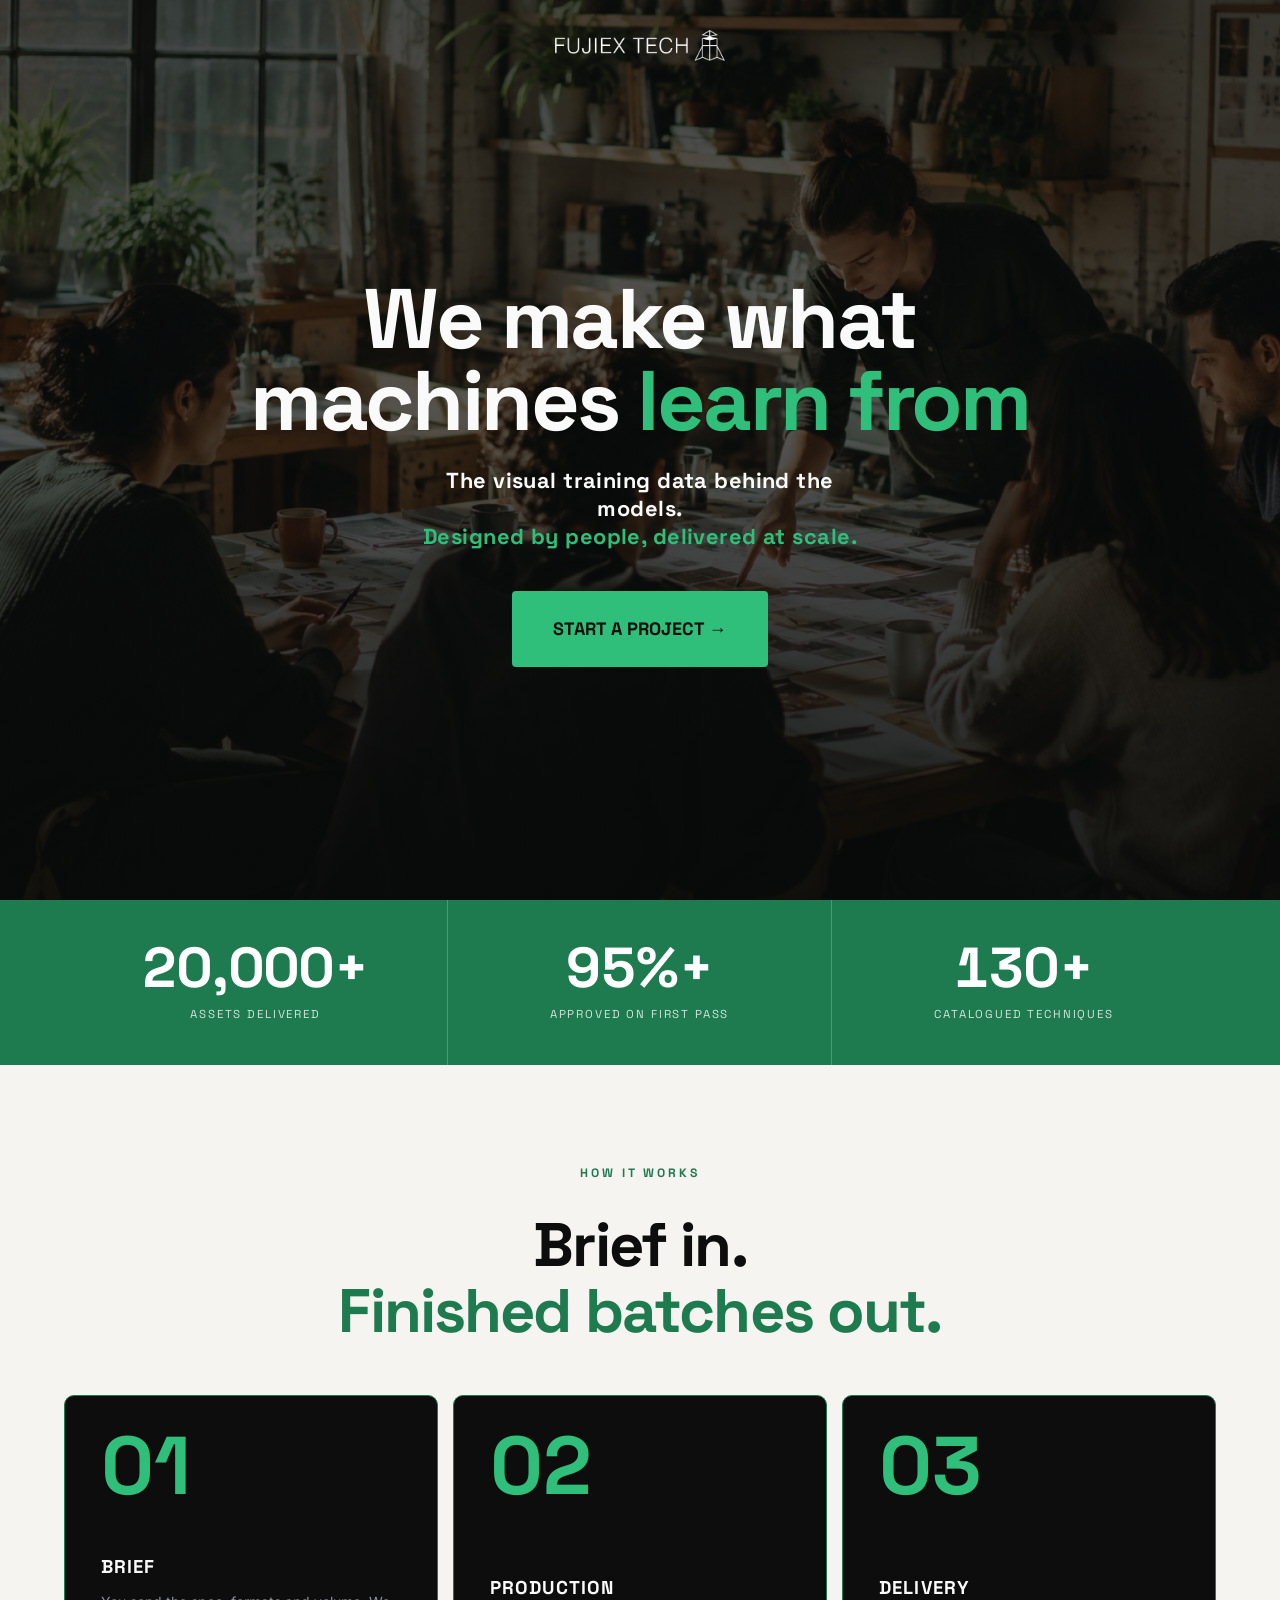
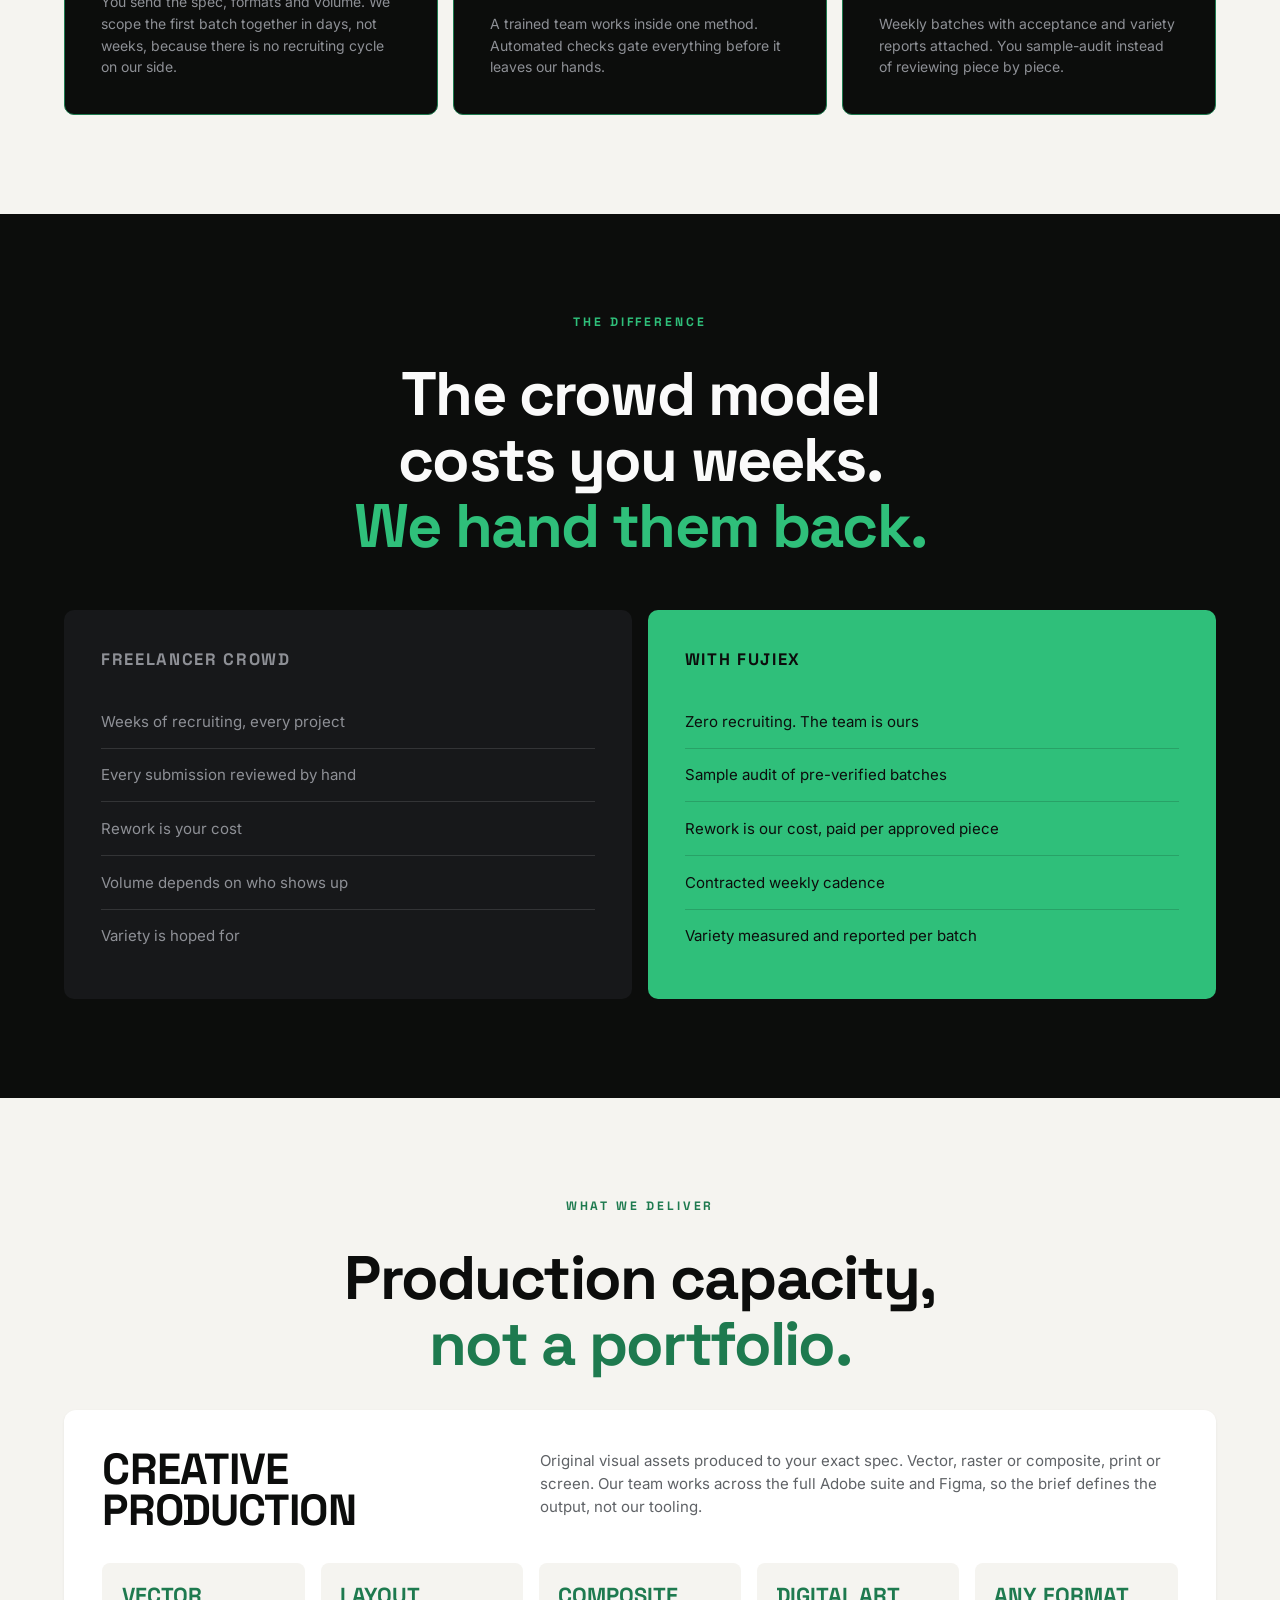
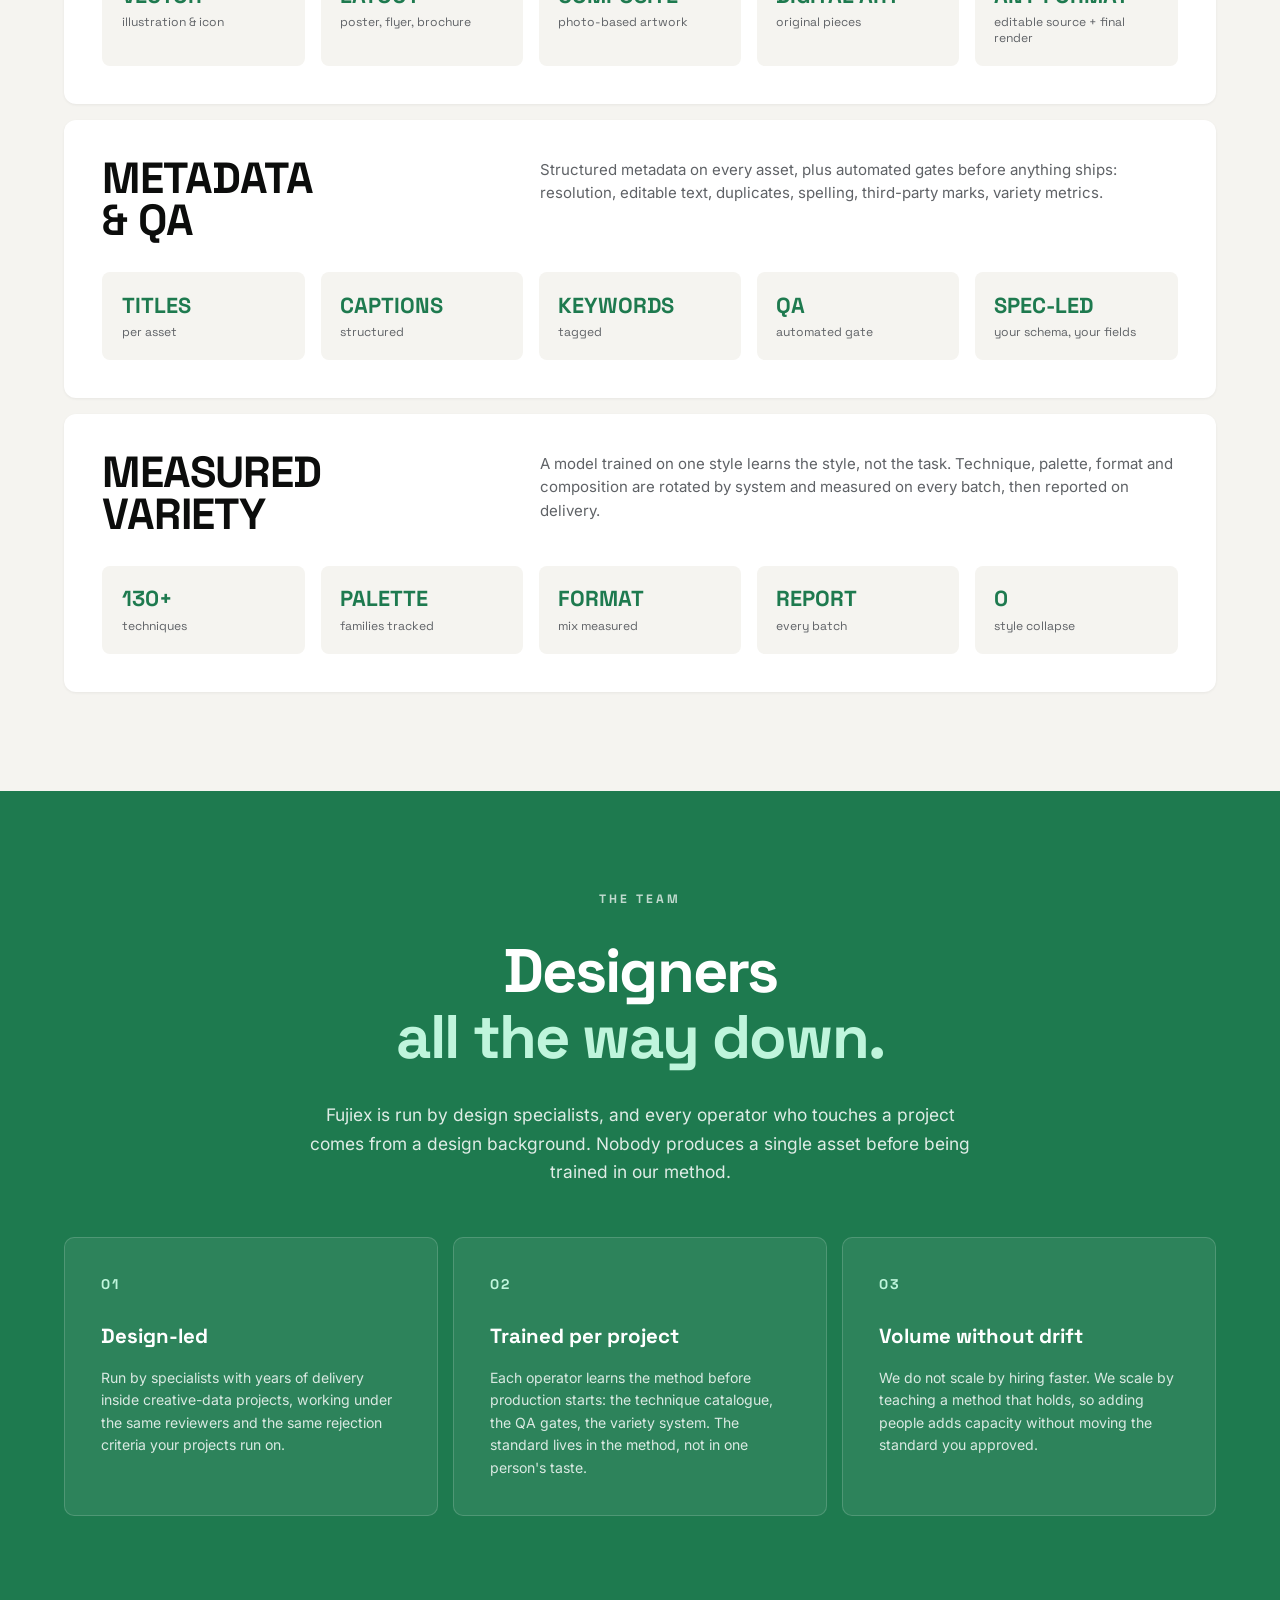
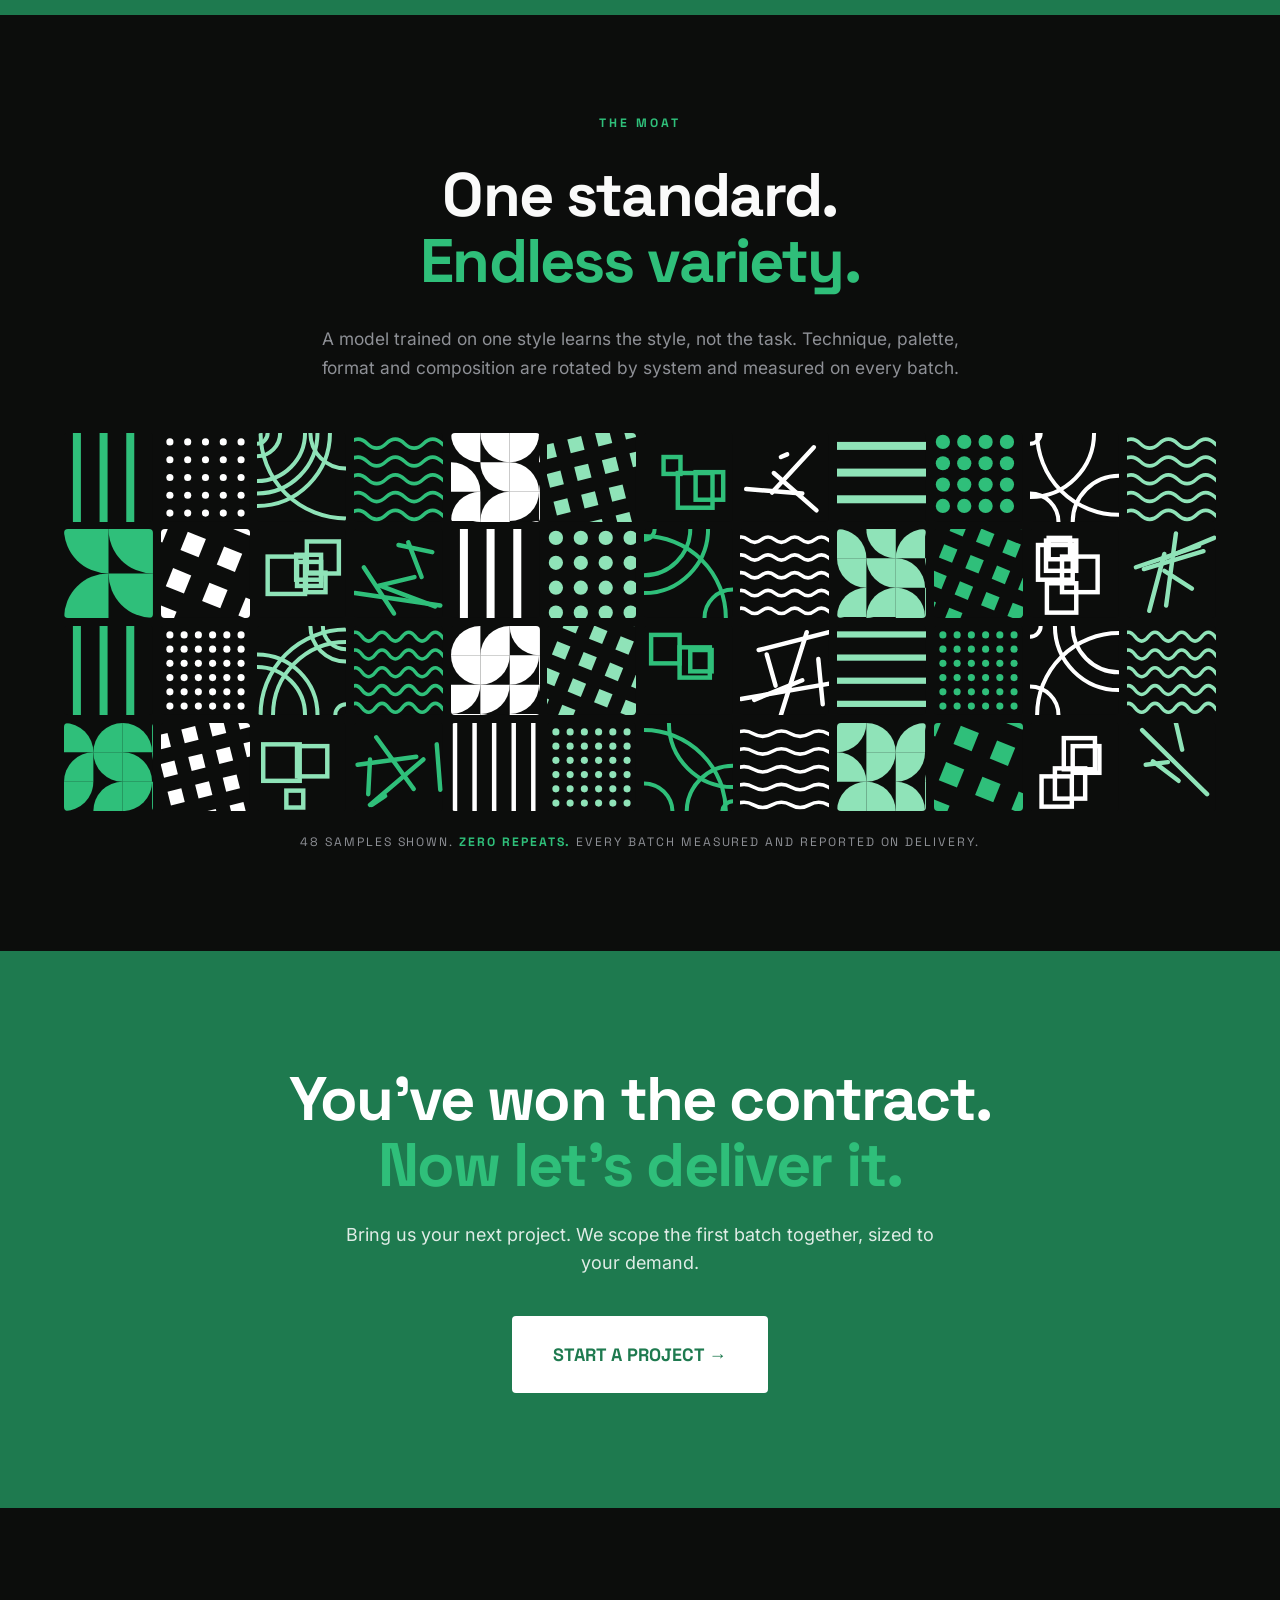
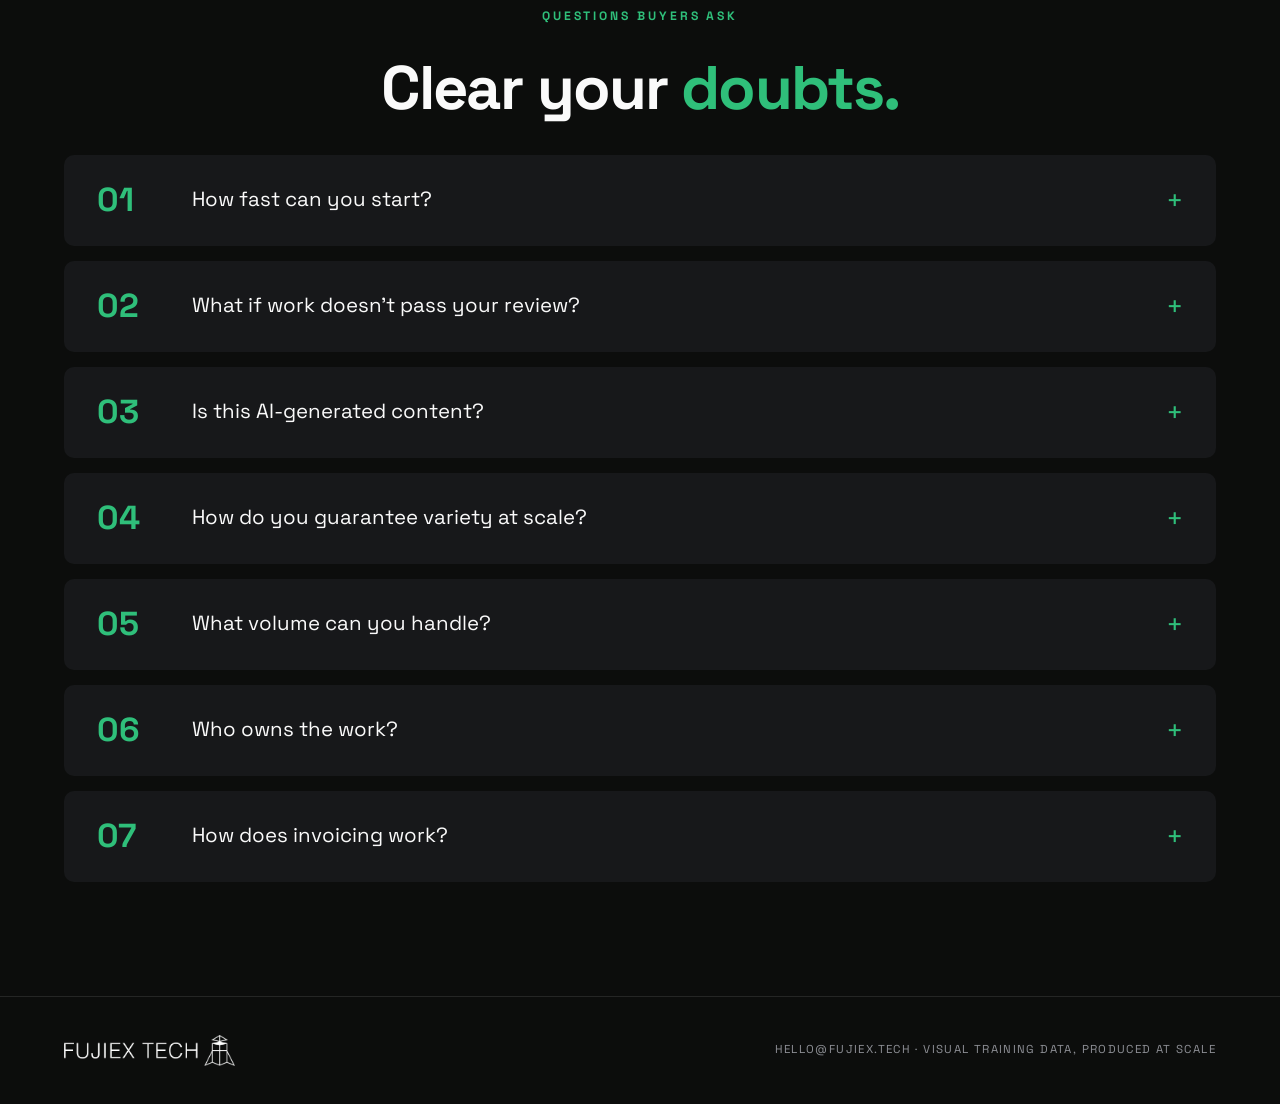
==== index.html @ 35758e6b "Fujiex landing page: visual training data at scale" ====
<!DOCTYPE html><html lang="en"><head><meta charset="UTF-8"><meta name="viewport" content="width=device-width,initial-scale=1">
<title>Fujiex. Visual training data, produced at scale</title>
<meta name="description" content="We take a defined share of your visual training-data project and return it finished: produced, checked, packaged to spec.">
<meta name="theme-color" content="#0C0D0C">
<style>
@font-face{font-family:'SG';src:url([data-uri]) format('woff2');font-weight:400}
@font-face{font-family:'SG';src:url([data-uri]) format('woff2');font-weight:700}
@font-face{font-family:'Inter';src:url([data-uri]) format('truetype')}
*{margin:0;padding:0;box-sizing:border-box}
:root{--dark:#0C0D0C;--card:#17181A;--card2:#202225;--light:#F5F4F0;--lcard:#FFFFFF;
--acc:#1E7A4F;--accb:#2FBF7A;--w:#FAFAFA;--mut:#8E9096;--mutl:#5F6266;--gap:clamp(12px,1.2vw,20px)}
::selection{background:var(--accb);color:var(--dark)}
html{scroll-behavior:smooth}
body{font-family:'Inter',sans-serif;background:var(--dark);color:var(--w);line-height:1.55;overflow-x:hidden}
a{color:inherit}
/* CONTAINER com respiro. igual Vinci */
.c{width:min(1480px,90vw);margin:0 auto}

nav{position:absolute;top:0;left:0;right:0;z-index:30}
.nav-in{width:min(1480px,90vw);margin:0 auto;display:flex;justify-content:center;padding:30px 0}
.brand{display:block;text-decoration:none}
.brand img{height:clamp(23px,2.4vw,34px);width:auto;display:block}
.btn{display:inline-block;font-family:'SG';font-weight:700;font-size:15px;background:var(--accb);color:var(--dark);padding:15px 30px;border-radius:4px;text-decoration:none;transition:.14s}
.btn:hover{background:var(--w)}
.btn-xl{font-size:clamp(16px,1.4vw,21px);padding:clamp(18px,1.9vw,26px) clamp(32px,3.2vw,52px)}
.btn-dark{background:var(--acc);color:#fff}
.btn-dark:hover{background:var(--dark);color:var(--accb)}

/* HERO */
.hero{position:relative;min-height:100vh;display:flex;align-items:center;overflow:hidden}
.heroart{position:absolute;inset:0;z-index:0;background:#0C0D0C url('img/hero.jpg') center/cover no-repeat}
.heroart::after{content:'';position:absolute;inset:0;background:linear-gradient(180deg,rgba(8,10,9,.72) 0%,rgba(8,10,9,.66) 45%,rgba(8,10,9,.92) 100%)}
.hero-in{position:relative;z-index:10;width:100%;padding:clamp(90px,13vh,150px) 0 clamp(50px,8vh,90px)}
h1{font-family:'SG';font-weight:700;font-size:clamp(40px,6.6vw,110px);line-height:.98;letter-spacing:-.03em;text-align:center;max-width:20ch;margin:0 auto}
.claim{font-family:'SG';font-weight:700;font-size:clamp(15px,1.7vw,25px);letter-spacing:.02em;text-align:center;max-width:34ch;margin:clamp(20px,2.6vh,32px) auto 0;line-height:1.3}
.claim em{font-style:normal;color:var(--accb)}
h1 em{font-style:normal;color:var(--accb)}
.hero-bot{display:flex;flex-direction:column;align-items:center;text-align:center;margin-top:clamp(20px,2.6vh,30px)}
.hero-bot{margin-top:clamp(34px,4.4vh,52px)}
@media(max-width:900px){.hero-bot{grid-template-columns:1fr}}

/* BAR */
.bar-out{background:var(--acc)}
.bar{display:grid;grid-template-columns:repeat(3,1fr);color:#fff;text-align:center}
.bar div{padding:clamp(28px,3.2vw,48px) clamp(14px,1.6vw,26px);border-right:1px solid rgba(255,255,255,.22)}
.bar div:last-child{border-right:none}
.bar b{font-family:'SG';font-weight:700;font-size:clamp(32px,4.4vw,68px);display:block;line-height:.95;font-variant-numeric:tabular-nums}
.bar span{font-family:'SG';font-size:clamp(10px,.9vw,13px);letter-spacing:.16em;text-transform:uppercase;display:block;margin-top:12px;opacity:.8}
@media(max-width:900px){.bar{grid-template-columns:1fr}.bar div{border-right:none;border-bottom:1px solid rgba(255,255,255,.22)}.bar div:last-child{border-bottom:none}}

/* SECTIONS */
section{padding:clamp(78px,11vh,150px) 0}
.on-light{background:var(--light);color:var(--dark)}
.on-dark{background:var(--dark);color:var(--w)}
h2{font-family:'SG';font-weight:700;font-size:clamp(30px,4.8vw,76px);line-height:1.08;letter-spacing:-.03em;text-align:center;max-width:22ch;margin:0 auto}
h2 em{font-style:normal;color:var(--acc)}
.on-dark h2 em{color:var(--accb)}
.eyebrow{font-family:'SG';font-weight:700;font-size:clamp(11px,.95vw,13.5px);letter-spacing:.24em;color:var(--acc);text-transform:uppercase;margin-bottom:clamp(24px,3.2vh,42px);text-align:center}
.on-dark .eyebrow{color:var(--accb)}
.lede{font-size:clamp(15px,1.35vw,19px);color:var(--mutl);max-width:60ch;margin:clamp(26px,3.4vh,44px) auto 0;text-align:center;line-height:1.65}
.on-dark .lede{color:var(--mut)}

.trio{display:grid;grid-template-columns:repeat(3,1fr);gap:var(--gap);margin-top:clamp(44px,5.6vh,76px)}
.bigcard{background:var(--dark);color:var(--w);border:1.5px solid var(--acc);border-radius:10px;padding:clamp(26px,2.8vw,46px);min-height:clamp(240px,25vw,320px);display:flex;flex-direction:column;transition:.2s}
.bigcard:hover{border-color:var(--accb);transform:translateY(-3px)}
.bigcard .n{font-family:'SG';font-weight:700;font-size:clamp(52px,6.4vw,104px);line-height:.82;margin-bottom:auto;color:var(--accb)}
.bigcard h3{font-family:'SG';font-weight:700;font-size:clamp(16px,1.45vw,21px);letter-spacing:.06em;text-transform:uppercase;margin:24px 0 10px;color:var(--w)}
.bigcard p{font-size:clamp(14px,1.05vw,16px);color:var(--mut);line-height:1.55}
@media(max-width:900px){.trio{grid-template-columns:1fr}}

.cmp{display:grid;grid-template-columns:1fr 1fr;gap:var(--gap);margin-top:clamp(44px,5.6vh,76px)}
.col{padding:clamp(28px,2.9vw,48px);border-radius:10px}
.col.bad{background:var(--card)}
.col.good{background:var(--accb);color:var(--dark)}
.col h4{font-family:'SG';font-weight:700;font-size:clamp(15px,1.3vw,19px);letter-spacing:.1em;margin-bottom:22px}
.col.bad h4{color:var(--mut)}
.col li{list-style:none;padding:clamp(13px,1.15vw,17px) 0;font-size:clamp(15px,1.15vw,17.5px);border-bottom:1px solid rgba(255,255,255,.12)}
.col.good li{border-color:rgba(12,13,12,.16)}
.col.bad li{color:var(--mut)}
.col li:last-child{border-bottom:none}
@media(max-width:900px){.cmp{grid-template-columns:1fr}}

.cap{background:var(--lcard);border-radius:12px;padding:clamp(28px,3vw,52px);margin-top:var(--gap);box-shadow:0 1px 3px rgba(0,0,0,.06)}
.cap-top{display:grid;grid-template-columns:1fr 1.6fr;gap:clamp(20px,3vw,56px);align-items:start}
.cap-top h3{font-family:'SG';font-weight:700;font-size:clamp(26px,3.4vw,54px);line-height:.96;letter-spacing:-.02em;color:var(--dark)}
.cap-top p{font-size:clamp(15px,1.15vw,17.5px);color:var(--mutl)}
.tags{display:grid;grid-template-columns:repeat(5,1fr);gap:var(--gap);margin-top:clamp(22px,2.4vw,34px)}
.tag{background:var(--light);border-radius:8px;padding:clamp(16px,1.5vw,22px);font-family:'SG';font-size:clamp(12px,.95vw,13.5px);line-height:1.3;color:var(--mutl)}
.tag b{display:block;color:var(--acc);font-weight:700;font-size:clamp(18px,1.7vw,25px);margin-bottom:5px}
@media(max-width:900px){.cap-top{grid-template-columns:1fr}.tags{grid-template-columns:repeat(2,1fr)}}

.cta{background:var(--acc);color:#fff;padding:clamp(64px,9vw,140px) 0}
.cta h2{max-width:18ch;color:#fff}
.cta .c{text-align:center}
.cta h2 em{color:var(--accb)}
.cta p{font-size:clamp(16px,1.4vw,21px);max-width:56ch;margin:22px auto 40px;opacity:.86}
.cta .btn{background:#fff;color:var(--acc)}
.cta .btn:hover{background:var(--dark);color:#fff}

.faq{margin-top:clamp(30px,3.8vh,50px)}
details{background:var(--card);border-radius:10px;margin-bottom:var(--gap)}
summary{display:grid;grid-template-columns:clamp(56px,5.6vw,96px) 1fr 44px;gap:clamp(14px,1.8vw,28px);align-items:center;padding:clamp(22px,2.3vw,36px) clamp(24px,2.6vw,42px);cursor:pointer;list-style:none}
summary::-webkit-details-marker{display:none}
.qn{font-family:'SG';font-weight:700;font-size:clamp(22px,2.6vw,42px);color:var(--accb);line-height:.9}
.qt{font-family:'SG';font-weight:400;font-size:clamp(16px,1.6vw,25px)}
.qp{font-family:'SG';font-size:clamp(22px,2.2vw,34px);color:var(--accb);text-align:right;line-height:1;transition:.2s}
details[open] .qp{transform:rotate(45deg)}
details p{padding:0 clamp(24px,2.6vw,42px) clamp(24px,2.4vw,36px) calc(clamp(56px,5.6vw,96px) + clamp(14px,1.8vw,28px) + clamp(24px,2.6vw,42px));color:var(--mut);font-size:clamp(15px,1.15vw,17px);max-width:88ch}
@media(max-width:900px){summary{grid-template-columns:42px 1fr 28px}details p{padding-left:clamp(24px,2.6vw,42px)}}

.mosaic{margin-top:clamp(46px,5.6vh,76px)}
.vwall{display:grid;grid-template-columns:repeat(12,1fr);gap:clamp(5px,.6vw,9px)}
.vt{aspect-ratio:1;border-radius:4px;overflow:hidden;opacity:0;transform:scale(.82);
    transition:opacity .42s cubic-bezier(.2,.7,.3,1),transform .42s cubic-bezier(.2,.7,.3,1);transition-delay:var(--d)}
.vwall.go .vt{opacity:1;transform:none}
.vt svg{width:100%;height:100%;display:block}
.vcap{font-family:'SG';font-size:clamp(11px,.95vw,13px);letter-spacing:.16em;text-transform:uppercase;
      color:var(--mut);text-align:center;margin-top:clamp(20px,2.4vh,30px)}
.vcap b{color:var(--accb);font-weight:700}
@media(max-width:900px){.vwall{grid-template-columns:repeat(6,1fr)}}

.teamsec{background:var(--acc);color:#fff}
.teamsec .eyebrow{color:rgba(255,255,255,.72)}
.teamsec h2{color:#fff}
.teamsec h2 em{color:#BFF5DC}
.teamsec .lede{color:rgba(255,255,255,.86)}
.tcols{display:grid;grid-template-columns:repeat(3,1fr);gap:var(--gap);margin-top:clamp(44px,5.6vh,76px)}
.tcol{background:rgba(255,255,255,.07);border:1px solid rgba(255,255,255,.16);border-radius:10px;padding:clamp(26px,2.8vw,40px);transition:.2s}
.tcol:hover{background:rgba(255,255,255,.11);border-color:rgba(255,255,255,.3)}
.tcol .tn{font-family:'SG';font-weight:700;font-size:clamp(13px,1.1vw,15px);color:#BFF5DC;letter-spacing:.14em;display:block;margin-bottom:clamp(18px,2vw,26px)}
.tcol b{font-family:'SG';font-weight:700;font-size:clamp(18px,1.6vw,24px);display:block;margin-bottom:14px}
.tcol p{font-size:clamp(14px,1.1vw,16.5px);color:rgba(255,255,255,.82);line-height:1.6}
@media(max-width:900px){.tcols{grid-template-columns:1fr}}

.chain{margin-top:clamp(44px,5.6vh,76px);border-top:1px solid rgba(16,26,20,.16);text-align:left}
.ch{display:grid;grid-template-columns:clamp(56px,6vw,100px) 1fr;gap:clamp(16px,2.4vw,40px);padding:clamp(24px,2.8vw,38px) 0;border-bottom:1px solid rgba(16,26,20,.16)}
.chn{font-family:'SG';font-weight:700;font-size:clamp(20px,2.4vw,34px);color:var(--acc);line-height:1}
.ch b{font-family:'SG';font-weight:700;font-size:clamp(18px,1.8vw,26px);display:block;margin-bottom:8px}
.ch p{font-size:clamp(14px,1.15vw,17px);color:var(--mutl);max-width:62ch}
.chpunch{font-family:'SG';font-weight:700;font-size:clamp(19px,2.2vw,32px);line-height:1.35;max-width:26ch;margin:clamp(40px,5vh,64px) auto 0;text-align:center}
.chpunch em{font-style:normal;color:var(--acc)}
@media(max-width:900px){.ch{grid-template-columns:1fr;gap:6px}}


.rv{opacity:0;transform:translateY(20px);transition:opacity .72s cubic-bezier(.22,.68,.28,1),transform .72s cubic-bezier(.22,.68,.28,1)}
.rv.on{opacity:1;transform:none}
@media(prefers-reduced-motion:reduce){.rv{opacity:1;transform:none;transition:none}}

footer{background:var(--dark);border-top:1px solid rgba(255,255,255,.1);padding:38px 0}
.foot{display:flex;justify-content:space-between;gap:18px;flex-wrap:wrap;align-items:center}
.foot span{font-family:'SG';font-size:11.5px;letter-spacing:.12em;color:var(--mut)}
</style></head><body>

<nav><div class="nav-in">
  <a class="brand" href="#"><img src="img/logo-branco.png" alt="Fujiex"></a>
</div></nav>

<header class="hero">
  <div class="heroart"></div>
  <div class="hero-in c">
    <h1>We make what<br>machines <em>learn from</em></h1>
    <p class="claim">The visual training data behind the models.<br><em>Designed by people, delivered at scale.</em></p>
    <div class="hero-bot">
      <a class="btn btn-xl" href="#start">START A PROJECT →</a>
    </div>
  </div>
</header>

<div class="bar-out"><div class="c bar">
  <div><b data-count="20000" data-suffix="+" data-sep="1">0</b><span>assets delivered</span></div>
  <div><b data-count="95" data-suffix="%+">0</b><span>approved on first pass</span></div>
  <div><b data-count="130" data-suffix="+">0</b><span>catalogued techniques</span></div>
</div></div>

<section class="on-light"><div class="c">
  <div class="eyebrow rv">HOW IT WORKS</div>
  <h2 class="rv">Brief in.<br><em>Finished batches out.</em></h2>
  <div class="trio">
    <div class="bigcard rv"><div class="n">01</div><h3>BRIEF</h3><p>You send the spec, formats and volume. We scope the first batch together in days, not weeks, because there is no recruiting cycle on our side.</p></div>
    <div class="bigcard rv"><div class="n">02</div><h3>PRODUCTION</h3><p>A trained team works inside one method. Automated checks gate everything before it leaves our hands.</p></div>
    <div class="bigcard rv"><div class="n">03</div><h3>DELIVERY</h3><p>Weekly batches with acceptance and variety reports attached. You sample-audit instead of reviewing piece by piece.</p></div>
  </div>
</div></section>

<section class="on-dark"><div class="c">
  <div class="eyebrow rv">THE DIFFERENCE</div>
  <h2 class="rv">The crowd model<br>costs you weeks.<br><em>We hand them back.</em></h2>
  <div class="cmp">
    <div class="col bad rv"><h4>FREELANCER CROWD</h4><ul>
      <li>Weeks of recruiting, every project</li>
      <li>Every submission reviewed by hand</li>
      <li>Rework is your cost</li>
      <li>Volume depends on who shows up</li>
      <li>Variety is hoped for</li></ul></div>
    <div class="col good rv"><h4>WITH FUJIEX</h4><ul>
      <li>Zero recruiting. The team is ours</li>
      <li>Sample audit of pre-verified batches</li>
      <li>Rework is our cost, paid per approved piece</li>
      <li>Contracted weekly cadence</li>
      <li>Variety measured and reported per batch</li></ul></div>
  </div>
</div></section>

<section class="on-light"><div class="c">
  <div class="eyebrow rv">WHAT WE DELIVER</div>
  <h2 class="rv">Production capacity,<br><em>not a portfolio.</em></h2>
  <div style="margin-top:clamp(28px,3.6vh,48px)">
    <div class="cap rv">
      <div class="cap-top"><h3>CREATIVE<br>PRODUCTION</h3>
      <p>Original visual assets produced to your exact spec. Vector, raster or composite, print or screen. Our team works across the full Adobe suite and Figma, so the brief defines the output, not our tooling.</p></div>
      <div class="tags"><div class="tag"><b>VECTOR</b>illustration &amp; icon</div><div class="tag"><b>LAYOUT</b>poster, flyer, brochure</div><div class="tag"><b>COMPOSITE</b>photo-based artwork</div><div class="tag"><b>DIGITAL ART</b>original pieces</div><div class="tag"><b>ANY FORMAT</b>editable source + final render</div></div>
    </div>
    <div class="cap rv">
      <div class="cap-top"><h3>METADATA<br>&amp; QA</h3>
      <p>Structured metadata on every asset, plus automated gates before anything ships: resolution, editable text, duplicates, spelling, third-party marks, variety metrics.</p></div>
      <div class="tags"><div class="tag"><b>TITLES</b>per asset</div><div class="tag"><b>CAPTIONS</b>structured</div><div class="tag"><b>KEYWORDS</b>tagged</div><div class="tag"><b>QA</b>automated gate</div><div class="tag"><b>SPEC-LED</b>your schema, your fields</div></div>
    </div>
    <div class="cap rv">
      <div class="cap-top"><h3>MEASURED<br>VARIETY</h3>
      <p>A model trained on one style learns the style, not the task. Technique, palette, format and composition are rotated by system and measured on every batch, then reported on delivery.</p></div>
      <div class="tags"><div class="tag"><b>130+</b>techniques</div><div class="tag"><b>PALETTE</b>families tracked</div><div class="tag"><b>FORMAT</b>mix measured</div><div class="tag"><b>REPORT</b>every batch</div><div class="tag"><b>0</b>style collapse</div></div>
    </div>
  </div>
</div></section>

<section class="teamsec"><div class="c">
  <div class="eyebrow rv">THE TEAM</div>
  <h2 class="rv">Designers<br><em>all the way down.</em></h2>
  <p class="lede rv">Fujiex is run by design specialists, and every operator who touches a project comes from a design background. Nobody produces a single asset before being trained in our method.</p>
  <div class="tcols">
    <div class="tcol rv"><span class="tn">01</span><b>Design-led</b><p>Run by specialists with years of delivery inside creative-data projects, working under the same reviewers and the same rejection criteria your projects run on.</p></div>
    <div class="tcol rv"><span class="tn">02</span><b>Trained per project</b><p>Each operator learns the method before production starts: the technique catalogue, the QA gates, the variety system. The standard lives in the method, not in one person's taste.</p></div>
    <div class="tcol rv"><span class="tn">03</span><b>Volume without drift</b><p>We do not scale by hiring faster. We scale by teaching a method that holds, so adding people adds capacity without moving the standard you approved.</p></div>
  </div>
</div></section>

<section class="on-dark"><div class="c">
  <div class="eyebrow rv">THE MOAT</div>
  <h2 class="rv">One standard.<br><em>Endless variety.</em></h2>
  <p class="lede rv">A model trained on one style learns the style, not the task. Technique, palette, format and composition are rotated by system and measured on every batch.</p>
  <div class="mosaic">
    <div class="vwall"><div class="vt" style="--d:0ms"><svg viewBox="0 0 100 100"><rect width="100" height="100" fill="#0C0D0C"/><g transform="rotate(0 50 50)"><rect x="-20" y="-30" width="9" height="160" fill="#2FBF7A"/><rect x="10" y="-30" width="9" height="160" fill="#2FBF7A"/><rect x="40" y="-30" width="9" height="160" fill="#2FBF7A"/><rect x="70" y="-30" width="9" height="160" fill="#2FBF7A"/><rect x="100" y="-30" width="9" height="160" fill="#2FBF7A"/><rect x="130" y="-30" width="9" height="160" fill="#2FBF7A"/></g></svg></div><div class="vt" style="--d:45ms"><svg viewBox="0 0 100 100"><rect width="100" height="100" fill="#0C0D0C"/><circle cx="10" cy="10" r="4" fill="#FFFFFF"/><circle cx="10" cy="30" r="4" fill="#FFFFFF"/><circle cx="10" cy="50" r="4" fill="#FFFFFF"/><circle cx="10" cy="70" r="4" fill="#FFFFFF"/><circle cx="10" cy="90" r="4" fill="#FFFFFF"/><circle cx="30" cy="10" r="4" fill="#FFFFFF"/><circle cx="30" cy="30" r="4" fill="#FFFFFF"/><circle cx="30" cy="50" r="4" fill="#FFFFFF"/><circle cx="30" cy="70" r="4" fill="#FFFFFF"/><circle cx="30" cy="90" r="4" fill="#FFFFFF"/><circle cx="50" cy="10" r="4" fill="#FFFFFF"/><circle cx="50" cy="30" r="4" fill="#FFFFFF"/><circle cx="50" cy="50" r="4" fill="#FFFFFF"/><circle cx="50" cy="70" r="4" fill="#FFFFFF"/><circle cx="50" cy="90" r="4" fill="#FFFFFF"/><circle cx="70" cy="10" r="4" fill="#FFFFFF"/><circle cx="70" cy="30" r="4" fill="#FFFFFF"/><circle cx="70" cy="50" r="4" fill="#FFFFFF"/><circle cx="70" cy="70" r="4" fill="#FFFFFF"/><circle cx="70" cy="90" r="4" fill="#FFFFFF"/><circle cx="90" cy="10" r="4" fill="#FFFFFF"/><circle cx="90" cy="30" r="4" fill="#FFFFFF"/><circle cx="90" cy="50" r="4" fill="#FFFFFF"/><circle cx="90" cy="70" r="4" fill="#FFFFFF"/><circle cx="90" cy="90" r="4" fill="#FFFFFF"/></svg></div><div class="vt" style="--d:90ms"><svg viewBox="0 0 100 100"><rect width="100" height="100" fill="#0C0D0C"/><circle cx="0" cy="0" r="12" fill="none" stroke="#8FE3B8" stroke-width="4.5"/><circle cx="0" cy="0" r="26" fill="none" stroke="#8FE3B8" stroke-width="4.5"/><circle cx="100" cy="0" r="40" fill="none" stroke="#8FE3B8" stroke-width="4.5"/><circle cx="0" cy="0" r="54" fill="none" stroke="#8FE3B8" stroke-width="4.5"/><circle cx="0" cy="0" r="68" fill="none" stroke="#8FE3B8" stroke-width="4.5"/><circle cx="0" cy="0" r="82" fill="none" stroke="#8FE3B8" stroke-width="4.5"/><circle cx="100" cy="0" r="96" fill="none" stroke="#8FE3B8" stroke-width="4.5"/></svg></div><div class="vt" style="--d:135ms"><svg viewBox="0 0 100 100"><rect width="100" height="100" fill="#0C0D0C"/><path d="M-6 12 Q 4.5 2 15.0 12 T 36 12 Q 46.5 2 57.0 12 T 78 12 Q 88.5 2 99.0 12 T 120 12 Q 130.5 2 141.0 12 T 162 12" fill="none" stroke="#2FBF7A" stroke-width="4"/><path d="M-6 32 Q 4.5 22 15.0 32 T 36 32 Q 46.5 22 57.0 32 T 78 32 Q 88.5 22 99.0 32 T 120 32 Q 130.5 22 141.0 32 T 162 32" fill="none" stroke="#2FBF7A" stroke-width="4"/><path d="M-6 52 Q 4.5 42 15.0 52 T 36 52 Q 46.5 42 57.0 52 T 78 52 Q 88.5 42 99.0 52 T 120 52 Q 130.5 42 141.0 52 T 162 52" fill="none" stroke="#2FBF7A" stroke-width="4"/><path d="M-6 72 Q 4.5 62 15.0 72 T 36 72 Q 46.5 62 57.0 72 T 78 72 Q 88.5 62 99.0 72 T 120 72 Q 130.5 62 141.0 72 T 162 72" fill="none" stroke="#2FBF7A" stroke-width="4"/><path d="M-6 92 Q 4.5 82 15.0 92 T 36 92 Q 46.5 82 57.0 92 T 78 92 Q 88.5 82 99.0 92 T 120 92 Q 130.5 82 141.0 92 T 162 92" fill="none" stroke="#2FBF7A" stroke-width="4"/></svg></div><div class="vt" style="--d:180ms"><svg viewBox="0 0 100 100"><rect width="100" height="100" fill="#0C0D0C"/><path d="M0 0 h33 a33 33 0 0 1 -33 33 z" fill="#FFFFFF" transform="rotate(90 16.5 16.5)"/><path d="M0 33 h33 a33 33 0 0 1 -33 33 z" fill="#FFFFFF" transform="rotate(270 16.5 49.5)"/><path d="M0 66 h33 a33 33 0 0 1 -33 33 z" fill="#FFFFFF" transform="rotate(180 16.5 82.5)"/><path d="M0 99 h33 a33 33 0 0 1 -33 33 z" fill="#FFFFFF" transform="rotate(180 16.5 115.5)"/><path d="M33 0 h33 a33 33 0 0 1 -33 33 z" fill="#FFFFFF" transform="rotate(90 49.5 16.5)"/><path d="M33 33 h33 a33 33 0 0 1 -33 33 z" fill="#FFFFFF" transform="rotate(90 49.5 49.5)"/><path d="M33 66 h33 a33 33 0 0 1 -33 33 z" fill="#FFFFFF" transform="rotate(180 49.5 82.5)"/><path d="M33 99 h33 a33 33 0 0 1 -33 33 z" fill="#FFFFFF" transform="rotate(0 49.5 115.5)"/><path d="M66 0 h33 a33 33 0 0 1 -33 33 z" fill="#FFFFFF" transform="rotate(0 82.5 16.5)"/><path d="M66 33 h33 a33 33 0 0 1 -33 33 z" fill="#FFFFFF" transform="rotate(270 82.5 49.5)"/><path d="M66 66 h33 a33 33 0 0 1 -33 33 z" fill="#FFFFFF" transform="rotate(0 82.5 82.5)"/><path d="M66 99 h33 a33 33 0 0 1 -33 33 z" fill="#FFFFFF" transform="rotate(180 82.5 115.5)"/><path d="M99 0 h33 a33 33 0 0 1 -33 33 z" fill="#FFFFFF" transform="rotate(180 115.5 16.5)"/><path d="M99 33 h33 a33 33 0 0 1 -33 33 z" fill="#FFFFFF" transform="rotate(180 115.5 49.5)"/><path d="M99 66 h33 a33 33 0 0 1 -33 33 z" fill="#FFFFFF" transform="rotate(0 115.5 82.5)"/><path d="M99 99 h33 a33 33 0 0 1 -33 33 z" fill="#FFFFFF" transform="rotate(270 115.5 115.5)"/></svg></div><div class="vt" style="--d:225ms"><svg viewBox="0 0 100 100"><rect width="100" height="100" fill="#0C0D0C"/><g transform="rotate(-14 50 50)"><rect x="-30" y="-30" width="16" height="16" fill="#8FE3B8"/><rect x="-30" y="2" width="16" height="16" fill="#8FE3B8"/><rect x="-30" y="34" width="16" height="16" fill="#8FE3B8"/><rect x="-30" y="66" width="16" height="16" fill="#8FE3B8"/><rect x="-30" y="98" width="16" height="16" fill="#8FE3B8"/><rect x="2" y="-30" width="16" height="16" fill="#8FE3B8"/><rect x="2" y="2" width="16" height="16" fill="#8FE3B8"/><rect x="2" y="34" width="16" height="16" fill="#8FE3B8"/><rect x="2" y="66" width="16" height="16" fill="#8FE3B8"/><rect x="2" y="98" width="16" height="16" fill="#8FE3B8"/><rect x="34" y="-30" width="16" height="16" fill="#8FE3B8"/><rect x="34" y="2" width="16" height="16" fill="#8FE3B8"/><rect x="34" y="34" width="16" height="16" fill="#8FE3B8"/><rect x="34" y="66" width="16" height="16" fill="#8FE3B8"/><rect x="34" y="98" width="16" height="16" fill="#8FE3B8"/><rect x="66" y="-30" width="16" height="16" fill="#8FE3B8"/><rect x="66" y="2" width="16" height="16" fill="#8FE3B8"/><rect x="66" y="34" width="16" height="16" fill="#8FE3B8"/><rect x="66" y="66" width="16" height="16" fill="#8FE3B8"/><rect x="66" y="98" width="16" height="16" fill="#8FE3B8"/><rect x="98" y="-30" width="16" height="16" fill="#8FE3B8"/><rect x="98" y="2" width="16" height="16" fill="#8FE3B8"/><rect x="98" y="34" width="16" height="16" fill="#8FE3B8"/><rect x="98" y="66" width="16" height="16" fill="#8FE3B8"/><rect x="98" y="98" width="16" height="16" fill="#8FE3B8"/></g></svg></div><div class="vt" style="--d:270ms"><svg viewBox="0 0 100 100"><rect width="100" height="100" fill="#0C0D0C"/><rect x="58" y="44" width="31" height="31" fill="none" stroke="#2FBF7A" stroke-width="5"/><rect x="38" y="45" width="39" height="39" fill="none" stroke="#2FBF7A" stroke-width="5"/><rect x="22" y="27" width="19" height="19" fill="none" stroke="#2FBF7A" stroke-width="5"/></svg></div><div class="vt" style="--d:315ms"><svg viewBox="0 0 100 100"><rect width="100" height="100" fill="#0C0D0C"/><line x1="86" y1="87" x2="38" y2="45" stroke="#FFFFFF" stroke-width="5" stroke-linecap="round"/><line x1="83" y1="16" x2="36" y2="67" stroke="#FFFFFF" stroke-width="5" stroke-linecap="round"/><line x1="70" y1="68" x2="7" y2="63" stroke="#FFFFFF" stroke-width="5" stroke-linecap="round"/><line x1="53" y1="24" x2="46" y2="27" stroke="#FFFFFF" stroke-width="5" stroke-linecap="round"/></svg></div><div class="vt" style="--d:360ms"><svg viewBox="0 0 100 100"><rect width="100" height="100" fill="#0C0D0C"/><g transform="rotate(90 50 50)"><rect x="-20" y="-30" width="9" height="160" fill="#8FE3B8"/><rect x="10" y="-30" width="9" height="160" fill="#8FE3B8"/><rect x="40" y="-30" width="9" height="160" fill="#8FE3B8"/><rect x="70" y="-30" width="9" height="160" fill="#8FE3B8"/><rect x="100" y="-30" width="9" height="160" fill="#8FE3B8"/><rect x="130" y="-30" width="9" height="160" fill="#8FE3B8"/></g></svg></div><div class="vt" style="--d:405ms"><svg viewBox="0 0 100 100"><rect width="100" height="100" fill="#0C0D0C"/><circle cx="10" cy="10" r="8" fill="#2FBF7A"/><circle cx="10" cy="34" r="8" fill="#2FBF7A"/><circle cx="10" cy="58" r="8" fill="#2FBF7A"/><circle cx="10" cy="82" r="8" fill="#2FBF7A"/><circle cx="34" cy="10" r="8" fill="#2FBF7A"/><circle cx="34" cy="34" r="8" fill="#2FBF7A"/><circle cx="34" cy="58" r="8" fill="#2FBF7A"/><circle cx="34" cy="82" r="8" fill="#2FBF7A"/><circle cx="58" cy="10" r="8" fill="#2FBF7A"/><circle cx="58" cy="34" r="8" fill="#2FBF7A"/><circle cx="58" cy="58" r="8" fill="#2FBF7A"/><circle cx="58" cy="82" r="8" fill="#2FBF7A"/><circle cx="82" cy="10" r="8" fill="#2FBF7A"/><circle cx="82" cy="34" r="8" fill="#2FBF7A"/><circle cx="82" cy="58" r="8" fill="#2FBF7A"/><circle cx="82" cy="82" r="8" fill="#2FBF7A"/></svg></div><div class="vt" style="--d:450ms"><svg viewBox="0 0 100 100"><rect width="100" height="100" fill="#0C0D0C"/><circle cx="0" cy="0" r="12" fill="none" stroke="#FFFFFF" stroke-width="4.5"/><circle cx="0" cy="100" r="32" fill="none" stroke="#FFFFFF" stroke-width="4.5"/><circle cx="100" cy="100" r="52" fill="none" stroke="#FFFFFF" stroke-width="4.5"/><circle cx="0" cy="0" r="72" fill="none" stroke="#FFFFFF" stroke-width="4.5"/><circle cx="100" cy="0" r="92" fill="none" stroke="#FFFFFF" stroke-width="4.5"/></svg></div><div class="vt" style="--d:495ms"><svg viewBox="0 0 100 100"><rect width="100" height="100" fill="#0C0D0C"/><path d="M-6 12 Q 4.5 2 15.0 12 T 36 12 Q 46.5 2 57.0 12 T 78 12 Q 88.5 2 99.0 12 T 120 12 Q 130.5 2 141.0 12 T 162 12" fill="none" stroke="#8FE3B8" stroke-width="4"/><path d="M-6 32 Q 4.5 22 15.0 32 T 36 32 Q 46.5 22 57.0 32 T 78 32 Q 88.5 22 99.0 32 T 120 32 Q 130.5 22 141.0 32 T 162 32" fill="none" stroke="#8FE3B8" stroke-width="4"/><path d="M-6 52 Q 4.5 42 15.0 52 T 36 52 Q 46.5 42 57.0 52 T 78 52 Q 88.5 42 99.0 52 T 120 52 Q 130.5 42 141.0 52 T 162 52" fill="none" stroke="#8FE3B8" stroke-width="4"/><path d="M-6 72 Q 4.5 62 15.0 72 T 36 72 Q 46.5 62 57.0 72 T 78 72 Q 88.5 62 99.0 72 T 120 72 Q 130.5 62 141.0 72 T 162 72" fill="none" stroke="#8FE3B8" stroke-width="4"/><path d="M-6 92 Q 4.5 82 15.0 92 T 36 92 Q 46.5 82 57.0 92 T 78 92 Q 88.5 82 99.0 92 T 120 92 Q 130.5 82 141.0 92 T 162 92" fill="none" stroke="#8FE3B8" stroke-width="4"/></svg></div><div class="vt" style="--d:540ms"><svg viewBox="0 0 100 100"><rect width="100" height="100" fill="#0C0D0C"/><path d="M0 0 h50 a50 50 0 0 1 -50 50 z" fill="#2FBF7A" transform="rotate(90 25.0 25.0)"/><path d="M0 50 h50 a50 50 0 0 1 -50 50 z" fill="#2FBF7A" transform="rotate(180 25.0 75.0)"/><path d="M50 0 h50 a50 50 0 0 1 -50 50 z" fill="#2FBF7A" transform="rotate(90 75.0 25.0)"/><path d="M50 50 h50 a50 50 0 0 1 -50 50 z" fill="#2FBF7A" transform="rotate(90 75.0 75.0)"/></svg></div><div class="vt" style="--d:585ms"><svg viewBox="0 0 100 100"><rect width="100" height="100" fill="#0C0D0C"/><g transform="rotate(22 50 50)"><rect x="-30" y="-30" width="22" height="22" fill="#FFFFFF"/><rect x="-30" y="14" width="22" height="22" fill="#FFFFFF"/><rect x="-30" y="58" width="22" height="22" fill="#FFFFFF"/><rect x="-30" y="102" width="22" height="22" fill="#FFFFFF"/><rect x="14" y="-30" width="22" height="22" fill="#FFFFFF"/><rect x="14" y="14" width="22" height="22" fill="#FFFFFF"/><rect x="14" y="58" width="22" height="22" fill="#FFFFFF"/><rect x="14" y="102" width="22" height="22" fill="#FFFFFF"/><rect x="58" y="-30" width="22" height="22" fill="#FFFFFF"/><rect x="58" y="14" width="22" height="22" fill="#FFFFFF"/><rect x="58" y="58" width="22" height="22" fill="#FFFFFF"/><rect x="58" y="102" width="22" height="22" fill="#FFFFFF"/><rect x="102" y="-30" width="22" height="22" fill="#FFFFFF"/><rect x="102" y="14" width="22" height="22" fill="#FFFFFF"/><rect x="102" y="58" width="22" height="22" fill="#FFFFFF"/><rect x="102" y="102" width="22" height="22" fill="#FFFFFF"/></g></svg></div><div class="vt" style="--d:630ms"><svg viewBox="0 0 100 100"><rect width="100" height="100" fill="#0C0D0C"/><rect x="44" y="29" width="28" height="28" fill="none" stroke="#8FE3B8" stroke-width="5"/><rect x="12" y="31" width="42" height="42" fill="none" stroke="#8FE3B8" stroke-width="5"/><rect x="56" y="14" width="36" height="36" fill="none" stroke="#8FE3B8" stroke-width="5"/><rect x="55" y="49" width="22" height="22" fill="none" stroke="#8FE3B8" stroke-width="5"/><rect x="45" y="37" width="27" height="27" fill="none" stroke="#8FE3B8" stroke-width="5"/></svg></div><div class="vt" style="--d:675ms"><svg viewBox="0 0 100 100"><rect width="100" height="100" fill="#0C0D0C"/><line x1="97" y1="86" x2="1" y2="72" stroke="#2FBF7A" stroke-width="5" stroke-linecap="round"/><line x1="68" y1="54" x2="27" y2="64" stroke="#2FBF7A" stroke-width="5" stroke-linecap="round"/><line x1="11" y1="43" x2="45" y2="95" stroke="#2FBF7A" stroke-width="5" stroke-linecap="round"/><line x1="88" y1="26" x2="50" y2="18" stroke="#2FBF7A" stroke-width="5" stroke-linecap="round"/><line x1="91" y1="87" x2="30" y2="64" stroke="#2FBF7A" stroke-width="5" stroke-linecap="round"/><line x1="61" y1="15" x2="76" y2="54" stroke="#2FBF7A" stroke-width="5" stroke-linecap="round"/></svg></div><div class="vt" style="--d:720ms"><svg viewBox="0 0 100 100"><rect width="100" height="100" fill="#0C0D0C"/><g transform="rotate(0 50 50)"><rect x="-20" y="-30" width="9" height="160" fill="#FFFFFF"/><rect x="10" y="-30" width="9" height="160" fill="#FFFFFF"/><rect x="40" y="-30" width="9" height="160" fill="#FFFFFF"/><rect x="70" y="-30" width="9" height="160" fill="#FFFFFF"/><rect x="100" y="-30" width="9" height="160" fill="#FFFFFF"/><rect x="130" y="-30" width="9" height="160" fill="#FFFFFF"/></g></svg></div><div class="vt" style="--d:765ms"><svg viewBox="0 0 100 100"><rect width="100" height="100" fill="#0C0D0C"/><circle cx="10" cy="10" r="8" fill="#8FE3B8"/><circle cx="10" cy="38" r="8" fill="#8FE3B8"/><circle cx="10" cy="66" r="8" fill="#8FE3B8"/><circle cx="10" cy="94" r="8" fill="#8FE3B8"/><circle cx="38" cy="10" r="8" fill="#8FE3B8"/><circle cx="38" cy="38" r="8" fill="#8FE3B8"/><circle cx="38" cy="66" r="8" fill="#8FE3B8"/><circle cx="38" cy="94" r="8" fill="#8FE3B8"/><circle cx="66" cy="10" r="8" fill="#8FE3B8"/><circle cx="66" cy="38" r="8" fill="#8FE3B8"/><circle cx="66" cy="66" r="8" fill="#8FE3B8"/><circle cx="66" cy="94" r="8" fill="#8FE3B8"/><circle cx="94" cy="10" r="8" fill="#8FE3B8"/><circle cx="94" cy="38" r="8" fill="#8FE3B8"/><circle cx="94" cy="66" r="8" fill="#8FE3B8"/><circle cx="94" cy="94" r="8" fill="#8FE3B8"/></svg></div><div class="vt" style="--d:810ms"><svg viewBox="0 0 100 100"><rect width="100" height="100" fill="#0C0D0C"/><circle cx="0" cy="0" r="12" fill="none" stroke="#2FBF7A" stroke-width="4.5"/><circle cx="100" cy="100" r="32" fill="none" stroke="#2FBF7A" stroke-width="4.5"/><circle cx="0" cy="0" r="52" fill="none" stroke="#2FBF7A" stroke-width="4.5"/><circle cx="0" cy="0" r="72" fill="none" stroke="#2FBF7A" stroke-width="4.5"/><circle cx="0" cy="100" r="92" fill="none" stroke="#2FBF7A" stroke-width="4.5"/></svg></div><div class="vt" style="--d:855ms"><svg viewBox="0 0 100 100"><rect width="100" height="100" fill="#0C0D0C"/><path d="M-6 12 Q 1.5 6 9.0 12 T 24 12 Q 31.5 6 39.0 12 T 54 12 Q 61.5 6 69.0 12 T 84 12 Q 91.5 6 99.0 12 T 114 12 Q 121.5 6 129.0 12 T 144 12" fill="none" stroke="#FFFFFF" stroke-width="4"/><path d="M-6 32 Q 1.5 26 9.0 32 T 24 32 Q 31.5 26 39.0 32 T 54 32 Q 61.5 26 69.0 32 T 84 32 Q 91.5 26 99.0 32 T 114 32 Q 121.5 26 129.0 32 T 144 32" fill="none" stroke="#FFFFFF" stroke-width="4"/><path d="M-6 52 Q 1.5 46 9.0 52 T 24 52 Q 31.5 46 39.0 52 T 54 52 Q 61.5 46 69.0 52 T 84 52 Q 91.5 46 99.0 52 T 114 52 Q 121.5 46 129.0 52 T 144 52" fill="none" stroke="#FFFFFF" stroke-width="4"/><path d="M-6 72 Q 1.5 66 9.0 72 T 24 72 Q 31.5 66 39.0 72 T 54 72 Q 61.5 66 69.0 72 T 84 72 Q 91.5 66 99.0 72 T 114 72 Q 121.5 66 129.0 72 T 144 72" fill="none" stroke="#FFFFFF" stroke-width="4"/><path d="M-6 92 Q 1.5 86 9.0 92 T 24 92 Q 31.5 86 39.0 92 T 54 92 Q 61.5 86 69.0 92 T 84 92 Q 91.5 86 99.0 92 T 114 92 Q 121.5 86 129.0 92 T 144 92" fill="none" stroke="#FFFFFF" stroke-width="4"/></svg></div><div class="vt" style="--d:900ms"><svg viewBox="0 0 100 100"><rect width="100" height="100" fill="#0C0D0C"/><path d="M0 0 h33 a33 33 0 0 1 -33 33 z" fill="#8FE3B8" transform="rotate(270 16.5 16.5)"/><path d="M0 33 h33 a33 33 0 0 1 -33 33 z" fill="#8FE3B8" transform="rotate(90 16.5 49.5)"/><path d="M0 66 h33 a33 33 0 0 1 -33 33 z" fill="#8FE3B8" transform="rotate(180 16.5 82.5)"/><path d="M0 99 h33 a33 33 0 0 1 -33 33 z" fill="#8FE3B8" transform="rotate(270 16.5 115.5)"/><path d="M33 0 h33 a33 33 0 0 1 -33 33 z" fill="#8FE3B8" transform="rotate(90 49.5 16.5)"/><path d="M33 33 h33 a33 33 0 0 1 -33 33 z" fill="#8FE3B8" transform="rotate(90 49.5 49.5)"/><path d="M33 66 h33 a33 33 0 0 1 -33 33 z" fill="#8FE3B8" transform="rotate(180 49.5 82.5)"/><path d="M33 99 h33 a33 33 0 0 1 -33 33 z" fill="#8FE3B8" transform="rotate(270 49.5 115.5)"/><path d="M66 0 h33 a33 33 0 0 1 -33 33 z" fill="#8FE3B8" transform="rotate(180 82.5 16.5)"/><path d="M66 33 h33 a33 33 0 0 1 -33 33 z" fill="#8FE3B8" transform="rotate(270 82.5 49.5)"/><path d="M66 66 h33 a33 33 0 0 1 -33 33 z" fill="#8FE3B8" transform="rotate(270 82.5 82.5)"/><path d="M66 99 h33 a33 33 0 0 1 -33 33 z" fill="#8FE3B8" transform="rotate(0 82.5 115.5)"/><path d="M99 0 h33 a33 33 0 0 1 -33 33 z" fill="#8FE3B8" transform="rotate(90 115.5 16.5)"/><path d="M99 33 h33 a33 33 0 0 1 -33 33 z" fill="#8FE3B8" transform="rotate(90 115.5 49.5)"/><path d="M99 66 h33 a33 33 0 0 1 -33 33 z" fill="#8FE3B8" transform="rotate(0 115.5 82.5)"/><path d="M99 99 h33 a33 33 0 0 1 -33 33 z" fill="#8FE3B8" transform="rotate(180 115.5 115.5)"/></svg></div><div class="vt" style="--d:945ms"><svg viewBox="0 0 100 100"><rect width="100" height="100" fill="#0C0D0C"/><g transform="rotate(22 50 50)"><rect x="-30" y="-30" width="16" height="16" fill="#2FBF7A"/><rect x="-30" y="2" width="16" height="16" fill="#2FBF7A"/><rect x="-30" y="34" width="16" height="16" fill="#2FBF7A"/><rect x="-30" y="66" width="16" height="16" fill="#2FBF7A"/><rect x="-30" y="98" width="16" height="16" fill="#2FBF7A"/><rect x="2" y="-30" width="16" height="16" fill="#2FBF7A"/><rect x="2" y="2" width="16" height="16" fill="#2FBF7A"/><rect x="2" y="34" width="16" height="16" fill="#2FBF7A"/><rect x="2" y="66" width="16" height="16" fill="#2FBF7A"/><rect x="2" y="98" width="16" height="16" fill="#2FBF7A"/><rect x="34" y="-30" width="16" height="16" fill="#2FBF7A"/><rect x="34" y="2" width="16" height="16" fill="#2FBF7A"/><rect x="34" y="34" width="16" height="16" fill="#2FBF7A"/><rect x="34" y="66" width="16" height="16" fill="#2FBF7A"/><rect x="34" y="98" width="16" height="16" fill="#2FBF7A"/><rect x="66" y="-30" width="16" height="16" fill="#2FBF7A"/><rect x="66" y="2" width="16" height="16" fill="#2FBF7A"/><rect x="66" y="34" width="16" height="16" fill="#2FBF7A"/><rect x="66" y="66" width="16" height="16" fill="#2FBF7A"/><rect x="66" y="98" width="16" height="16" fill="#2FBF7A"/><rect x="98" y="-30" width="16" height="16" fill="#2FBF7A"/><rect x="98" y="2" width="16" height="16" fill="#2FBF7A"/><rect x="98" y="34" width="16" height="16" fill="#2FBF7A"/><rect x="98" y="66" width="16" height="16" fill="#2FBF7A"/><rect x="98" y="98" width="16" height="16" fill="#2FBF7A"/></g></svg></div><div class="vt" style="--d:990ms"><svg viewBox="0 0 100 100"><rect width="100" height="100" fill="#0C0D0C"/><rect x="21" y="10" width="24" height="24" fill="none" stroke="#FFFFFF" stroke-width="5"/><rect x="19" y="61" width="33" height="33" fill="none" stroke="#FFFFFF" stroke-width="5"/><rect x="9" y="18" width="39" height="39" fill="none" stroke="#FFFFFF" stroke-width="5"/><rect x="18" y="13" width="34" height="34" fill="none" stroke="#FFFFFF" stroke-width="5"/><rect x="36" y="31" width="40" height="40" fill="none" stroke="#FFFFFF" stroke-width="5"/></svg></div><div class="vt" style="--d:1035ms"><svg viewBox="0 0 100 100"><rect width="100" height="100" fill="#0C0D0C"/><line x1="81" y1="19" x2="10" y2="43" stroke="#8FE3B8" stroke-width="5" stroke-linecap="round"/><line x1="42" y1="47" x2="73" y2="67" stroke="#8FE3B8" stroke-width="5" stroke-linecap="round"/><line x1="98" y1="10" x2="40" y2="34" stroke="#8FE3B8" stroke-width="5" stroke-linecap="round"/><line x1="86" y1="25" x2="19" y2="45" stroke="#8FE3B8" stroke-width="5" stroke-linecap="round"/><line x1="42" y1="28" x2="25" y2="92" stroke="#8FE3B8" stroke-width="5" stroke-linecap="round"/><line x1="44" y1="86" x2="55" y2="5" stroke="#8FE3B8" stroke-width="5" stroke-linecap="round"/></svg></div><div class="vt" style="--d:1080ms"><svg viewBox="0 0 100 100"><rect width="100" height="100" fill="#0C0D0C"/><g transform="rotate(0 50 50)"><rect x="-20" y="-30" width="9" height="160" fill="#2FBF7A"/><rect x="10" y="-30" width="9" height="160" fill="#2FBF7A"/><rect x="40" y="-30" width="9" height="160" fill="#2FBF7A"/><rect x="70" y="-30" width="9" height="160" fill="#2FBF7A"/><rect x="100" y="-30" width="9" height="160" fill="#2FBF7A"/><rect x="130" y="-30" width="9" height="160" fill="#2FBF7A"/></g></svg></div><div class="vt" style="--d:1125ms"><svg viewBox="0 0 100 100"><rect width="100" height="100" fill="#0C0D0C"/><circle cx="10" cy="10" r="4" fill="#FFFFFF"/><circle cx="10" cy="26" r="4" fill="#FFFFFF"/><circle cx="10" cy="42" r="4" fill="#FFFFFF"/><circle cx="10" cy="58" r="4" fill="#FFFFFF"/><circle cx="10" cy="74" r="4" fill="#FFFFFF"/><circle cx="10" cy="90" r="4" fill="#FFFFFF"/><circle cx="26" cy="10" r="4" fill="#FFFFFF"/><circle cx="26" cy="26" r="4" fill="#FFFFFF"/><circle cx="26" cy="42" r="4" fill="#FFFFFF"/><circle cx="26" cy="58" r="4" fill="#FFFFFF"/><circle cx="26" cy="74" r="4" fill="#FFFFFF"/><circle cx="26" cy="90" r="4" fill="#FFFFFF"/><circle cx="42" cy="10" r="4" fill="#FFFFFF"/><circle cx="42" cy="26" r="4" fill="#FFFFFF"/><circle cx="42" cy="42" r="4" fill="#FFFFFF"/><circle cx="42" cy="58" r="4" fill="#FFFFFF"/><circle cx="42" cy="74" r="4" fill="#FFFFFF"/><circle cx="42" cy="90" r="4" fill="#FFFFFF"/><circle cx="58" cy="10" r="4" fill="#FFFFFF"/><circle cx="58" cy="26" r="4" fill="#FFFFFF"/><circle cx="58" cy="42" r="4" fill="#FFFFFF"/><circle cx="58" cy="58" r="4" fill="#FFFFFF"/><circle cx="58" cy="74" r="4" fill="#FFFFFF"/><circle cx="58" cy="90" r="4" fill="#FFFFFF"/><circle cx="74" cy="10" r="4" fill="#FFFFFF"/><circle cx="74" cy="26" r="4" fill="#FFFFFF"/><circle cx="74" cy="42" r="4" fill="#FFFFFF"/><circle cx="74" cy="58" r="4" fill="#FFFFFF"/><circle cx="74" cy="74" r="4" fill="#FFFFFF"/><circle cx="74" cy="90" r="4" fill="#FFFFFF"/><circle cx="90" cy="10" r="4" fill="#FFFFFF"/><circle cx="90" cy="26" r="4" fill="#FFFFFF"/><circle cx="90" cy="42" r="4" fill="#FFFFFF"/><circle cx="90" cy="58" r="4" fill="#FFFFFF"/><circle cx="90" cy="74" r="4" fill="#FFFFFF"/><circle cx="90" cy="90" r="4" fill="#FFFFFF"/></svg></div><div class="vt" style="--d:1170ms"><svg viewBox="0 0 100 100"><rect width="100" height="100" fill="#0C0D0C"/><circle cx="100" cy="100" r="12" fill="none" stroke="#8FE3B8" stroke-width="4.5"/><circle cx="100" cy="0" r="26" fill="none" stroke="#8FE3B8" stroke-width="4.5"/><circle cx="100" cy="0" r="40" fill="none" stroke="#8FE3B8" stroke-width="4.5"/><circle cx="0" cy="100" r="54" fill="none" stroke="#8FE3B8" stroke-width="4.5"/><circle cx="0" cy="100" r="68" fill="none" stroke="#8FE3B8" stroke-width="4.5"/><circle cx="100" cy="100" r="82" fill="none" stroke="#8FE3B8" stroke-width="4.5"/><circle cx="100" cy="100" r="96" fill="none" stroke="#8FE3B8" stroke-width="4.5"/></svg></div><div class="vt" style="--d:1215ms"><svg viewBox="0 0 100 100"><rect width="100" height="100" fill="#0C0D0C"/><path d="M-6 12 Q 1.5 2 9.0 12 T 24 12 Q 31.5 2 39.0 12 T 54 12 Q 61.5 2 69.0 12 T 84 12 Q 91.5 2 99.0 12 T 114 12 Q 121.5 2 129.0 12 T 144 12" fill="none" stroke="#2FBF7A" stroke-width="4"/><path d="M-6 32 Q 1.5 22 9.0 32 T 24 32 Q 31.5 22 39.0 32 T 54 32 Q 61.5 22 69.0 32 T 84 32 Q 91.5 22 99.0 32 T 114 32 Q 121.5 22 129.0 32 T 144 32" fill="none" stroke="#2FBF7A" stroke-width="4"/><path d="M-6 52 Q 1.5 42 9.0 52 T 24 52 Q 31.5 42 39.0 52 T 54 52 Q 61.5 42 69.0 52 T 84 52 Q 91.5 42 99.0 52 T 114 52 Q 121.5 42 129.0 52 T 144 52" fill="none" stroke="#2FBF7A" stroke-width="4"/><path d="M-6 72 Q 1.5 62 9.0 72 T 24 72 Q 31.5 62 39.0 72 T 54 72 Q 61.5 62 69.0 72 T 84 72 Q 91.5 62 99.0 72 T 114 72 Q 121.5 62 129.0 72 T 144 72" fill="none" stroke="#2FBF7A" stroke-width="4"/><path d="M-6 92 Q 1.5 82 9.0 92 T 24 92 Q 31.5 82 39.0 92 T 54 92 Q 61.5 82 69.0 92 T 84 92 Q 91.5 82 99.0 92 T 114 92 Q 121.5 82 129.0 92 T 144 92" fill="none" stroke="#2FBF7A" stroke-width="4"/></svg></div><div class="vt" style="--d:1260ms"><svg viewBox="0 0 100 100"><rect width="100" height="100" fill="#0C0D0C"/><path d="M0 0 h33 a33 33 0 0 1 -33 33 z" fill="#FFFFFF" transform="rotate(180 16.5 16.5)"/><path d="M0 33 h33 a33 33 0 0 1 -33 33 z" fill="#FFFFFF" transform="rotate(90 16.5 49.5)"/><path d="M0 66 h33 a33 33 0 0 1 -33 33 z" fill="#FFFFFF" transform="rotate(0 16.5 82.5)"/><path d="M0 99 h33 a33 33 0 0 1 -33 33 z" fill="#FFFFFF" transform="rotate(0 16.5 115.5)"/><path d="M33 0 h33 a33 33 0 0 1 -33 33 z" fill="#FFFFFF" transform="rotate(180 49.5 16.5)"/><path d="M33 33 h33 a33 33 0 0 1 -33 33 z" fill="#FFFFFF" transform="rotate(0 49.5 49.5)"/><path d="M33 66 h33 a33 33 0 0 1 -33 33 z" fill="#FFFFFF" transform="rotate(0 49.5 82.5)"/><path d="M33 99 h33 a33 33 0 0 1 -33 33 z" fill="#FFFFFF" transform="rotate(270 49.5 115.5)"/><path d="M66 0 h33 a33 33 0 0 1 -33 33 z" fill="#FFFFFF" transform="rotate(90 82.5 16.5)"/><path d="M66 33 h33 a33 33 0 0 1 -33 33 z" fill="#FFFFFF" transform="rotate(0 82.5 49.5)"/><path d="M66 66 h33 a33 33 0 0 1 -33 33 z" fill="#FFFFFF" transform="rotate(0 82.5 82.5)"/><path d="M66 99 h33 a33 33 0 0 1 -33 33 z" fill="#FFFFFF" transform="rotate(90 82.5 115.5)"/><path d="M99 0 h33 a33 33 0 0 1 -33 33 z" fill="#FFFFFF" transform="rotate(0 115.5 16.5)"/><path d="M99 33 h33 a33 33 0 0 1 -33 33 z" fill="#FFFFFF" transform="rotate(0 115.5 49.5)"/><path d="M99 66 h33 a33 33 0 0 1 -33 33 z" fill="#FFFFFF" transform="rotate(90 115.5 82.5)"/><path d="M99 99 h33 a33 33 0 0 1 -33 33 z" fill="#FFFFFF" transform="rotate(270 115.5 115.5)"/></svg></div><div class="vt" style="--d:1305ms"><svg viewBox="0 0 100 100"><rect width="100" height="100" fill="#0C0D0C"/><g transform="rotate(22 50 50)"><rect x="-30" y="-30" width="16" height="16" fill="#8FE3B8"/><rect x="-30" y="2" width="16" height="16" fill="#8FE3B8"/><rect x="-30" y="34" width="16" height="16" fill="#8FE3B8"/><rect x="-30" y="66" width="16" height="16" fill="#8FE3B8"/><rect x="-30" y="98" width="16" height="16" fill="#8FE3B8"/><rect x="2" y="-30" width="16" height="16" fill="#8FE3B8"/><rect x="2" y="2" width="16" height="16" fill="#8FE3B8"/><rect x="2" y="34" width="16" height="16" fill="#8FE3B8"/><rect x="2" y="66" width="16" height="16" fill="#8FE3B8"/><rect x="2" y="98" width="16" height="16" fill="#8FE3B8"/><rect x="34" y="-30" width="16" height="16" fill="#8FE3B8"/><rect x="34" y="2" width="16" height="16" fill="#8FE3B8"/><rect x="34" y="34" width="16" height="16" fill="#8FE3B8"/><rect x="34" y="66" width="16" height="16" fill="#8FE3B8"/><rect x="34" y="98" width="16" height="16" fill="#8FE3B8"/><rect x="66" y="-30" width="16" height="16" fill="#8FE3B8"/><rect x="66" y="2" width="16" height="16" fill="#8FE3B8"/><rect x="66" y="34" width="16" height="16" fill="#8FE3B8"/><rect x="66" y="66" width="16" height="16" fill="#8FE3B8"/><rect x="66" y="98" width="16" height="16" fill="#8FE3B8"/><rect x="98" y="-30" width="16" height="16" fill="#8FE3B8"/><rect x="98" y="2" width="16" height="16" fill="#8FE3B8"/><rect x="98" y="34" width="16" height="16" fill="#8FE3B8"/><rect x="98" y="66" width="16" height="16" fill="#8FE3B8"/><rect x="98" y="98" width="16" height="16" fill="#8FE3B8"/></g></svg></div><div class="vt" style="--d:1350ms"><svg viewBox="0 0 100 100"><rect width="100" height="100" fill="#0C0D0C"/><rect x="8" y="10" width="32" height="32" fill="none" stroke="#2FBF7A" stroke-width="5"/><rect x="40" y="24" width="34" height="34" fill="none" stroke="#2FBF7A" stroke-width="5"/><rect x="52" y="27" width="24" height="24" fill="none" stroke="#2FBF7A" stroke-width="5"/></svg></div><div class="vt" style="--d:1395ms"><svg viewBox="0 0 100 100"><rect width="100" height="100" fill="#0C0D0C"/><line x1="40" y1="67" x2="30" y2="32" stroke="#FFFFFF" stroke-width="5" stroke-linecap="round"/><line x1="75" y1="7" x2="46" y2="100" stroke="#FFFFFF" stroke-width="5" stroke-linecap="round"/><line x1="100" y1="7" x2="21" y2="27" stroke="#FFFFFF" stroke-width="5" stroke-linecap="round"/><line x1="93" y1="88" x2="88" y2="37" stroke="#FFFFFF" stroke-width="5" stroke-linecap="round"/><line x1="16" y1="83" x2="70" y2="61" stroke="#FFFFFF" stroke-width="5" stroke-linecap="round"/><line x1="99" y1="65" x2="1" y2="82" stroke="#FFFFFF" stroke-width="5" stroke-linecap="round"/></svg></div><div class="vt" style="--d:1440ms"><svg viewBox="0 0 100 100"><rect width="100" height="100" fill="#0C0D0C"/><g transform="rotate(90 50 50)"><rect x="-20" y="-30" width="7" height="160" fill="#8FE3B8"/><rect x="6" y="-30" width="7" height="160" fill="#8FE3B8"/><rect x="32" y="-30" width="7" height="160" fill="#8FE3B8"/><rect x="58" y="-30" width="7" height="160" fill="#8FE3B8"/><rect x="84" y="-30" width="7" height="160" fill="#8FE3B8"/><rect x="110" y="-30" width="7" height="160" fill="#8FE3B8"/><rect x="136" y="-30" width="7" height="160" fill="#8FE3B8"/></g></svg></div><div class="vt" style="--d:1485ms"><svg viewBox="0 0 100 100"><rect width="100" height="100" fill="#0C0D0C"/><circle cx="10" cy="10" r="4" fill="#2FBF7A"/><circle cx="10" cy="26" r="4" fill="#2FBF7A"/><circle cx="10" cy="42" r="4" fill="#2FBF7A"/><circle cx="10" cy="58" r="4" fill="#2FBF7A"/><circle cx="10" cy="74" r="4" fill="#2FBF7A"/><circle cx="10" cy="90" r="4" fill="#2FBF7A"/><circle cx="26" cy="10" r="4" fill="#2FBF7A"/><circle cx="26" cy="26" r="4" fill="#2FBF7A"/><circle cx="26" cy="42" r="4" fill="#2FBF7A"/><circle cx="26" cy="58" r="4" fill="#2FBF7A"/><circle cx="26" cy="74" r="4" fill="#2FBF7A"/><circle cx="26" cy="90" r="4" fill="#2FBF7A"/><circle cx="42" cy="10" r="4" fill="#2FBF7A"/><circle cx="42" cy="26" r="4" fill="#2FBF7A"/><circle cx="42" cy="42" r="4" fill="#2FBF7A"/><circle cx="42" cy="58" r="4" fill="#2FBF7A"/><circle cx="42" cy="74" r="4" fill="#2FBF7A"/><circle cx="42" cy="90" r="4" fill="#2FBF7A"/><circle cx="58" cy="10" r="4" fill="#2FBF7A"/><circle cx="58" cy="26" r="4" fill="#2FBF7A"/><circle cx="58" cy="42" r="4" fill="#2FBF7A"/><circle cx="58" cy="58" r="4" fill="#2FBF7A"/><circle cx="58" cy="74" r="4" fill="#2FBF7A"/><circle cx="58" cy="90" r="4" fill="#2FBF7A"/><circle cx="74" cy="10" r="4" fill="#2FBF7A"/><circle cx="74" cy="26" r="4" fill="#2FBF7A"/><circle cx="74" cy="42" r="4" fill="#2FBF7A"/><circle cx="74" cy="58" r="4" fill="#2FBF7A"/><circle cx="74" cy="74" r="4" fill="#2FBF7A"/><circle cx="74" cy="90" r="4" fill="#2FBF7A"/><circle cx="90" cy="10" r="4" fill="#2FBF7A"/><circle cx="90" cy="26" r="4" fill="#2FBF7A"/><circle cx="90" cy="42" r="4" fill="#2FBF7A"/><circle cx="90" cy="58" r="4" fill="#2FBF7A"/><circle cx="90" cy="74" r="4" fill="#2FBF7A"/><circle cx="90" cy="90" r="4" fill="#2FBF7A"/></svg></div><div class="vt" style="--d:1530ms"><svg viewBox="0 0 100 100"><rect width="100" height="100" fill="#0C0D0C"/><circle cx="0" cy="0" r="12" fill="none" stroke="#FFFFFF" stroke-width="4.5"/><circle cx="0" cy="100" r="32" fill="none" stroke="#FFFFFF" stroke-width="4.5"/><circle cx="100" cy="0" r="52" fill="none" stroke="#FFFFFF" stroke-width="4.5"/><circle cx="100" cy="0" r="72" fill="none" stroke="#FFFFFF" stroke-width="4.5"/><circle cx="100" cy="100" r="92" fill="none" stroke="#FFFFFF" stroke-width="4.5"/></svg></div><div class="vt" style="--d:1575ms"><svg viewBox="0 0 100 100"><rect width="100" height="100" fill="#0C0D0C"/><path d="M-6 12 Q 1.5 2 9.0 12 T 24 12 Q 31.5 2 39.0 12 T 54 12 Q 61.5 2 69.0 12 T 84 12 Q 91.5 2 99.0 12 T 114 12 Q 121.5 2 129.0 12 T 144 12" fill="none" stroke="#8FE3B8" stroke-width="4"/><path d="M-6 32 Q 1.5 22 9.0 32 T 24 32 Q 31.5 22 39.0 32 T 54 32 Q 61.5 22 69.0 32 T 84 32 Q 91.5 22 99.0 32 T 114 32 Q 121.5 22 129.0 32 T 144 32" fill="none" stroke="#8FE3B8" stroke-width="4"/><path d="M-6 52 Q 1.5 42 9.0 52 T 24 52 Q 31.5 42 39.0 52 T 54 52 Q 61.5 42 69.0 52 T 84 52 Q 91.5 42 99.0 52 T 114 52 Q 121.5 42 129.0 52 T 144 52" fill="none" stroke="#8FE3B8" stroke-width="4"/><path d="M-6 72 Q 1.5 62 9.0 72 T 24 72 Q 31.5 62 39.0 72 T 54 72 Q 61.5 62 69.0 72 T 84 72 Q 91.5 62 99.0 72 T 114 72 Q 121.5 62 129.0 72 T 144 72" fill="none" stroke="#8FE3B8" stroke-width="4"/><path d="M-6 92 Q 1.5 82 9.0 92 T 24 92 Q 31.5 82 39.0 92 T 54 92 Q 61.5 82 69.0 92 T 84 92 Q 91.5 82 99.0 92 T 114 92 Q 121.5 82 129.0 92 T 144 92" fill="none" stroke="#8FE3B8" stroke-width="4"/></svg></div><div class="vt" style="--d:1620ms"><svg viewBox="0 0 100 100"><rect width="100" height="100" fill="#0C0D0C"/><path d="M0 0 h33 a33 33 0 0 1 -33 33 z" fill="#2FBF7A" transform="rotate(270 16.5 16.5)"/><path d="M0 33 h33 a33 33 0 0 1 -33 33 z" fill="#2FBF7A" transform="rotate(180 16.5 49.5)"/><path d="M0 66 h33 a33 33 0 0 1 -33 33 z" fill="#2FBF7A" transform="rotate(0 16.5 82.5)"/><path d="M0 99 h33 a33 33 0 0 1 -33 33 z" fill="#2FBF7A" transform="rotate(0 16.5 115.5)"/><path d="M33 0 h33 a33 33 0 0 1 -33 33 z" fill="#2FBF7A" transform="rotate(180 49.5 16.5)"/><path d="M33 33 h33 a33 33 0 0 1 -33 33 z" fill="#2FBF7A" transform="rotate(90 49.5 49.5)"/><path d="M33 66 h33 a33 33 0 0 1 -33 33 z" fill="#2FBF7A" transform="rotate(180 49.5 82.5)"/><path d="M33 99 h33 a33 33 0 0 1 -33 33 z" fill="#2FBF7A" transform="rotate(90 49.5 115.5)"/><path d="M66 0 h33 a33 33 0 0 1 -33 33 z" fill="#2FBF7A" transform="rotate(270 82.5 16.5)"/><path d="M66 33 h33 a33 33 0 0 1 -33 33 z" fill="#2FBF7A" transform="rotate(270 82.5 49.5)"/><path d="M66 66 h33 a33 33 0 0 1 -33 33 z" fill="#2FBF7A" transform="rotate(0 82.5 82.5)"/><path d="M66 99 h33 a33 33 0 0 1 -33 33 z" fill="#2FBF7A" transform="rotate(0 82.5 115.5)"/><path d="M99 0 h33 a33 33 0 0 1 -33 33 z" fill="#2FBF7A" transform="rotate(0 115.5 16.5)"/><path d="M99 33 h33 a33 33 0 0 1 -33 33 z" fill="#2FBF7A" transform="rotate(90 115.5 49.5)"/><path d="M99 66 h33 a33 33 0 0 1 -33 33 z" fill="#2FBF7A" transform="rotate(0 115.5 82.5)"/><path d="M99 99 h33 a33 33 0 0 1 -33 33 z" fill="#2FBF7A" transform="rotate(180 115.5 115.5)"/></svg></div><div class="vt" style="--d:1665ms"><svg viewBox="0 0 100 100"><rect width="100" height="100" fill="#0C0D0C"/><g transform="rotate(-14 50 50)"><rect x="-30" y="-30" width="16" height="16" fill="#FFFFFF"/><rect x="-30" y="2" width="16" height="16" fill="#FFFFFF"/><rect x="-30" y="34" width="16" height="16" fill="#FFFFFF"/><rect x="-30" y="66" width="16" height="16" fill="#FFFFFF"/><rect x="-30" y="98" width="16" height="16" fill="#FFFFFF"/><rect x="2" y="-30" width="16" height="16" fill="#FFFFFF"/><rect x="2" y="2" width="16" height="16" fill="#FFFFFF"/><rect x="2" y="34" width="16" height="16" fill="#FFFFFF"/><rect x="2" y="66" width="16" height="16" fill="#FFFFFF"/><rect x="2" y="98" width="16" height="16" fill="#FFFFFF"/><rect x="34" y="-30" width="16" height="16" fill="#FFFFFF"/><rect x="34" y="2" width="16" height="16" fill="#FFFFFF"/><rect x="34" y="34" width="16" height="16" fill="#FFFFFF"/><rect x="34" y="66" width="16" height="16" fill="#FFFFFF"/><rect x="34" y="98" width="16" height="16" fill="#FFFFFF"/><rect x="66" y="-30" width="16" height="16" fill="#FFFFFF"/><rect x="66" y="2" width="16" height="16" fill="#FFFFFF"/><rect x="66" y="34" width="16" height="16" fill="#FFFFFF"/><rect x="66" y="66" width="16" height="16" fill="#FFFFFF"/><rect x="66" y="98" width="16" height="16" fill="#FFFFFF"/><rect x="98" y="-30" width="16" height="16" fill="#FFFFFF"/><rect x="98" y="2" width="16" height="16" fill="#FFFFFF"/><rect x="98" y="34" width="16" height="16" fill="#FFFFFF"/><rect x="98" y="66" width="16" height="16" fill="#FFFFFF"/><rect x="98" y="98" width="16" height="16" fill="#FFFFFF"/></g></svg></div><div class="vt" style="--d:1710ms"><svg viewBox="0 0 100 100"><rect width="100" height="100" fill="#0C0D0C"/><rect x="33" y="76" width="19" height="19" fill="none" stroke="#8FE3B8" stroke-width="5"/><rect x="7" y="24" width="41" height="41" fill="none" stroke="#8FE3B8" stroke-width="5"/><rect x="45" y="26" width="34" height="34" fill="none" stroke="#8FE3B8" stroke-width="5"/></svg></div><div class="vt" style="--d:1755ms"><svg viewBox="0 0 100 100"><rect width="100" height="100" fill="#0C0D0C"/><line x1="97" y1="75" x2="93" y2="24" stroke="#2FBF7A" stroke-width="5" stroke-linecap="round"/><line x1="16" y1="80" x2="18" y2="41" stroke="#2FBF7A" stroke-width="5" stroke-linecap="round"/><line x1="18" y1="92" x2="78" y2="41" stroke="#2FBF7A" stroke-width="5" stroke-linecap="round"/><line x1="67" y1="74" x2="25" y2="16" stroke="#2FBF7A" stroke-width="5" stroke-linecap="round"/><line x1="70" y1="38" x2="4" y2="47" stroke="#2FBF7A" stroke-width="5" stroke-linecap="round"/><line x1="20" y1="92" x2="35" y2="82" stroke="#2FBF7A" stroke-width="5" stroke-linecap="round"/></svg></div><div class="vt" style="--d:1800ms"><svg viewBox="0 0 100 100"><rect width="100" height="100" fill="#0C0D0C"/><g transform="rotate(0 50 50)"><rect x="-20" y="-30" width="5" height="160" fill="#FFFFFF"/><rect x="2" y="-30" width="5" height="160" fill="#FFFFFF"/><rect x="24" y="-30" width="5" height="160" fill="#FFFFFF"/><rect x="46" y="-30" width="5" height="160" fill="#FFFFFF"/><rect x="68" y="-30" width="5" height="160" fill="#FFFFFF"/><rect x="90" y="-30" width="5" height="160" fill="#FFFFFF"/><rect x="112" y="-30" width="5" height="160" fill="#FFFFFF"/><rect x="134" y="-30" width="5" height="160" fill="#FFFFFF"/></g></svg></div><div class="vt" style="--d:1845ms"><svg viewBox="0 0 100 100"><rect width="100" height="100" fill="#0C0D0C"/><circle cx="10" cy="10" r="4" fill="#8FE3B8"/><circle cx="10" cy="26" r="4" fill="#8FE3B8"/><circle cx="10" cy="42" r="4" fill="#8FE3B8"/><circle cx="10" cy="58" r="4" fill="#8FE3B8"/><circle cx="10" cy="74" r="4" fill="#8FE3B8"/><circle cx="10" cy="90" r="4" fill="#8FE3B8"/><circle cx="26" cy="10" r="4" fill="#8FE3B8"/><circle cx="26" cy="26" r="4" fill="#8FE3B8"/><circle cx="26" cy="42" r="4" fill="#8FE3B8"/><circle cx="26" cy="58" r="4" fill="#8FE3B8"/><circle cx="26" cy="74" r="4" fill="#8FE3B8"/><circle cx="26" cy="90" r="4" fill="#8FE3B8"/><circle cx="42" cy="10" r="4" fill="#8FE3B8"/><circle cx="42" cy="26" r="4" fill="#8FE3B8"/><circle cx="42" cy="42" r="4" fill="#8FE3B8"/><circle cx="42" cy="58" r="4" fill="#8FE3B8"/><circle cx="42" cy="74" r="4" fill="#8FE3B8"/><circle cx="42" cy="90" r="4" fill="#8FE3B8"/><circle cx="58" cy="10" r="4" fill="#8FE3B8"/><circle cx="58" cy="26" r="4" fill="#8FE3B8"/><circle cx="58" cy="42" r="4" fill="#8FE3B8"/><circle cx="58" cy="58" r="4" fill="#8FE3B8"/><circle cx="58" cy="74" r="4" fill="#8FE3B8"/><circle cx="58" cy="90" r="4" fill="#8FE3B8"/><circle cx="74" cy="10" r="4" fill="#8FE3B8"/><circle cx="74" cy="26" r="4" fill="#8FE3B8"/><circle cx="74" cy="42" r="4" fill="#8FE3B8"/><circle cx="74" cy="58" r="4" fill="#8FE3B8"/><circle cx="74" cy="74" r="4" fill="#8FE3B8"/><circle cx="74" cy="90" r="4" fill="#8FE3B8"/><circle cx="90" cy="10" r="4" fill="#8FE3B8"/><circle cx="90" cy="26" r="4" fill="#8FE3B8"/><circle cx="90" cy="42" r="4" fill="#8FE3B8"/><circle cx="90" cy="58" r="4" fill="#8FE3B8"/><circle cx="90" cy="74" r="4" fill="#8FE3B8"/><circle cx="90" cy="90" r="4" fill="#8FE3B8"/></svg></div><div class="vt" style="--d:1890ms"><svg viewBox="0 0 100 100"><rect width="100" height="100" fill="#0C0D0C"/><circle cx="100" cy="100" r="12" fill="none" stroke="#2FBF7A" stroke-width="4.5"/><circle cx="0" cy="100" r="32" fill="none" stroke="#2FBF7A" stroke-width="4.5"/><circle cx="100" cy="100" r="52" fill="none" stroke="#2FBF7A" stroke-width="4.5"/><circle cx="100" cy="0" r="72" fill="none" stroke="#2FBF7A" stroke-width="4.5"/><circle cx="0" cy="100" r="92" fill="none" stroke="#2FBF7A" stroke-width="4.5"/></svg></div><div class="vt" style="--d:1935ms"><svg viewBox="0 0 100 100"><rect width="100" height="100" fill="#0C0D0C"/><path d="M-6 12 Q 4.5 6 15.0 12 T 36 12 Q 46.5 6 57.0 12 T 78 12 Q 88.5 6 99.0 12 T 120 12 Q 130.5 6 141.0 12 T 162 12" fill="none" stroke="#FFFFFF" stroke-width="4"/><path d="M-6 32 Q 4.5 26 15.0 32 T 36 32 Q 46.5 26 57.0 32 T 78 32 Q 88.5 26 99.0 32 T 120 32 Q 130.5 26 141.0 32 T 162 32" fill="none" stroke="#FFFFFF" stroke-width="4"/><path d="M-6 52 Q 4.5 46 15.0 52 T 36 52 Q 46.5 46 57.0 52 T 78 52 Q 88.5 46 99.0 52 T 120 52 Q 130.5 46 141.0 52 T 162 52" fill="none" stroke="#FFFFFF" stroke-width="4"/><path d="M-6 72 Q 4.5 66 15.0 72 T 36 72 Q 46.5 66 57.0 72 T 78 72 Q 88.5 66 99.0 72 T 120 72 Q 130.5 66 141.0 72 T 162 72" fill="none" stroke="#FFFFFF" stroke-width="4"/><path d="M-6 92 Q 4.5 86 15.0 92 T 36 92 Q 46.5 86 57.0 92 T 78 92 Q 88.5 86 99.0 92 T 120 92 Q 130.5 86 141.0 92 T 162 92" fill="none" stroke="#FFFFFF" stroke-width="4"/></svg></div><div class="vt" style="--d:1980ms"><svg viewBox="0 0 100 100"><rect width="100" height="100" fill="#0C0D0C"/><path d="M0 0 h33 a33 33 0 0 1 -33 33 z" fill="#8FE3B8" transform="rotate(0 16.5 16.5)"/><path d="M0 33 h33 a33 33 0 0 1 -33 33 z" fill="#8FE3B8" transform="rotate(270 16.5 49.5)"/><path d="M0 66 h33 a33 33 0 0 1 -33 33 z" fill="#8FE3B8" transform="rotate(180 16.5 82.5)"/><path d="M0 99 h33 a33 33 0 0 1 -33 33 z" fill="#8FE3B8" transform="rotate(180 16.5 115.5)"/><path d="M33 0 h33 a33 33 0 0 1 -33 33 z" fill="#8FE3B8" transform="rotate(270 49.5 16.5)"/><path d="M33 33 h33 a33 33 0 0 1 -33 33 z" fill="#8FE3B8" transform="rotate(0 49.5 49.5)"/><path d="M33 66 h33 a33 33 0 0 1 -33 33 z" fill="#8FE3B8" transform="rotate(270 49.5 82.5)"/><path d="M33 99 h33 a33 33 0 0 1 -33 33 z" fill="#8FE3B8" transform="rotate(90 49.5 115.5)"/><path d="M66 0 h33 a33 33 0 0 1 -33 33 z" fill="#8FE3B8" transform="rotate(180 82.5 16.5)"/><path d="M66 33 h33 a33 33 0 0 1 -33 33 z" fill="#8FE3B8" transform="rotate(0 82.5 49.5)"/><path d="M66 66 h33 a33 33 0 0 1 -33 33 z" fill="#8FE3B8" transform="rotate(270 82.5 82.5)"/><path d="M66 99 h33 a33 33 0 0 1 -33 33 z" fill="#8FE3B8" transform="rotate(0 82.5 115.5)"/><path d="M99 0 h33 a33 33 0 0 1 -33 33 z" fill="#8FE3B8" transform="rotate(90 115.5 16.5)"/><path d="M99 33 h33 a33 33 0 0 1 -33 33 z" fill="#8FE3B8" transform="rotate(180 115.5 49.5)"/><path d="M99 66 h33 a33 33 0 0 1 -33 33 z" fill="#8FE3B8" transform="rotate(270 115.5 82.5)"/><path d="M99 99 h33 a33 33 0 0 1 -33 33 z" fill="#8FE3B8" transform="rotate(0 115.5 115.5)"/></svg></div><div class="vt" style="--d:2025ms"><svg viewBox="0 0 100 100"><rect width="100" height="100" fill="#0C0D0C"/><g transform="rotate(22 50 50)"><rect x="-30" y="-30" width="22" height="22" fill="#2FBF7A"/><rect x="-30" y="14" width="22" height="22" fill="#2FBF7A"/><rect x="-30" y="58" width="22" height="22" fill="#2FBF7A"/><rect x="-30" y="102" width="22" height="22" fill="#2FBF7A"/><rect x="14" y="-30" width="22" height="22" fill="#2FBF7A"/><rect x="14" y="14" width="22" height="22" fill="#2FBF7A"/><rect x="14" y="58" width="22" height="22" fill="#2FBF7A"/><rect x="14" y="102" width="22" height="22" fill="#2FBF7A"/><rect x="58" y="-30" width="22" height="22" fill="#2FBF7A"/><rect x="58" y="14" width="22" height="22" fill="#2FBF7A"/><rect x="58" y="58" width="22" height="22" fill="#2FBF7A"/><rect x="58" y="102" width="22" height="22" fill="#2FBF7A"/><rect x="102" y="-30" width="22" height="22" fill="#2FBF7A"/><rect x="102" y="14" width="22" height="22" fill="#2FBF7A"/><rect x="102" y="58" width="22" height="22" fill="#2FBF7A"/><rect x="102" y="102" width="22" height="22" fill="#2FBF7A"/></g></svg></div><div class="vt" style="--d:2070ms"><svg viewBox="0 0 100 100"><rect width="100" height="100" fill="#0C0D0C"/><rect x="13" y="60" width="34" height="34" fill="none" stroke="#FFFFFF" stroke-width="5"/><rect x="48" y="26" width="30" height="30" fill="none" stroke="#FFFFFF" stroke-width="5"/><rect x="38" y="17" width="35" height="35" fill="none" stroke="#FFFFFF" stroke-width="5"/><rect x="28" y="51" width="34" height="34" fill="none" stroke="#FFFFFF" stroke-width="5"/></svg></div><div class="vt" style="--d:2115ms"><svg viewBox="0 0 100 100"><rect width="100" height="100" fill="#0C0D0C"/><line x1="62" y1="30" x2="55" y2="0" stroke="#8FE3B8" stroke-width="5" stroke-linecap="round"/><line x1="29" y1="43" x2="58" y2="65" stroke="#8FE3B8" stroke-width="5" stroke-linecap="round"/><line x1="46" y1="44" x2="21" y2="47" stroke="#8FE3B8" stroke-width="5" stroke-linecap="round"/><line x1="90" y1="80" x2="17" y2="8" stroke="#8FE3B8" stroke-width="5" stroke-linecap="round"/></svg></div></div>
    <p class="vcap">48 samples shown. <b>Zero repeats.</b> Every batch measured and reported on delivery.</p>
  </div>
</div></section>

<section class="cta" id="start"><div class="c">
  <h2 class="rv">You've won the contract.<br><em>Now let's deliver it.</em></h2>
  <p>Bring us your next project. We scope the first batch together, sized to your demand.</p>
  <a class="btn btn-xl" href="mailto:hello@fujiex.tech">START A PROJECT →</a>
</div></section>

<section class="on-dark"><div class="c">
  <div class="eyebrow rv">QUESTIONS BUYERS ASK</div>
  <h2 class="rv">Clear your <em>doubts.</em></h2>
  <div class="faq">
    <details class="rv"><summary><span class="qn">01</span><span class="qt">How fast can you start?</span><span class="qp">+</span></summary><p>Days, not weeks. The team is already trained in our method. First delivery typically lands within the first week of an approved brief.</p></details>
    <details class="rv"><summary><span class="qn">02</span><span class="qt">What if work doesn't pass your review?</span><span class="qp">+</span></summary><p>Rework is our cost, not yours. Operators are paid per approved piece, so incentives are aligned from the first batch.</p></details>
    <details class="rv"><summary><span class="qn">03</span><span class="qt">Is this AI-generated content?</span><span class="qp">+</span></summary><p>Every composition is a human design decision. AI accelerates tooling, metadata and automated checks, never the creative work. Your AI-content policy is part of the spec, and provenance is documented per asset.</p></details>
    <details class="rv"><summary><span class="qn">04</span><span class="qt">How do you guarantee variety at scale?</span><span class="qp">+</span></summary><p>By measuring it. Technique, palette family, format and composition are rotated by system and tracked across every batch. You receive the distribution report with each delivery.</p></details>
    <details class="rv"><summary><span class="qn">05</span><span class="qt">What volume can you handle?</span><span class="qp">+</span></summary><p>Capacity is scoped per project. We size the first batch against your spec, then scale the trained team as the project grows. Heavier specs move slower, lighter ones move faster, so we commit to a cadence only once we have seen your brief.</p></details>
<details class="rv"><summary><span class="qn">06</span><span class="qt">Who owns the work?</span><span class="qp">+</span></summary><p>You do. Signed assignment from every creator on the project, training-use consent documented per asset, NDA-ready. Briefs and specs are never reused across clients.</p></details>
    <details class="rv"><summary><span class="qn">07</span><span class="qt">How does invoicing work?</span><span class="qp">+</span></summary><p>Per delivered batch, never end-of-project. You pay for what shipped and passed.</p></details>
  </div>
</div></section>

<footer><div class="c foot">
  <a class="brand" href="#"><img src="img/logo-branco.png" alt="Fujiex"></a>
  <span>HELLO@FUJIEX.TECH · VISUAL TRAINING DATA, PRODUCED AT SCALE</span>
</div></footer>

<script>
(function(){
  var els = document.querySelectorAll('[data-count]');
  if (!els.length) return;
  var reduce = window.matchMedia && window.matchMedia('(prefers-reduced-motion: reduce)').matches;

  function fmt(n, sep){
    var v = Math.round(n).toString();
    return sep ? v.replace(/\B(?=(\d{3})+(?!\d))/g, ',') : v;
  }
  function run(el){
    var target = parseFloat(el.dataset.count),
        suffix = el.dataset.suffix || '',
        sep    = el.dataset.sep === '1',
        dur    = 1600,
        t0     = null;
    if (reduce){ el.textContent = fmt(target, sep) + suffix; return; }
    function step(ts){
      if (!t0) t0 = ts;
      var p = Math.min((ts - t0) / dur, 1);
      var eased = 1 - Math.pow(1 - p, 3);      // desacelera no fim
      el.textContent = fmt(target * eased, sep) + suffix;
      if (p < 1) requestAnimationFrame(step);
    }
    requestAnimationFrame(step);
  }

  // revelacao suave + escalonamento dentro de cada grupo
  var groups = document.querySelectorAll('.trio, .cmp, .tcols, .faq');
  groups.forEach(function(g){
    Array.prototype.forEach.call(g.children, function(el, i){
      if (el.classList.contains('rv')) el.style.transitionDelay = (i * 110) + 'ms';
    });
  });
  var rvs = document.querySelectorAll('.rv');
  var rio = new IntersectionObserver(function(es){
    es.forEach(function(e){ if(e.isIntersecting){ e.target.classList.add('on'); rio.unobserve(e.target); } });
  }, { threshold: 0.15, rootMargin: '0px 0px -60px 0px' });
  rvs.forEach(function(el){ rio.observe(el); });

  var wall = document.querySelector('.vwall');
  if (wall){
    var wio = new IntersectionObserver(function(es){
      es.forEach(function(e){ if(e.isIntersecting){ e.target.classList.add('go'); wio.unobserve(e.target); } });
    }, { threshold: 0.25 });
    wio.observe(wall);
  }

  var io = new IntersectionObserver(function(entries){
    entries.forEach(function(e){
      if (e.isIntersecting){ run(e.target); io.unobserve(e.target); }
    });
  }, { threshold: 0.6 });
  els.forEach(function(el){ io.observe(el); });
})();
</script>
</body></html>
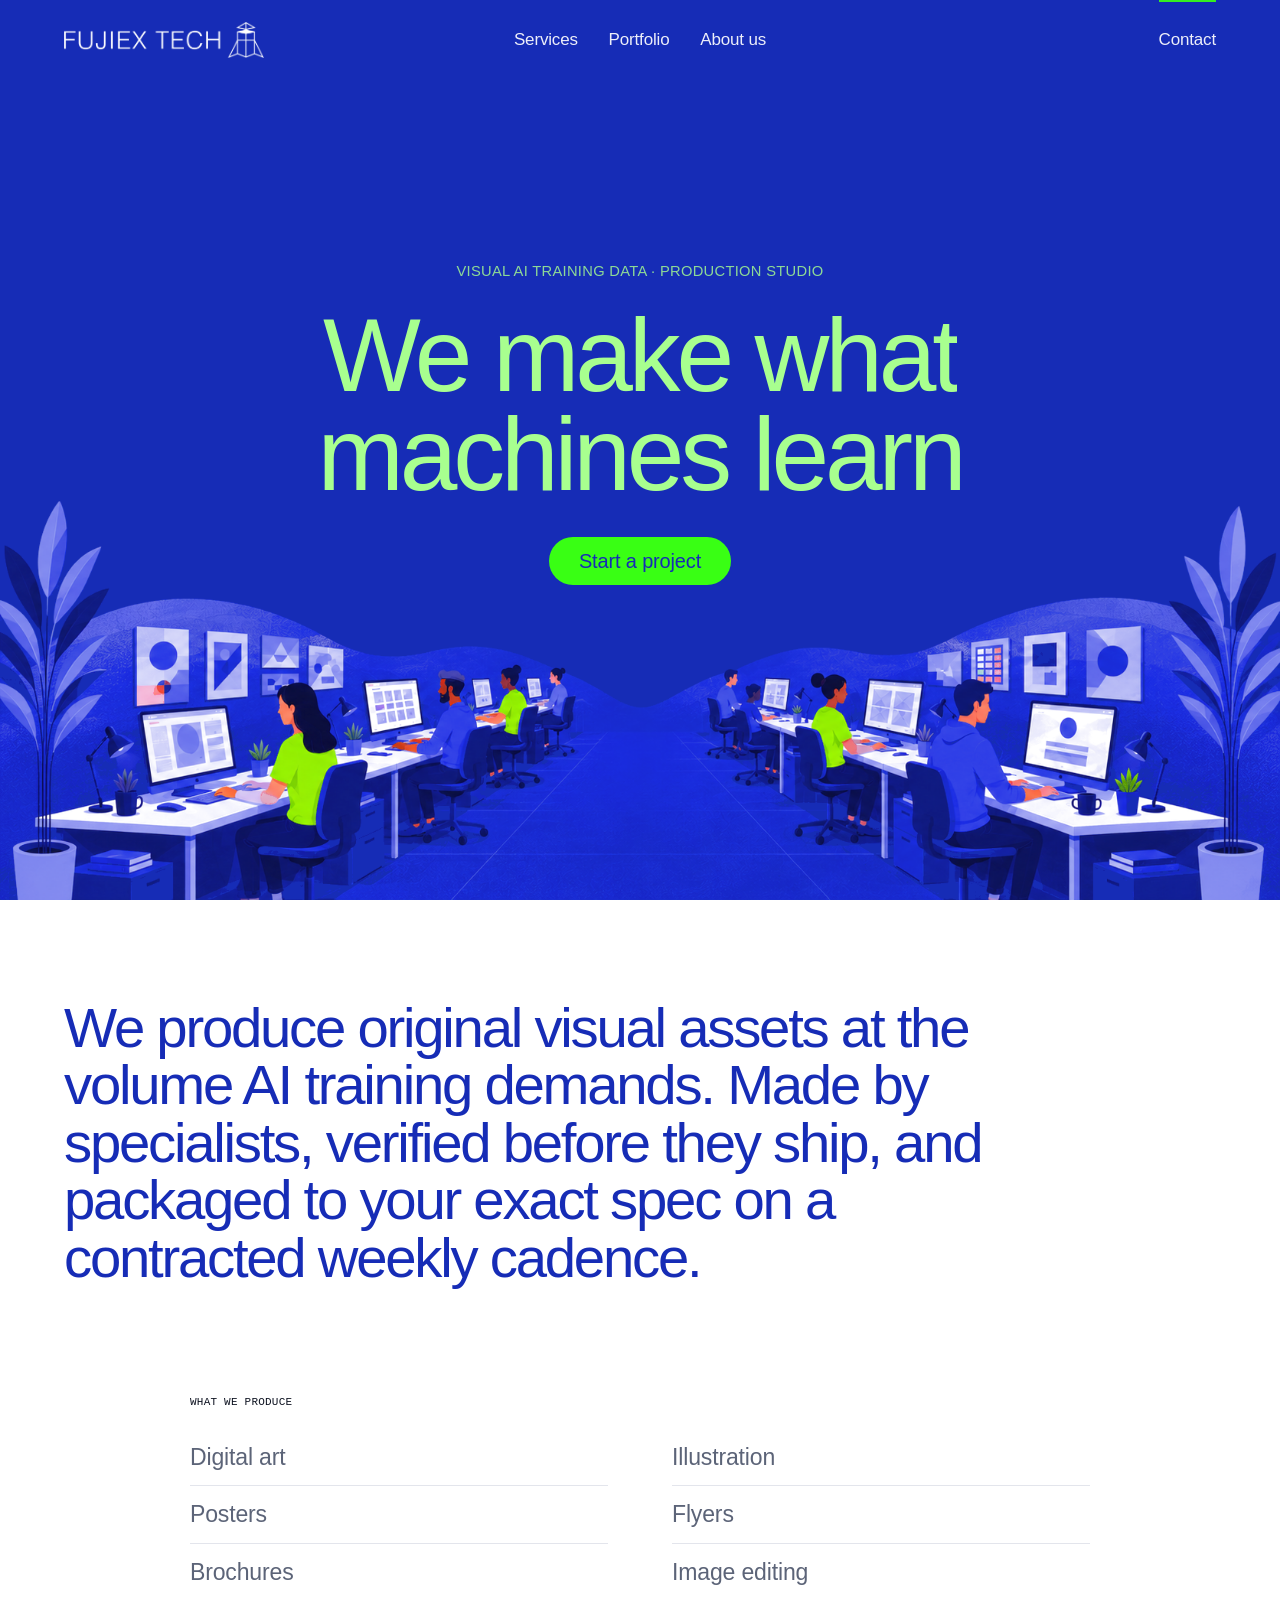
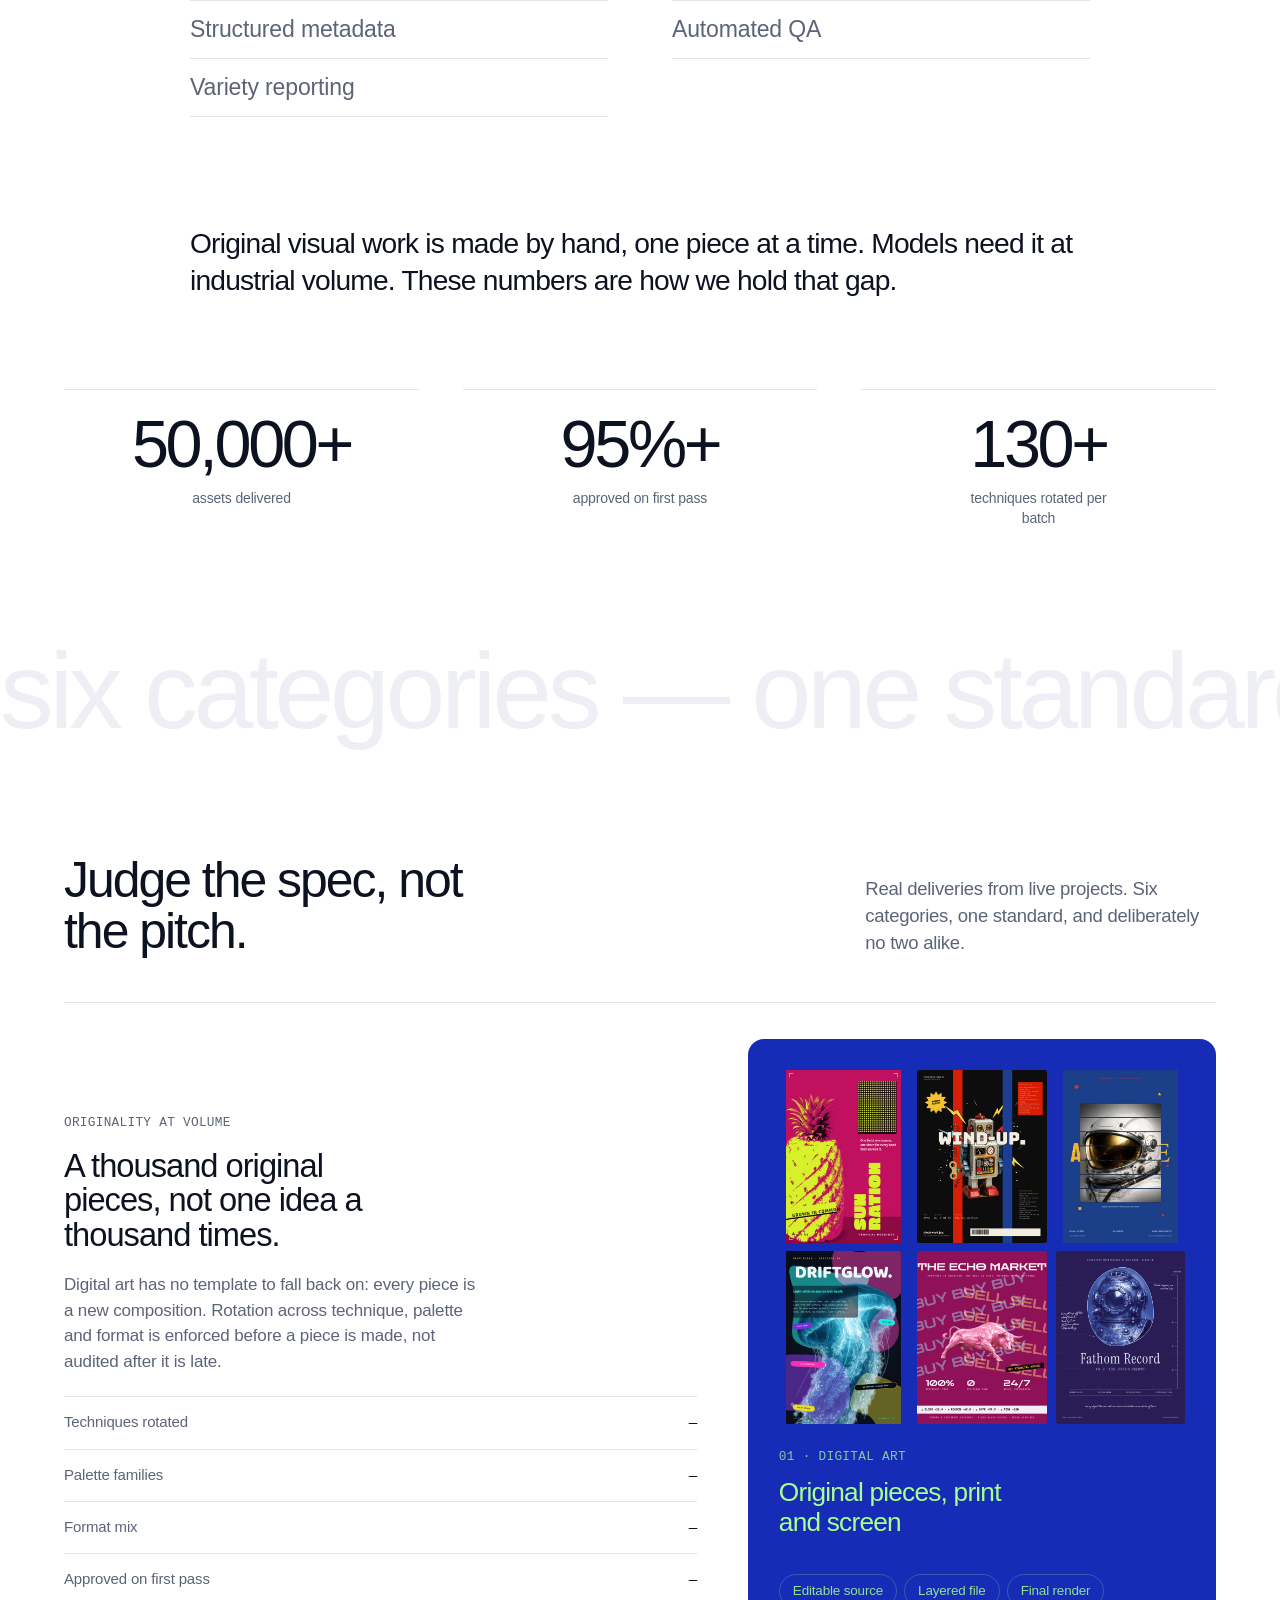
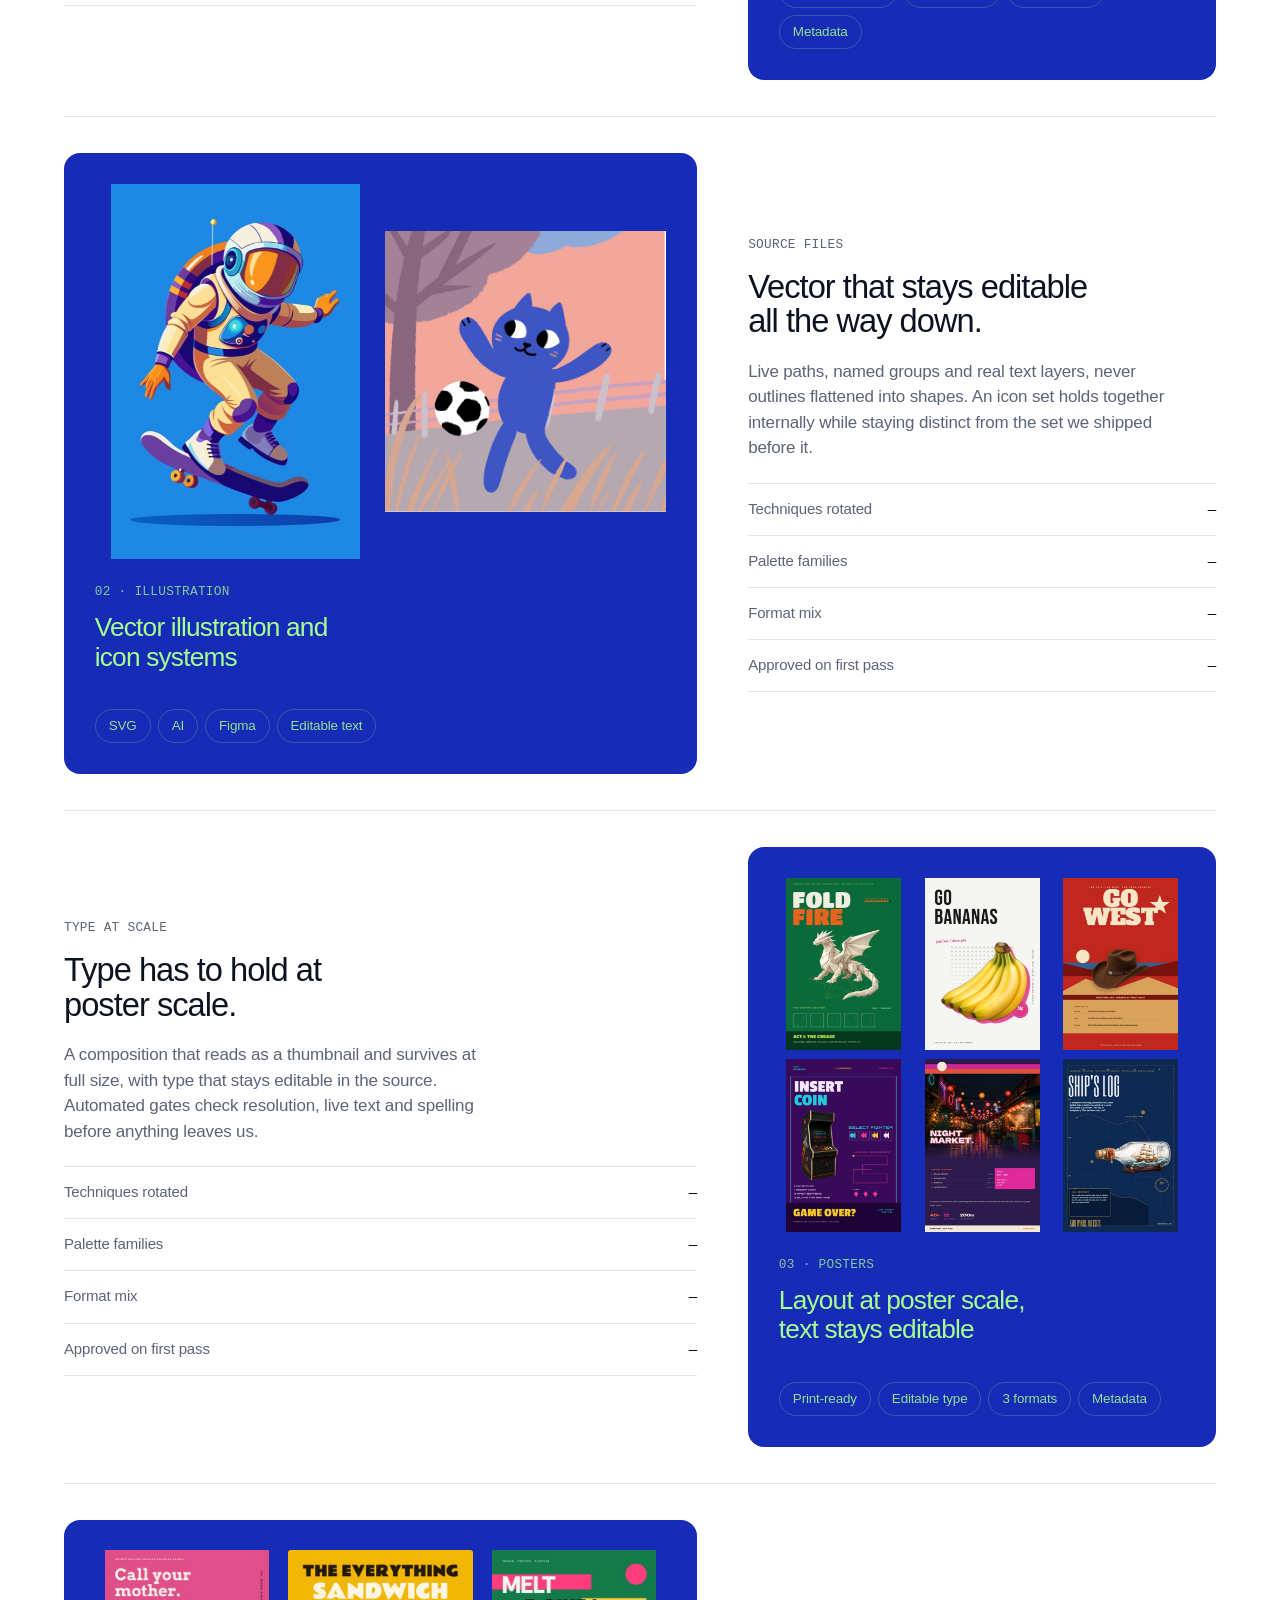
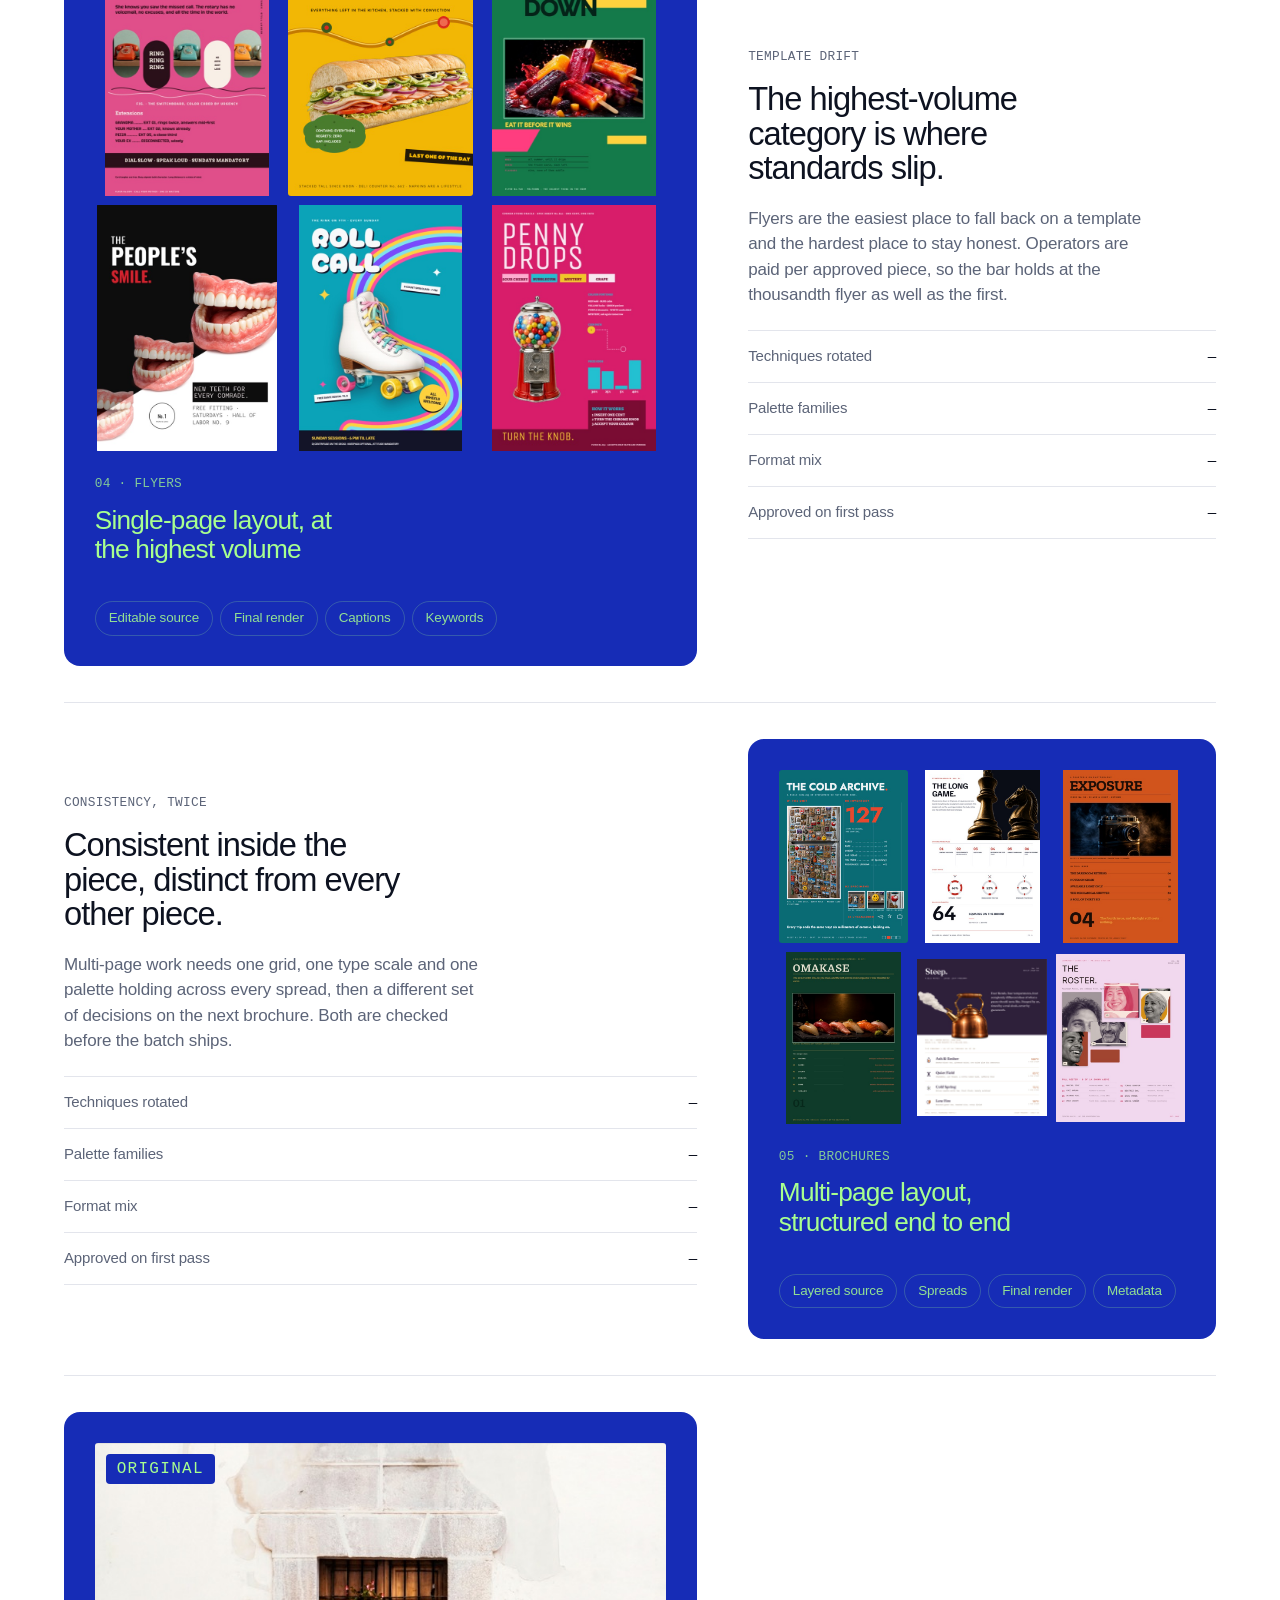
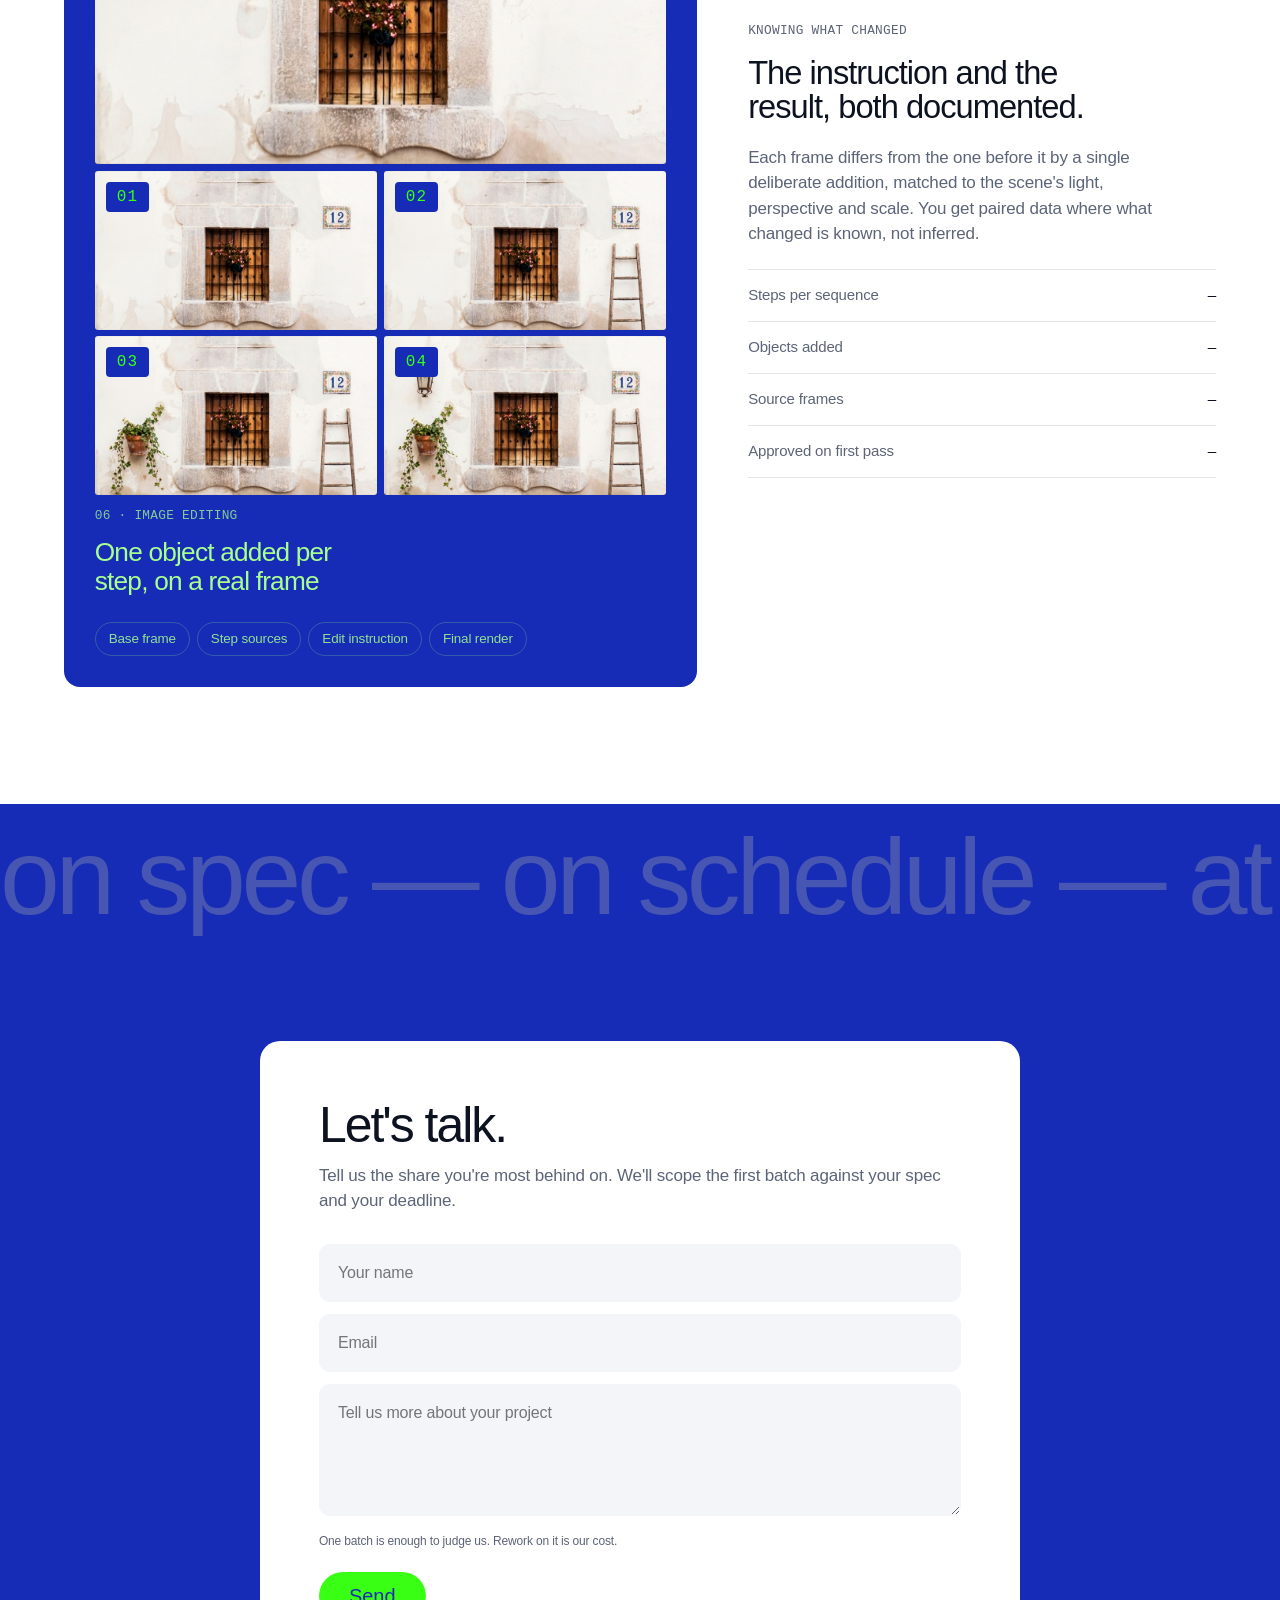
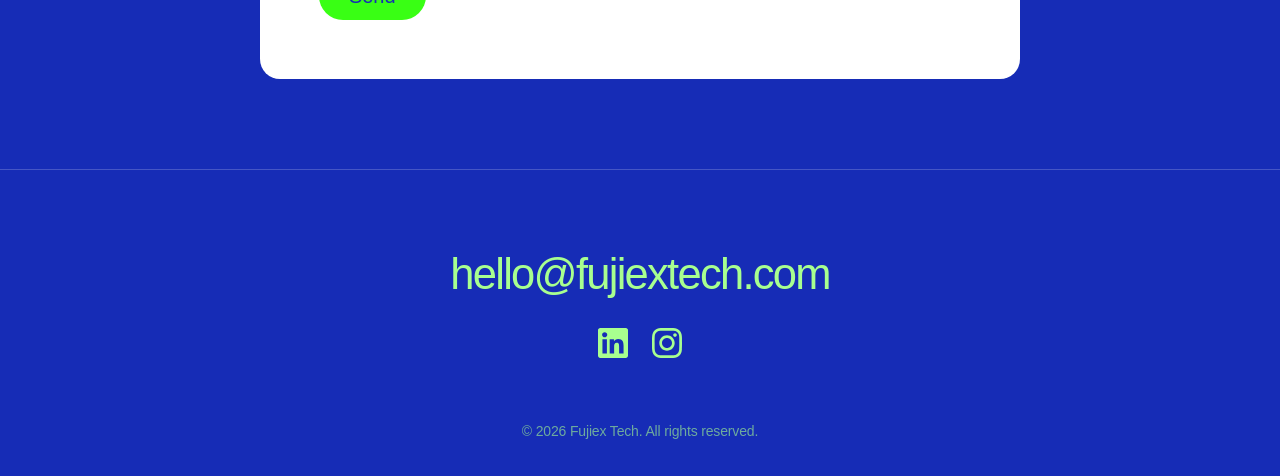
==== commit c579b89a: "LP v2: nova home, página About e folha de estilo compartilhada Reconstrução completa da landing page" ====
--- a/index.html
+++ b/index.html
@@ -1,328 +1,309 @@
-<!DOCTYPE html><html lang="en"><head><meta charset="UTF-8"><meta name="viewport" content="width=device-width,initial-scale=1">
-<title>Fujiex. Visual training data, produced at scale</title>
-<meta name="description" content="We take a defined share of your visual training-data project and return it finished: produced, checked, packaged to spec.">
-<meta name="theme-color" content="#0C0D0C">
-<style>
-@font-face{font-family:'SG';src:url([data-uri]) format('woff2');font-weight:400}
-@font-face{font-family:'SG';src:url([data-uri]) format('woff2');font-weight:700}
-@font-face{font-family:'Inter';src:url([data-uri]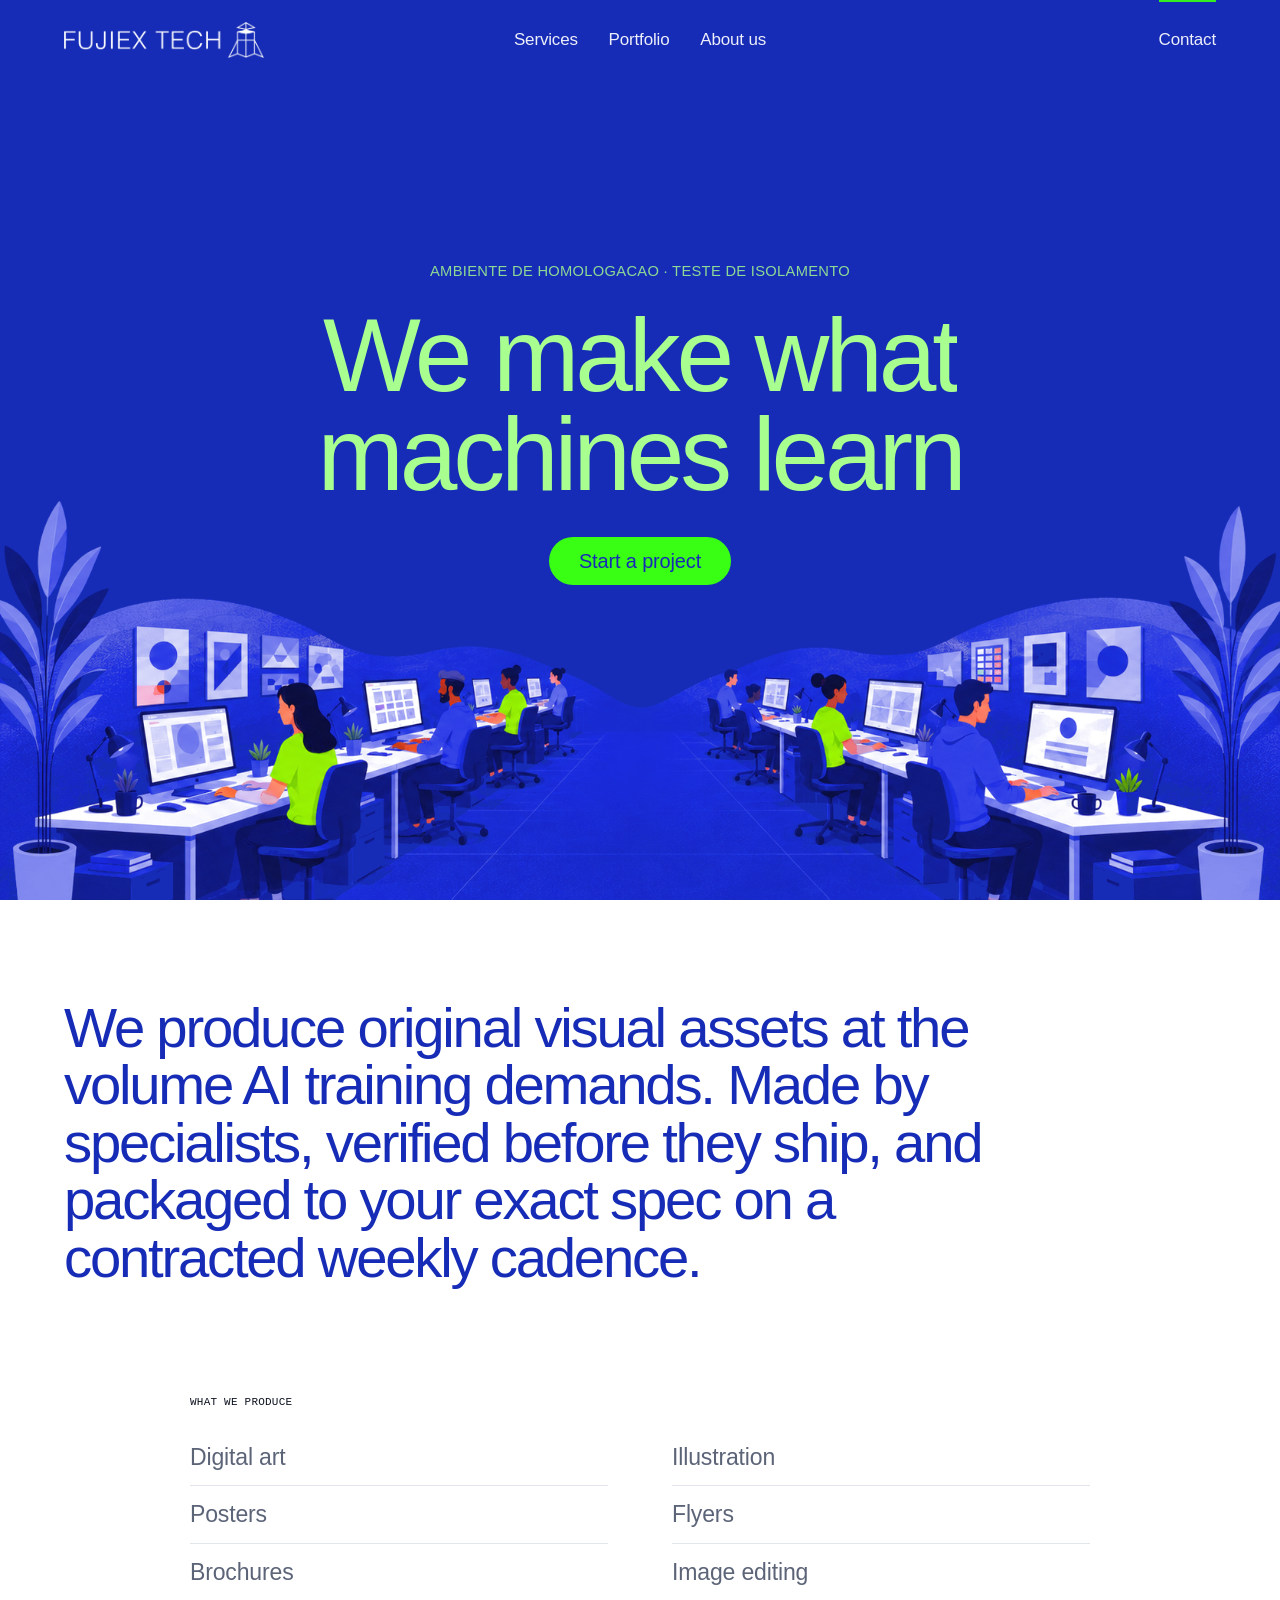
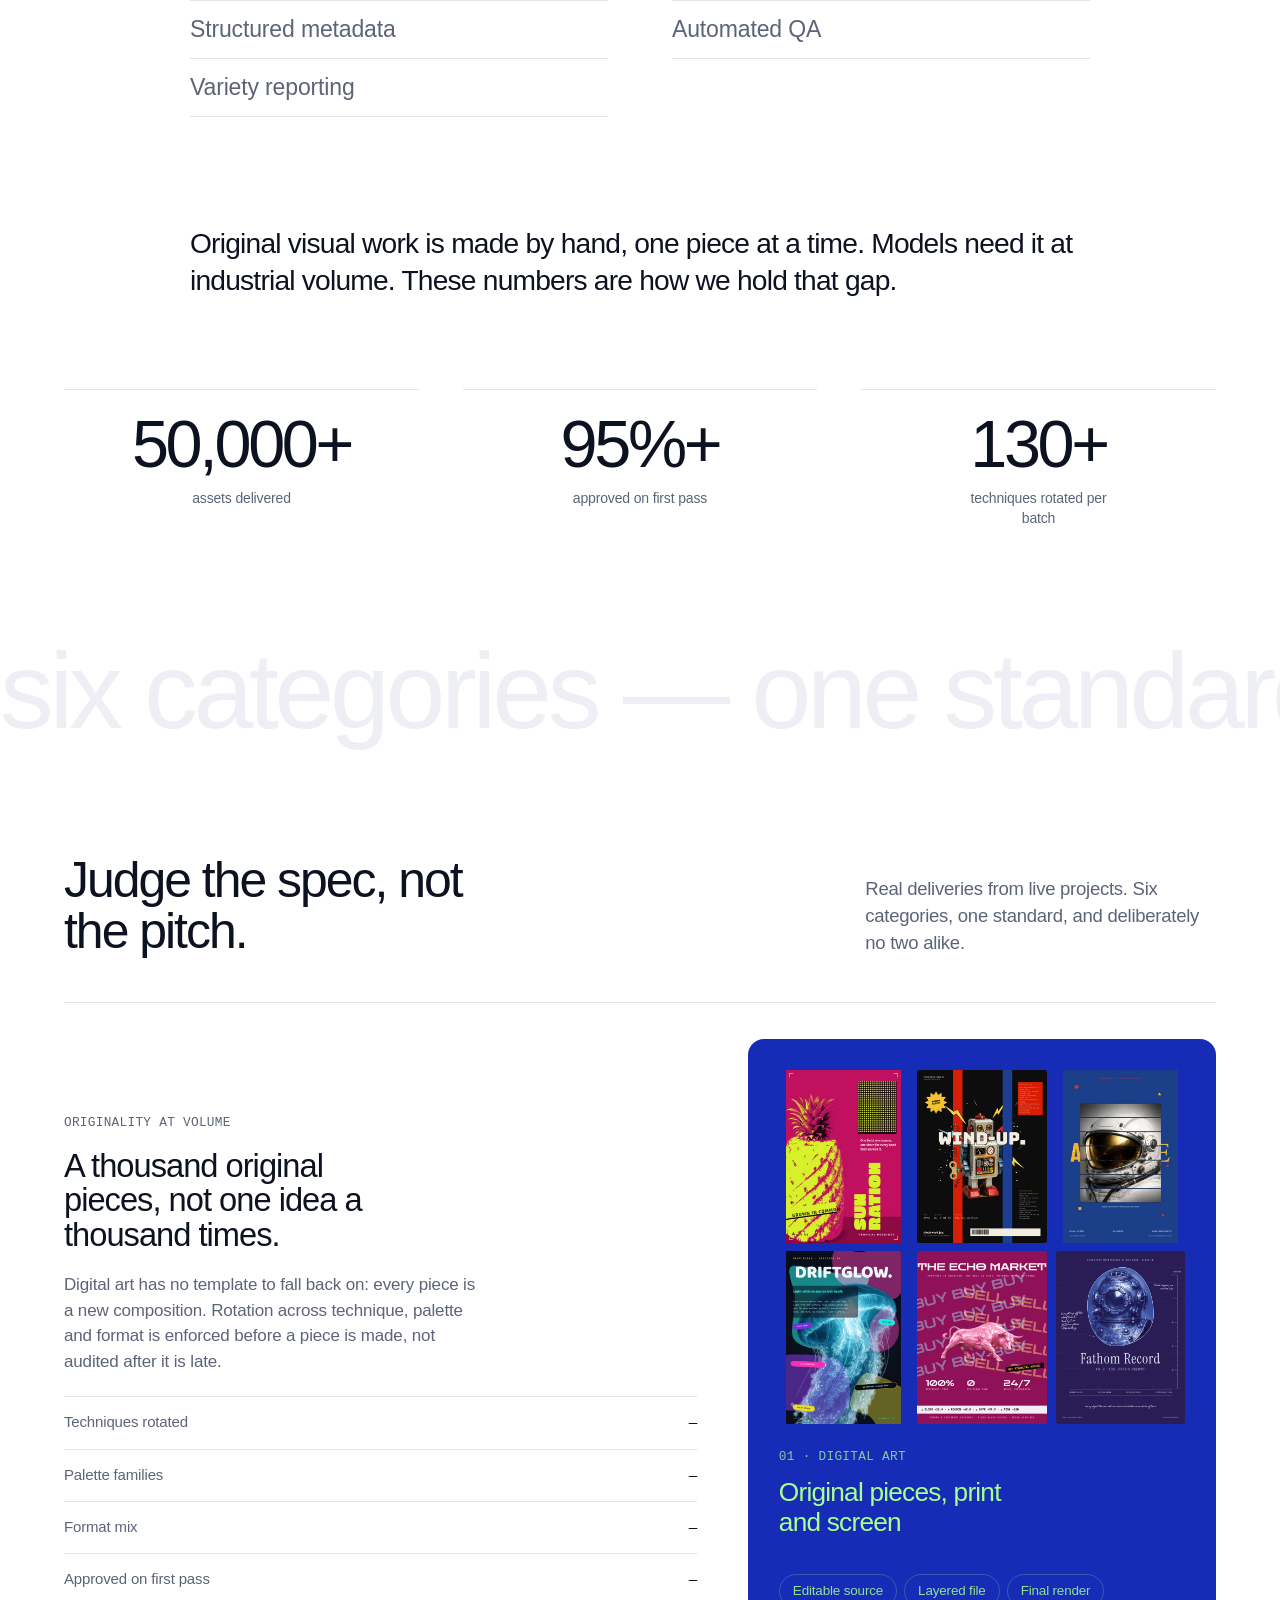
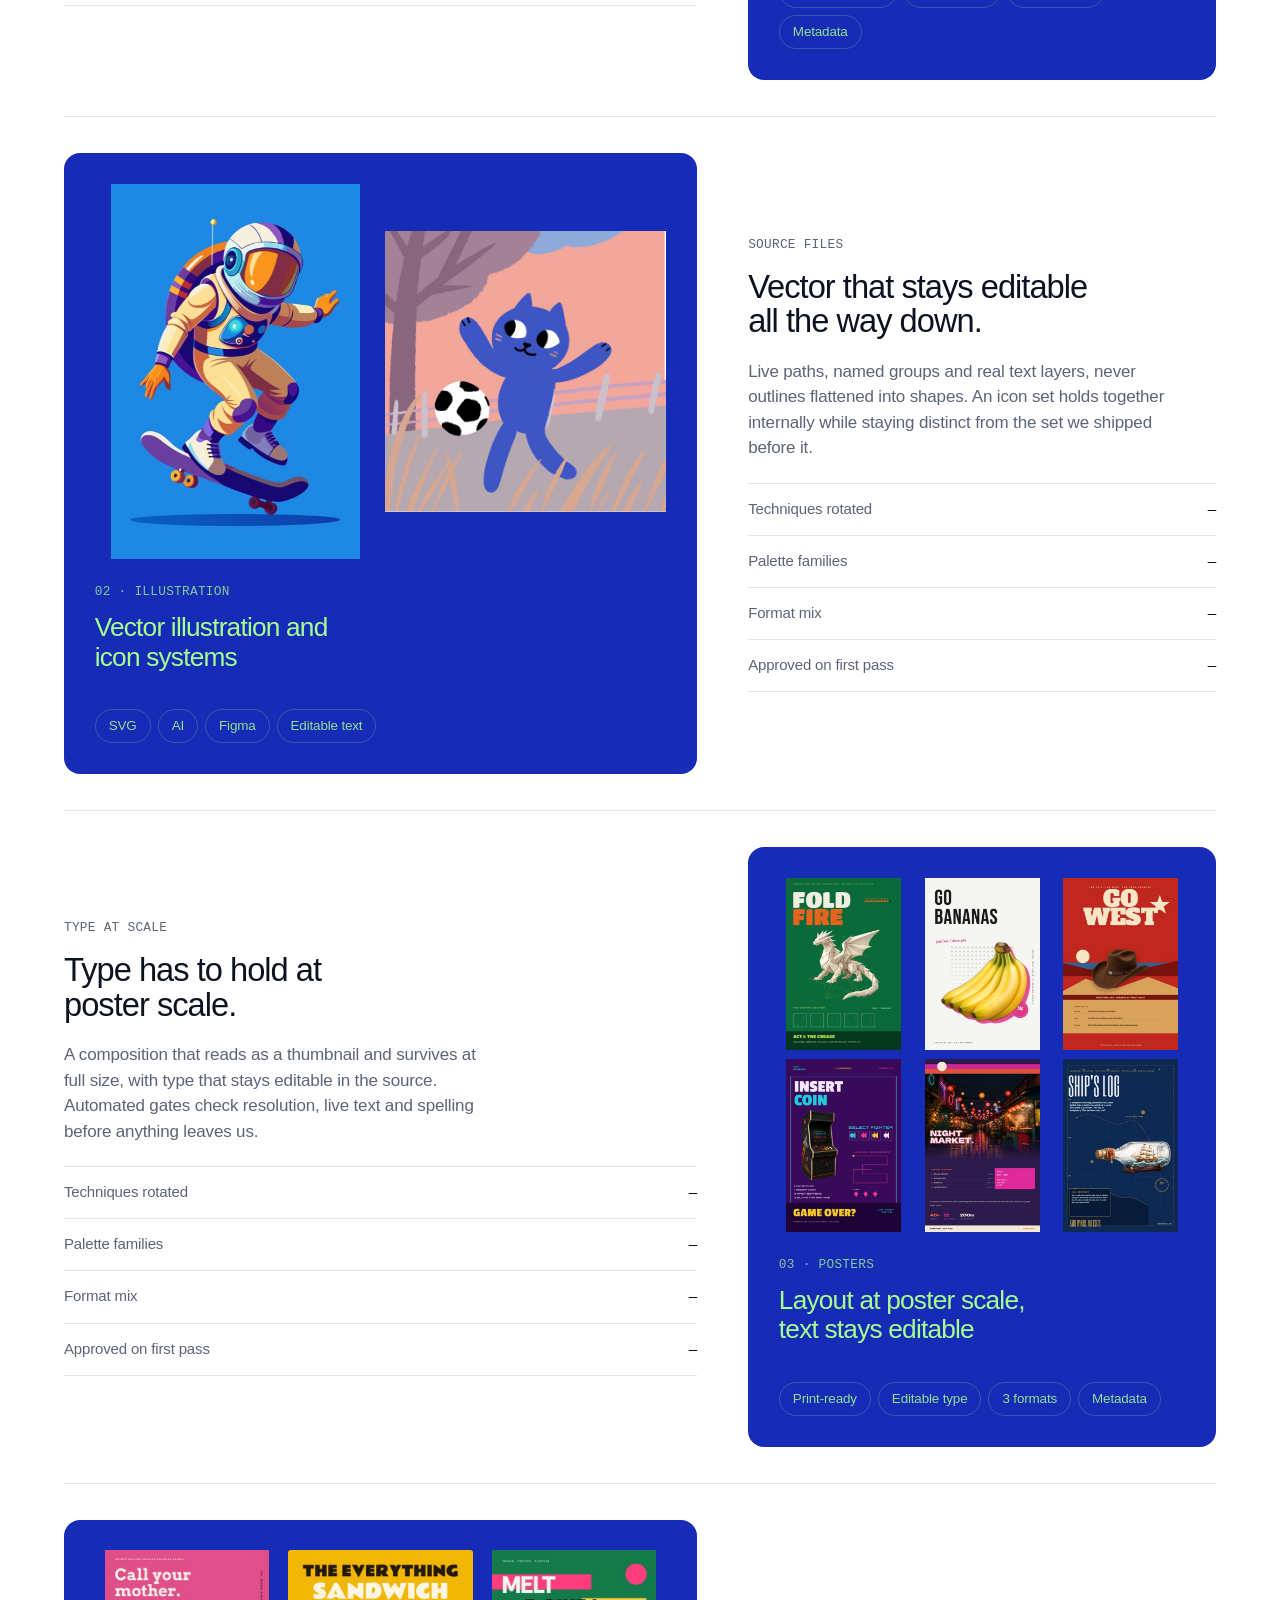
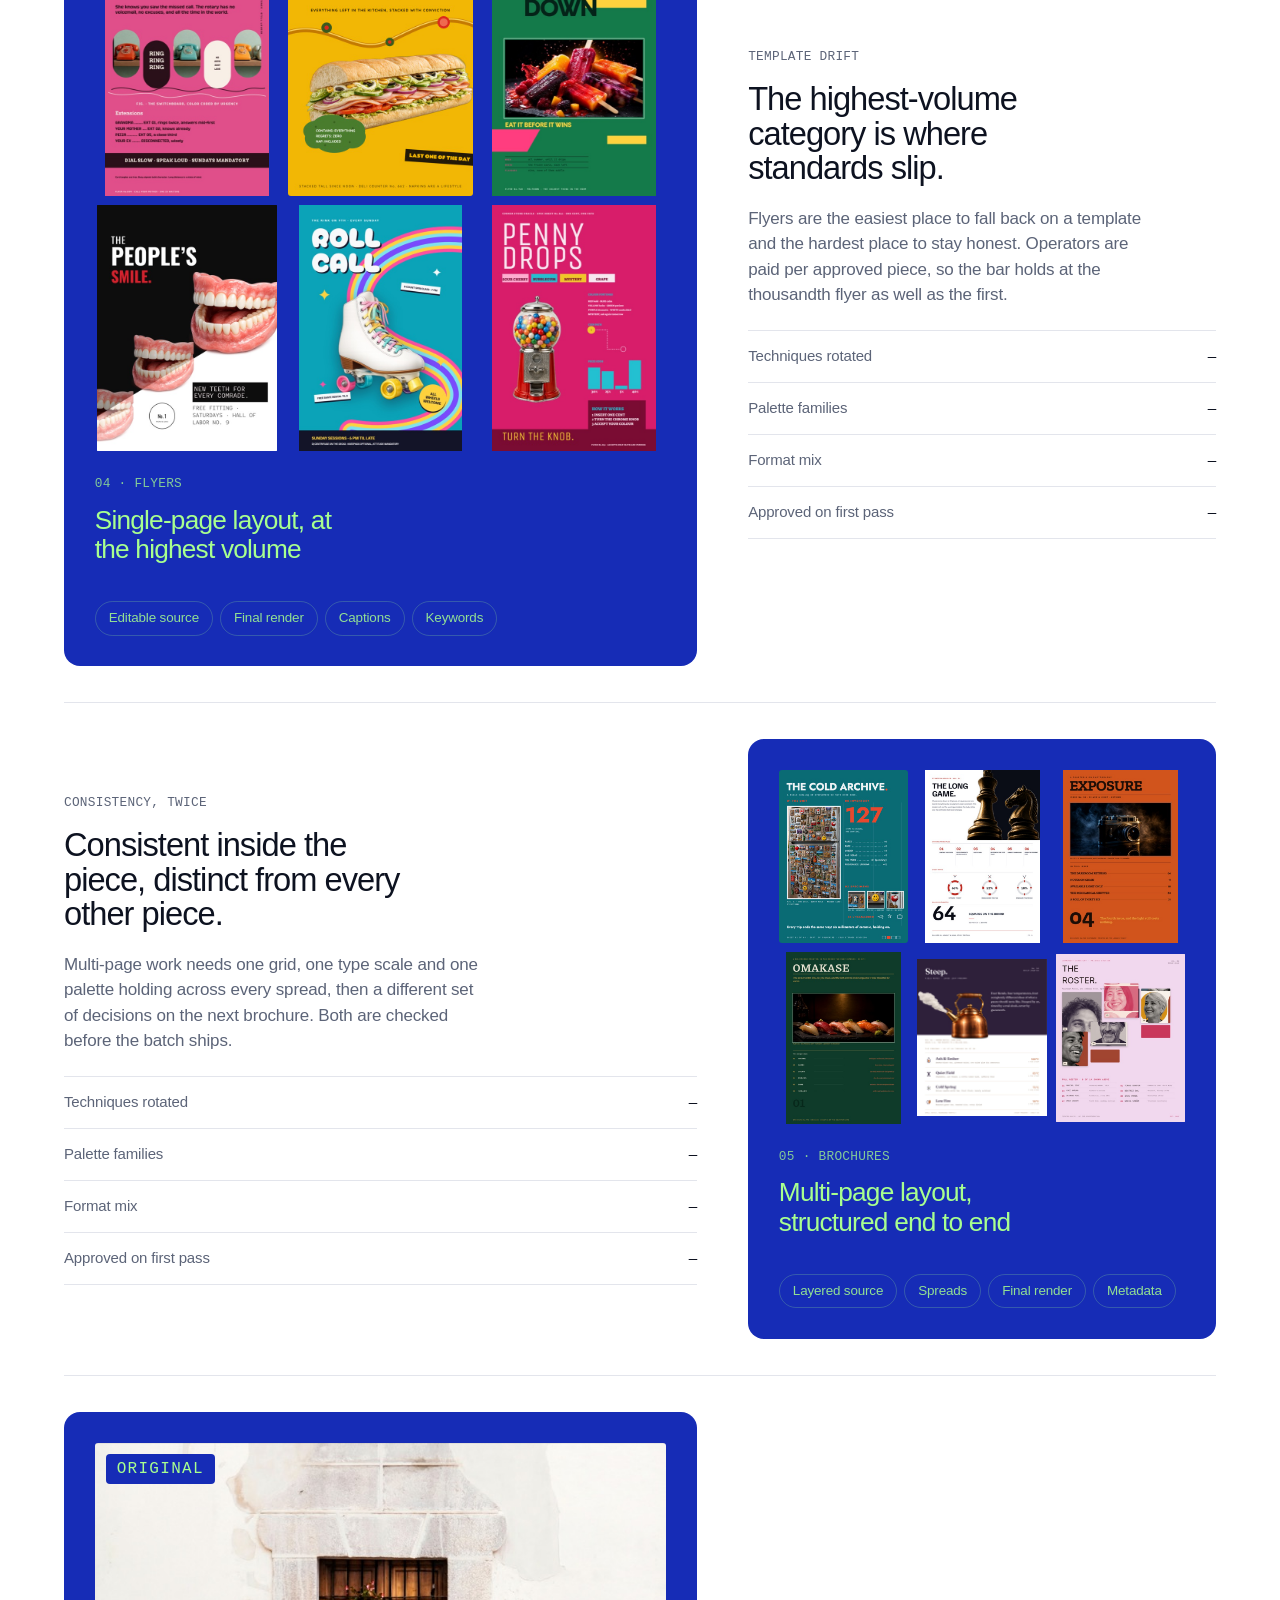
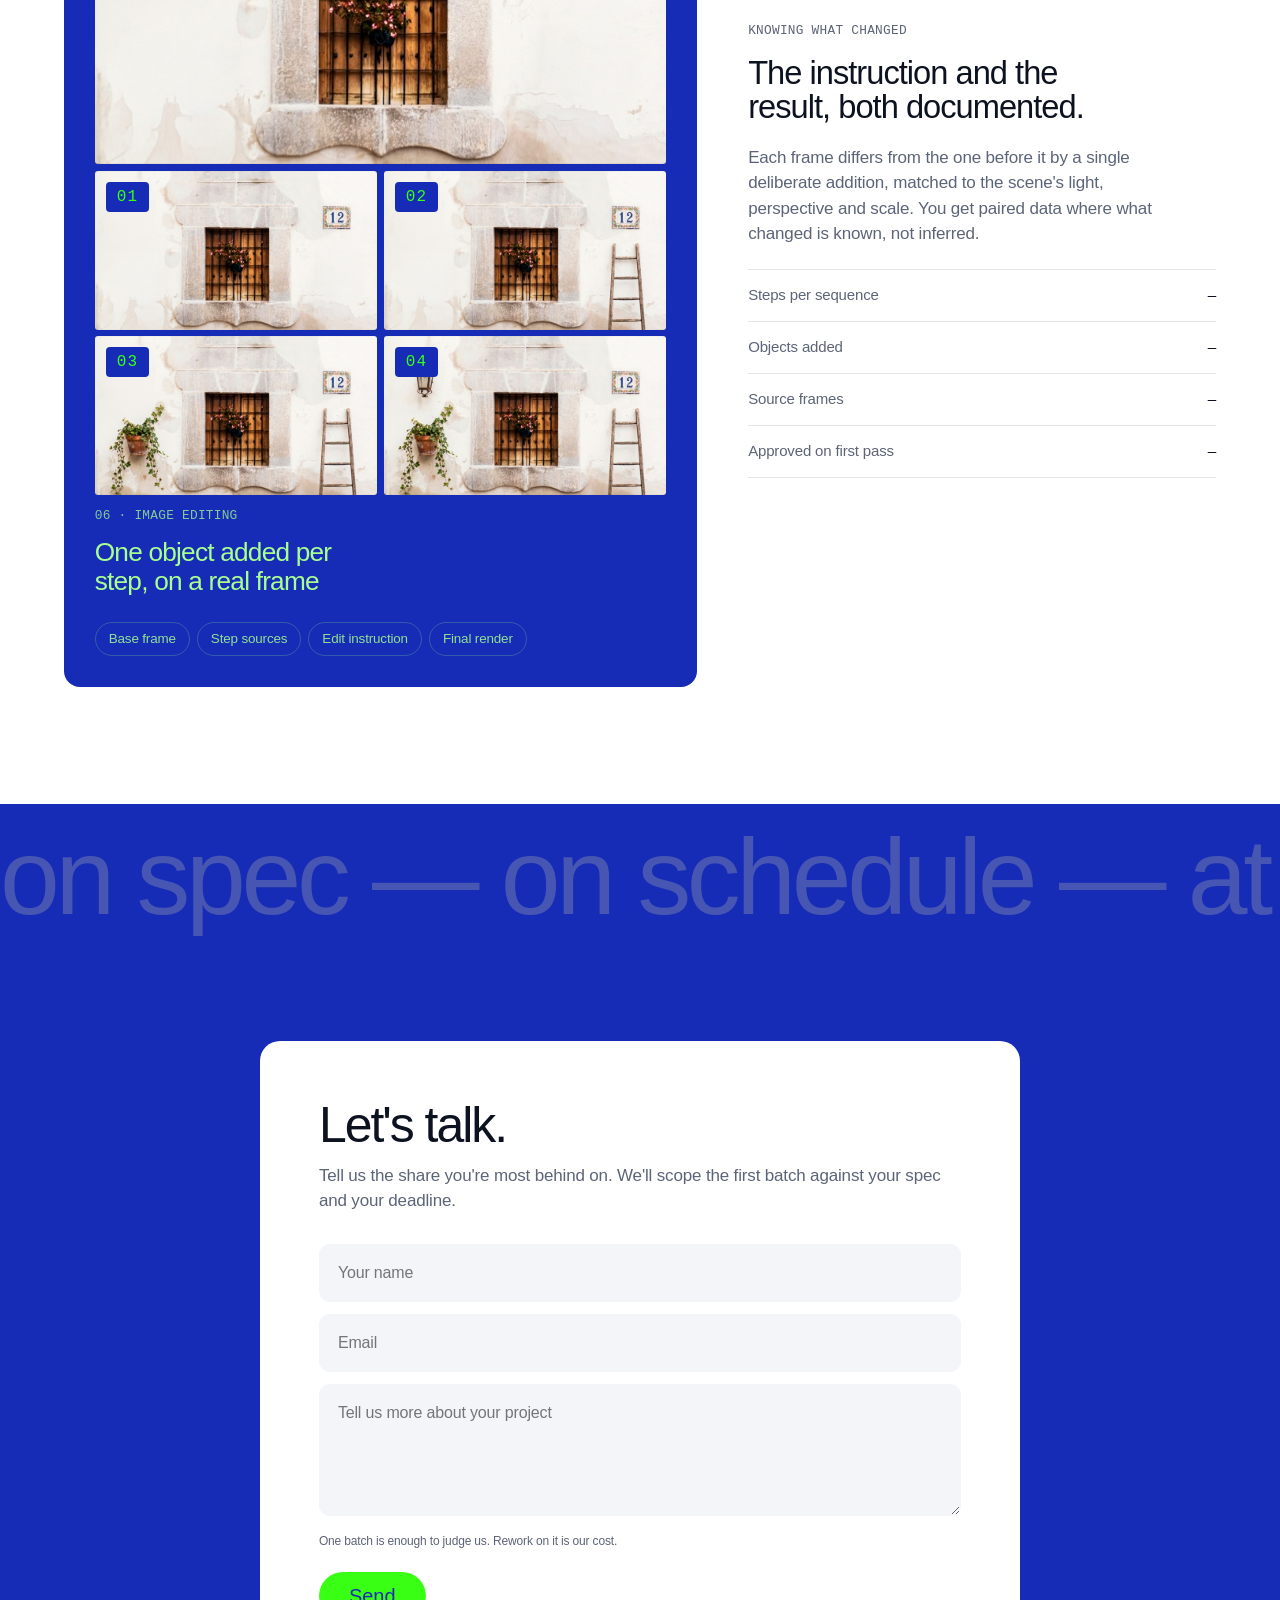
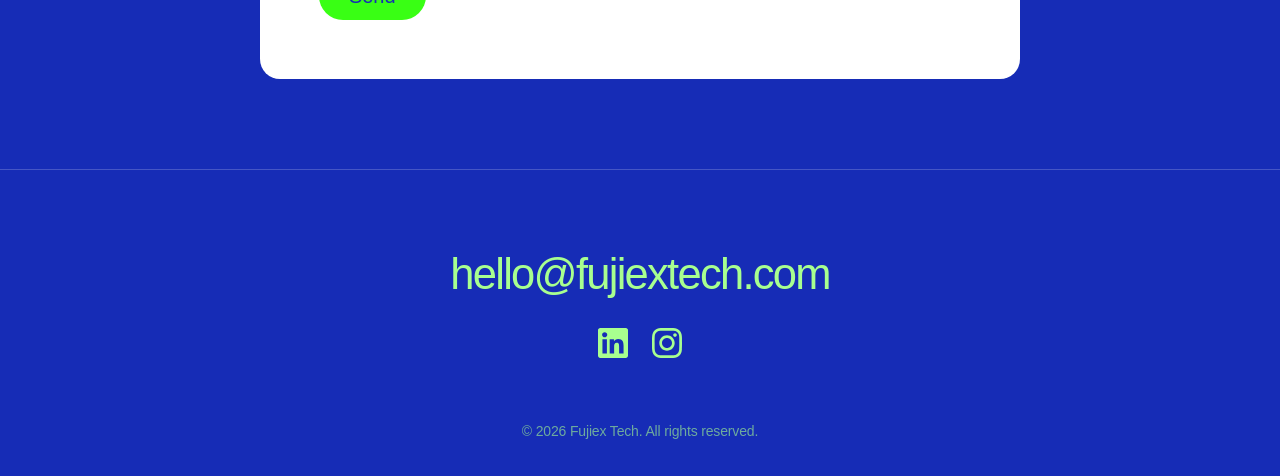
==== commit 637f3b12: "Teste de isolamento: marcador visível apenas em homologação Co-Authored-By: Claude Opus 5 <noreply@a" ====
--- a/index.html
+++ b/index.html
@@ -1,8 +1,18 @@
 <!DOCTYPE html><html lang="en"><head>
 <meta charset="UTF-8"><meta name="viewport" content="width=device-width,initial-scale=1">
-<title>Fujiex — Production capacity for visual AI training data</title>
-<meta name="description" content="You sold the project. We produce, verify and package a defined share of it to your exact spec, on a weekly cadence. Rework is our cost.">
+<title>Fujiex · Production capacity for visual AI training data</title>
+<meta name="description" content="Original visual assets produced at the volume AI training demands. Verified before they ship and packaged to your exact spec.">
 <meta name="theme-color" content="#162CB6">
+<!-- cartão de link: sem estas tags o preview vem só com título e domínio -->
+<meta property="og:type" content="website">
+<meta property="og:url" content="https://lp.fujiextech.com/">
+<meta property="og:title" content="Fujiex · Production capacity for visual AI training data">
+<meta property="og:description" content="Original visual assets produced at the volume AI training demands. Verified before they ship and packaged to your exact spec.">
+<meta property="og:image" content="https://lp.fujiextech.com/img/og-card.jpg">
+<meta property="og:image:width" content="1200">
+<meta property="og:image:height" content="630">
+<meta property="og:site_name" content="Fujiex">
+<meta name="twitter:card" content="summary_large_image">
 <!-- data URI: favicon de arquivo local (file://) não é exibido pelo Safari.
      embutido, funciona local e publicado. os arquivos abaixo servem de fallback. -->
 <link rel="icon" type="image/png" sizes="32x32" href="[data-uri]">
@@ -12,7 +22,7 @@
 
 <!-- ============================ NAV FIXA ============================ -->
 <nav id="nav"><div class="c nav-in">
-  <a class="brand" href="#" aria-label="Fujiex Tech">
+  <a class="brand" href="index.html" aria-label="Fujiex Tech">
     <img src="img/logo-branco.png" alt="Fujiex Tech">
   </a>
   <div class="nav-c">
@@ -28,7 +38,7 @@
   
 
   <div class="hero-in">
-    <div class="mask mask-eb"><div class="eb up">Visual AI training data · production studio</div></div>
+    <div class="mask mask-eb"><div class="eb up">AMBIENTE DE HOMOLOGACAO · teste de isolamento</div></div>
     <h1><span class="mask"><span class="up">We make what</span></span><span class="mask"><span class="up"><em>machines learn</em></span></span></h1>
     <span class="pill-in up"><a class="pill" href="#talk">Start a project</a></span>
   </div>
--- a/css/site.css
+++ b/css/site.css
@@ -345,8 +345,12 @@
    o fundo BRANCO mora na section de largura total; o .c só limita o conteúdo.
    se o fundo ficasse no .c, sobrariam faixas laterais mostrando o azul preso atrás. */
 .creed-sec{background:var(--paper);padding:clamp(70px,10vh,130px) 0}
-.creed{display:grid;grid-template-columns:1fr 1fr;gap:clamp(30px,5vw,90px)}
-.creed h2{font-size:clamp(28px,3.5vw,52px);color:var(--ink);max-width:16ch;align-self:start}
+/* o título acompanha a leitura em vez de ficar parado no topo: com 4 parágrafos
+   na direita, a esquerda sobrava quase mil pixels de vazio. */
+.creed{display:grid;grid-template-columns:.82fr 1.18fr;gap:clamp(30px,5vw,90px)}
+.creed h2{font-size:clamp(28px,3.5vw,52px);color:var(--ink);max-width:15ch;
+          align-self:start;position:sticky;top:calc(var(--nav-h) + clamp(28px,5vh,64px))}
+@media(max-width:900px){.creed h2{position:static}}
 .creed .body p{font-size:clamp(17px,1.32vw,21px);line-height:1.6;color:var(--ink-mut);
                margin-bottom:clamp(20px,2.4vh,30px);max-width:46ch}
 .creed .body p:last-child{margin-bottom:0}
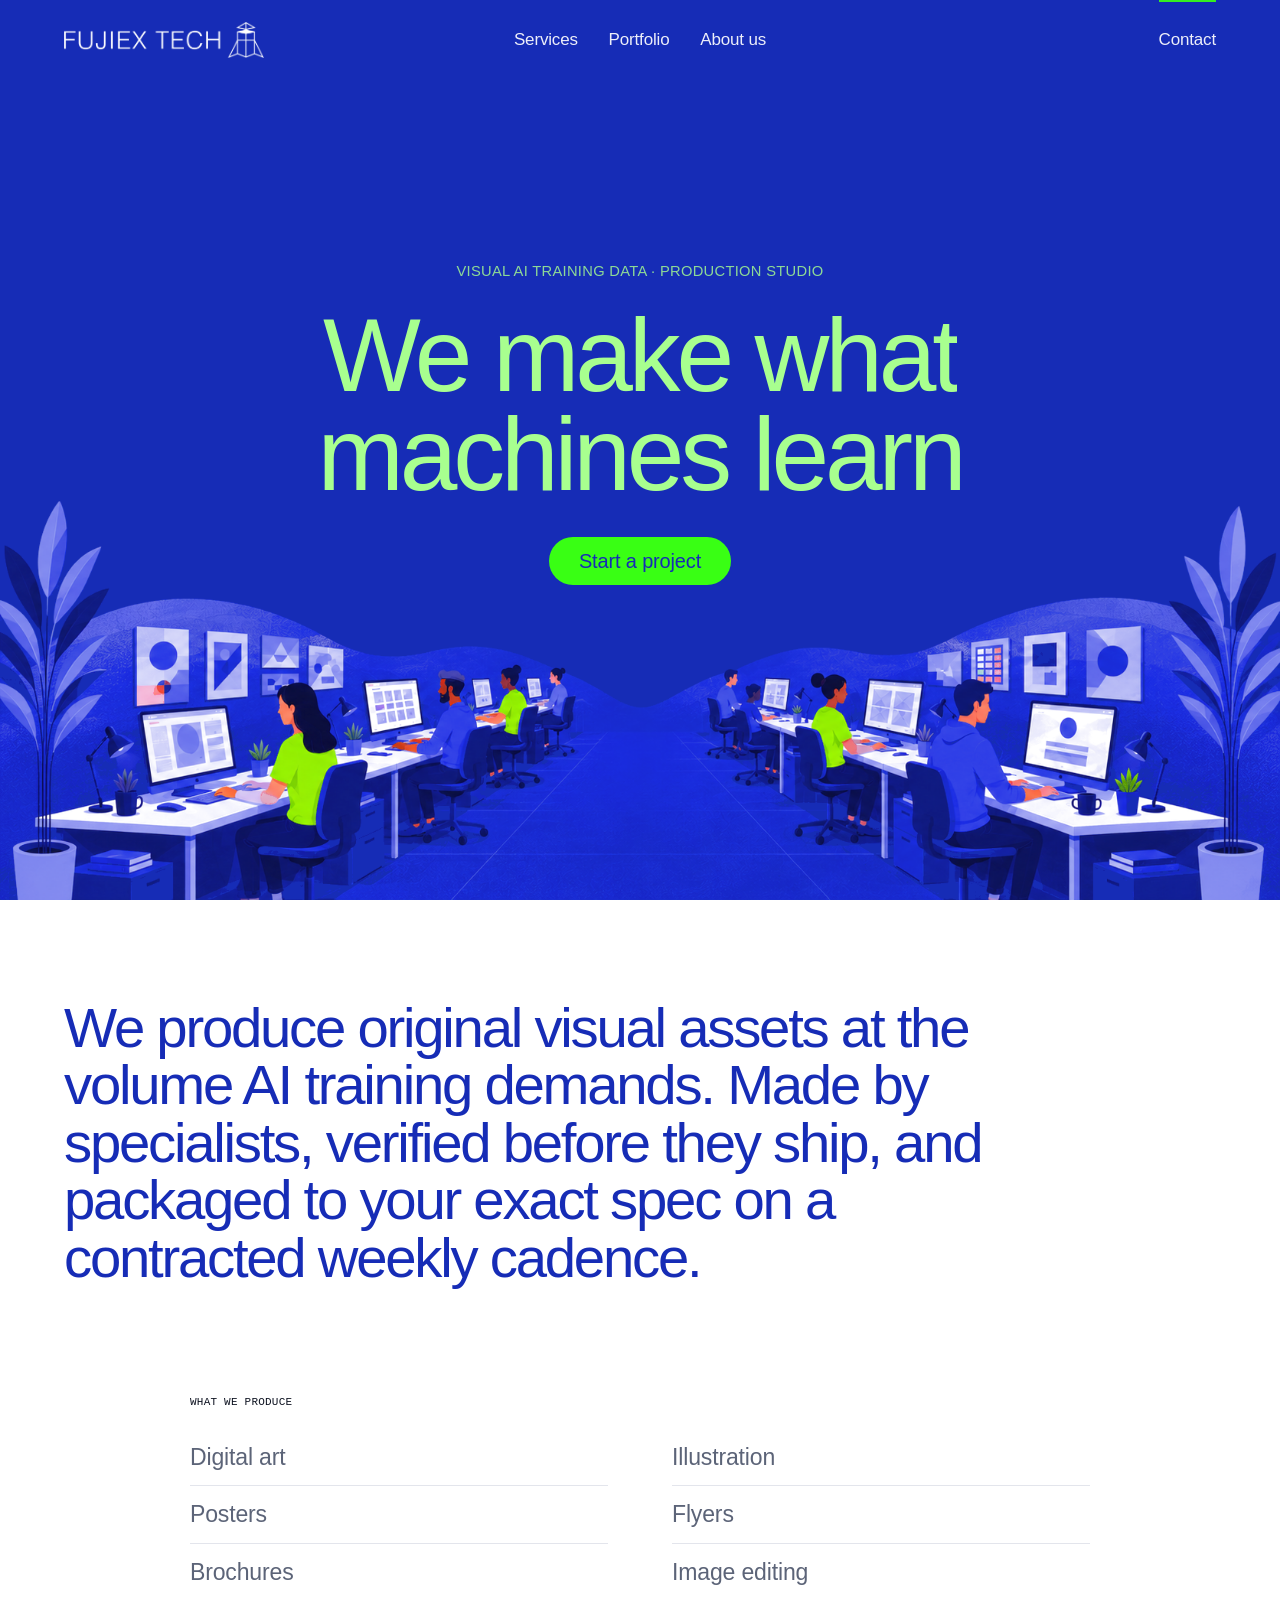
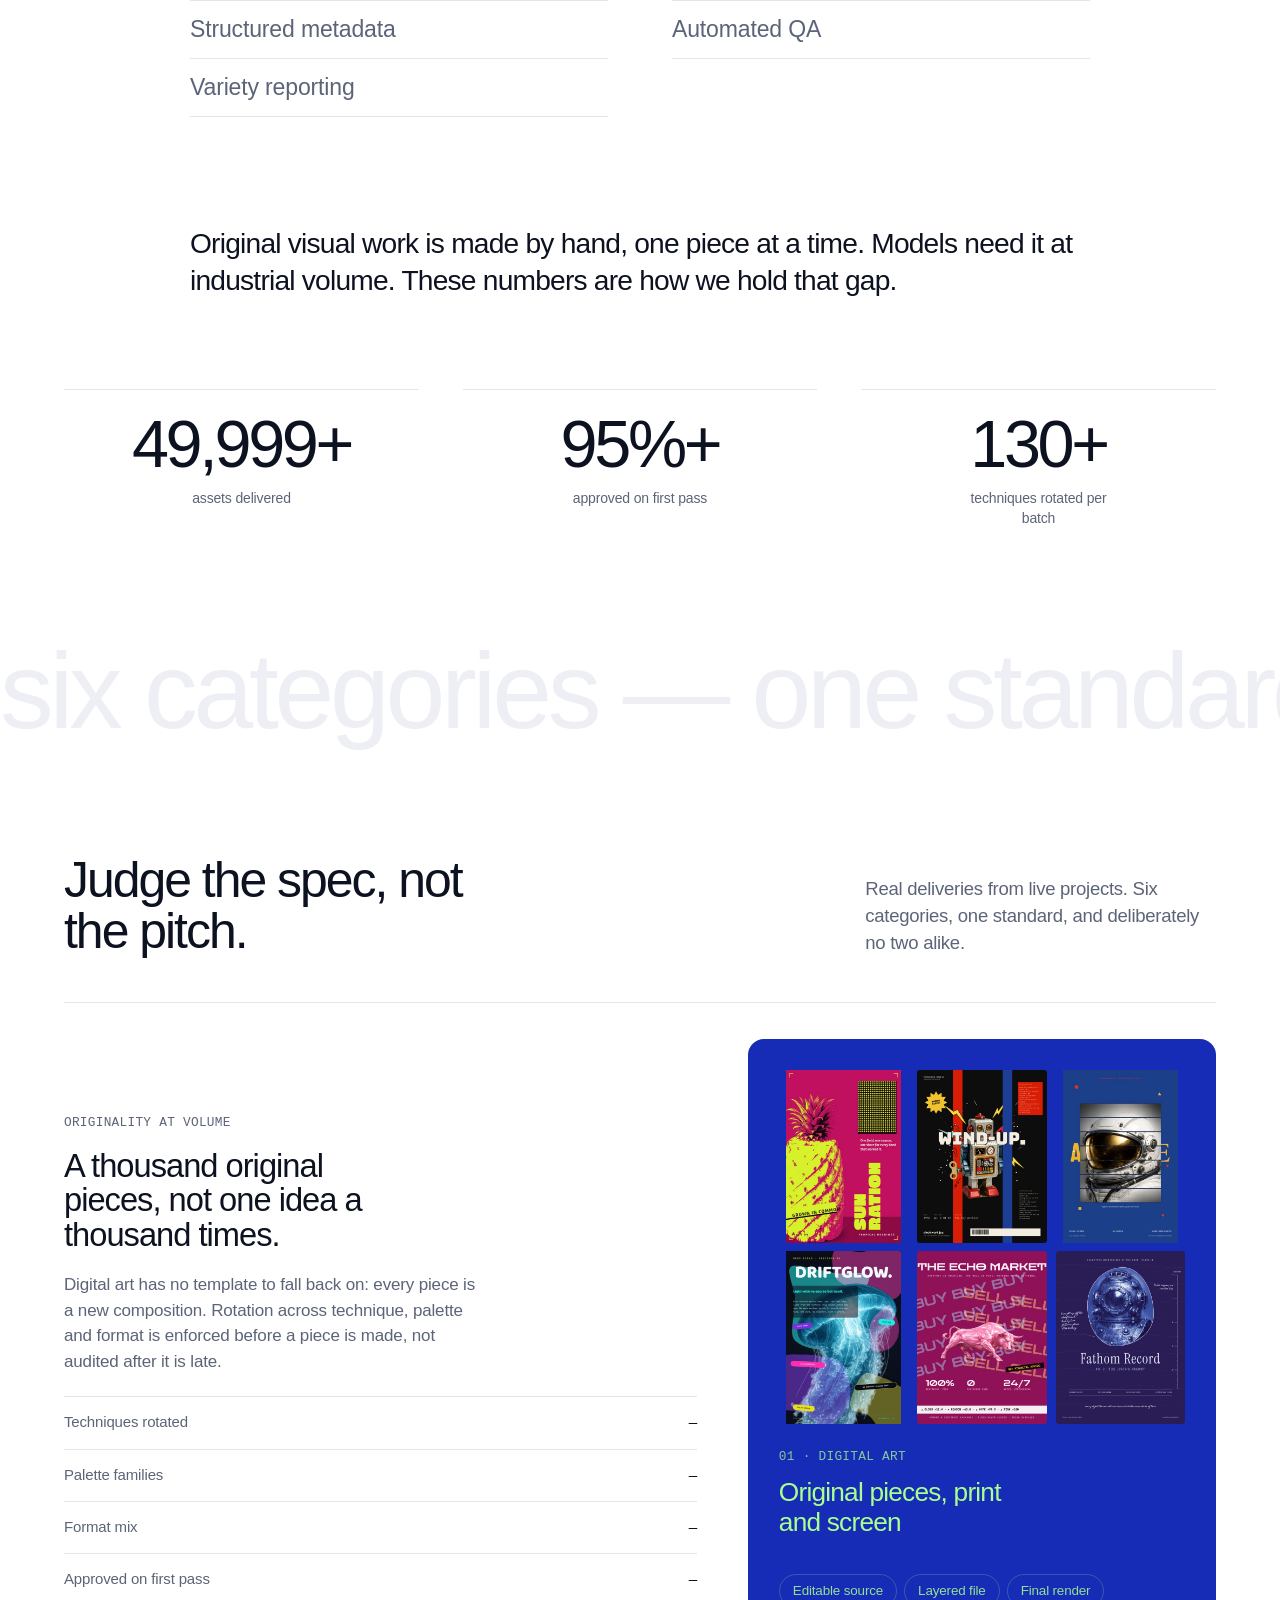
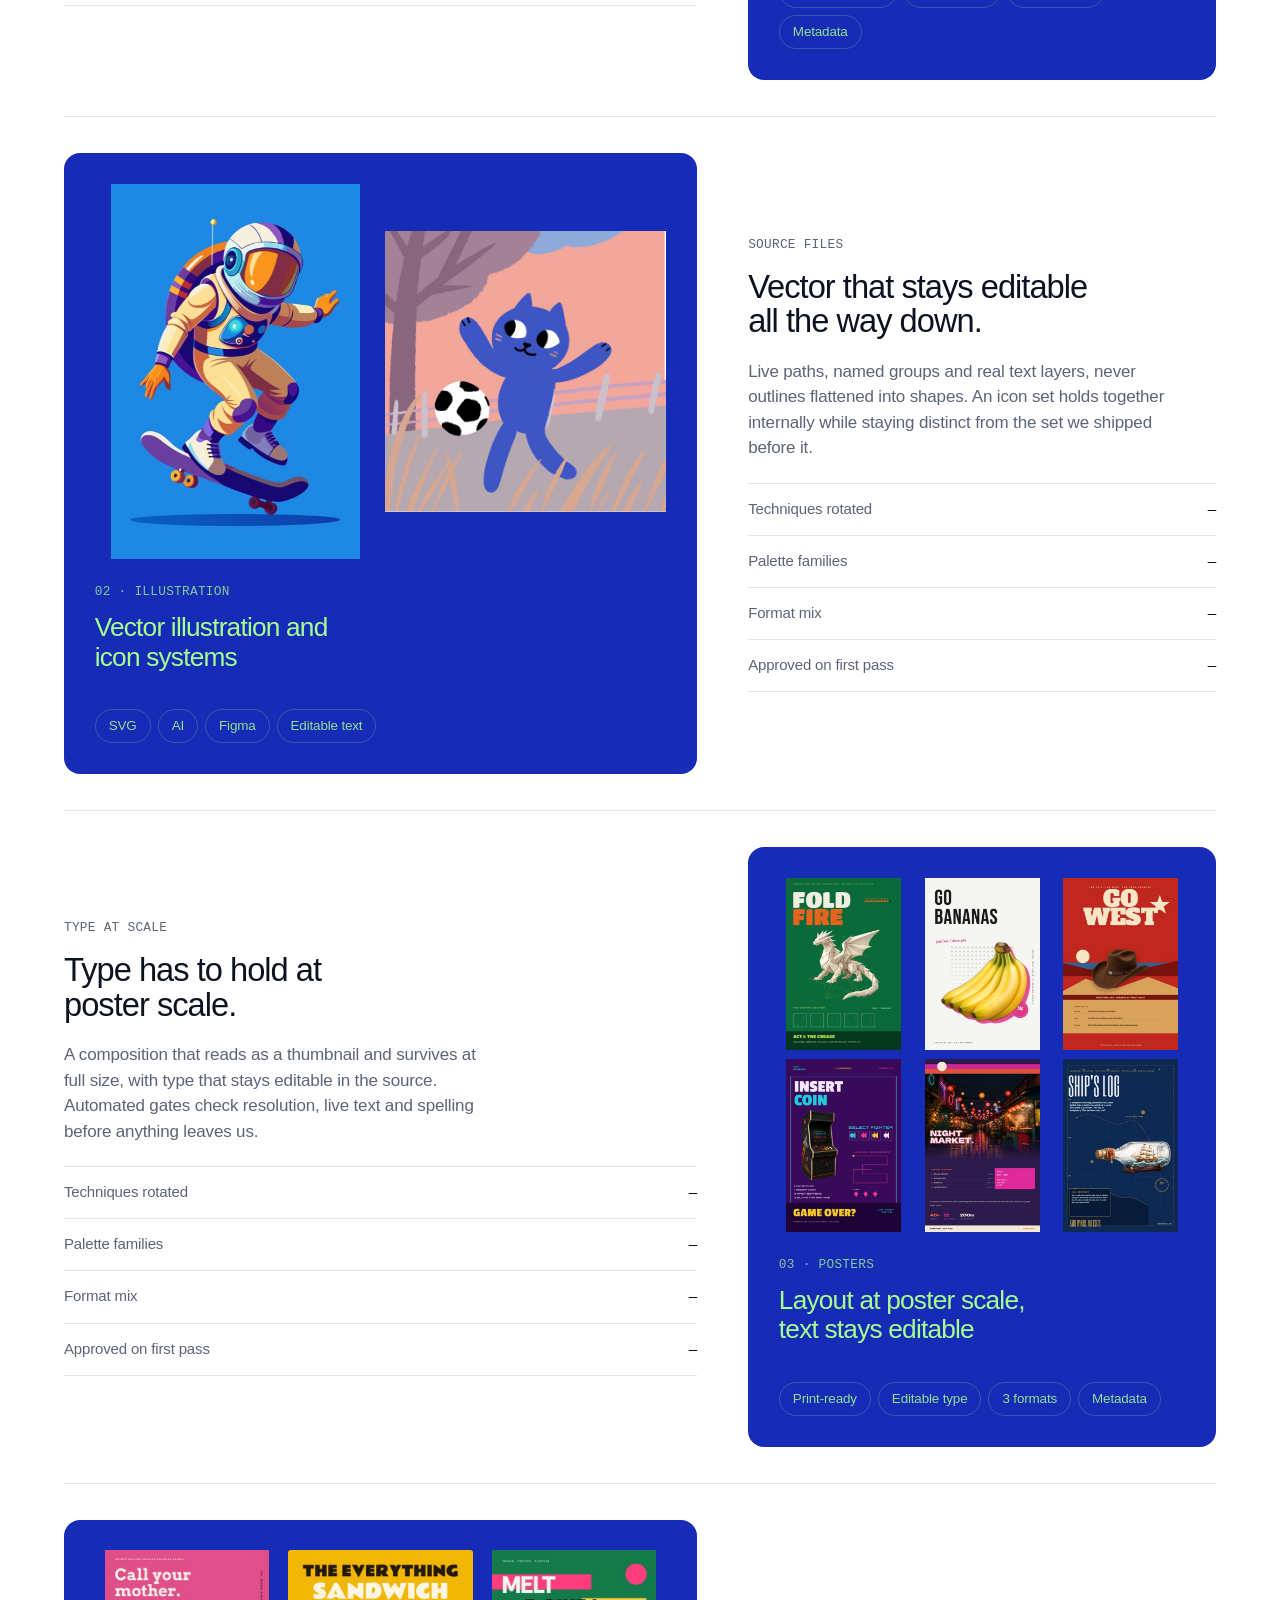
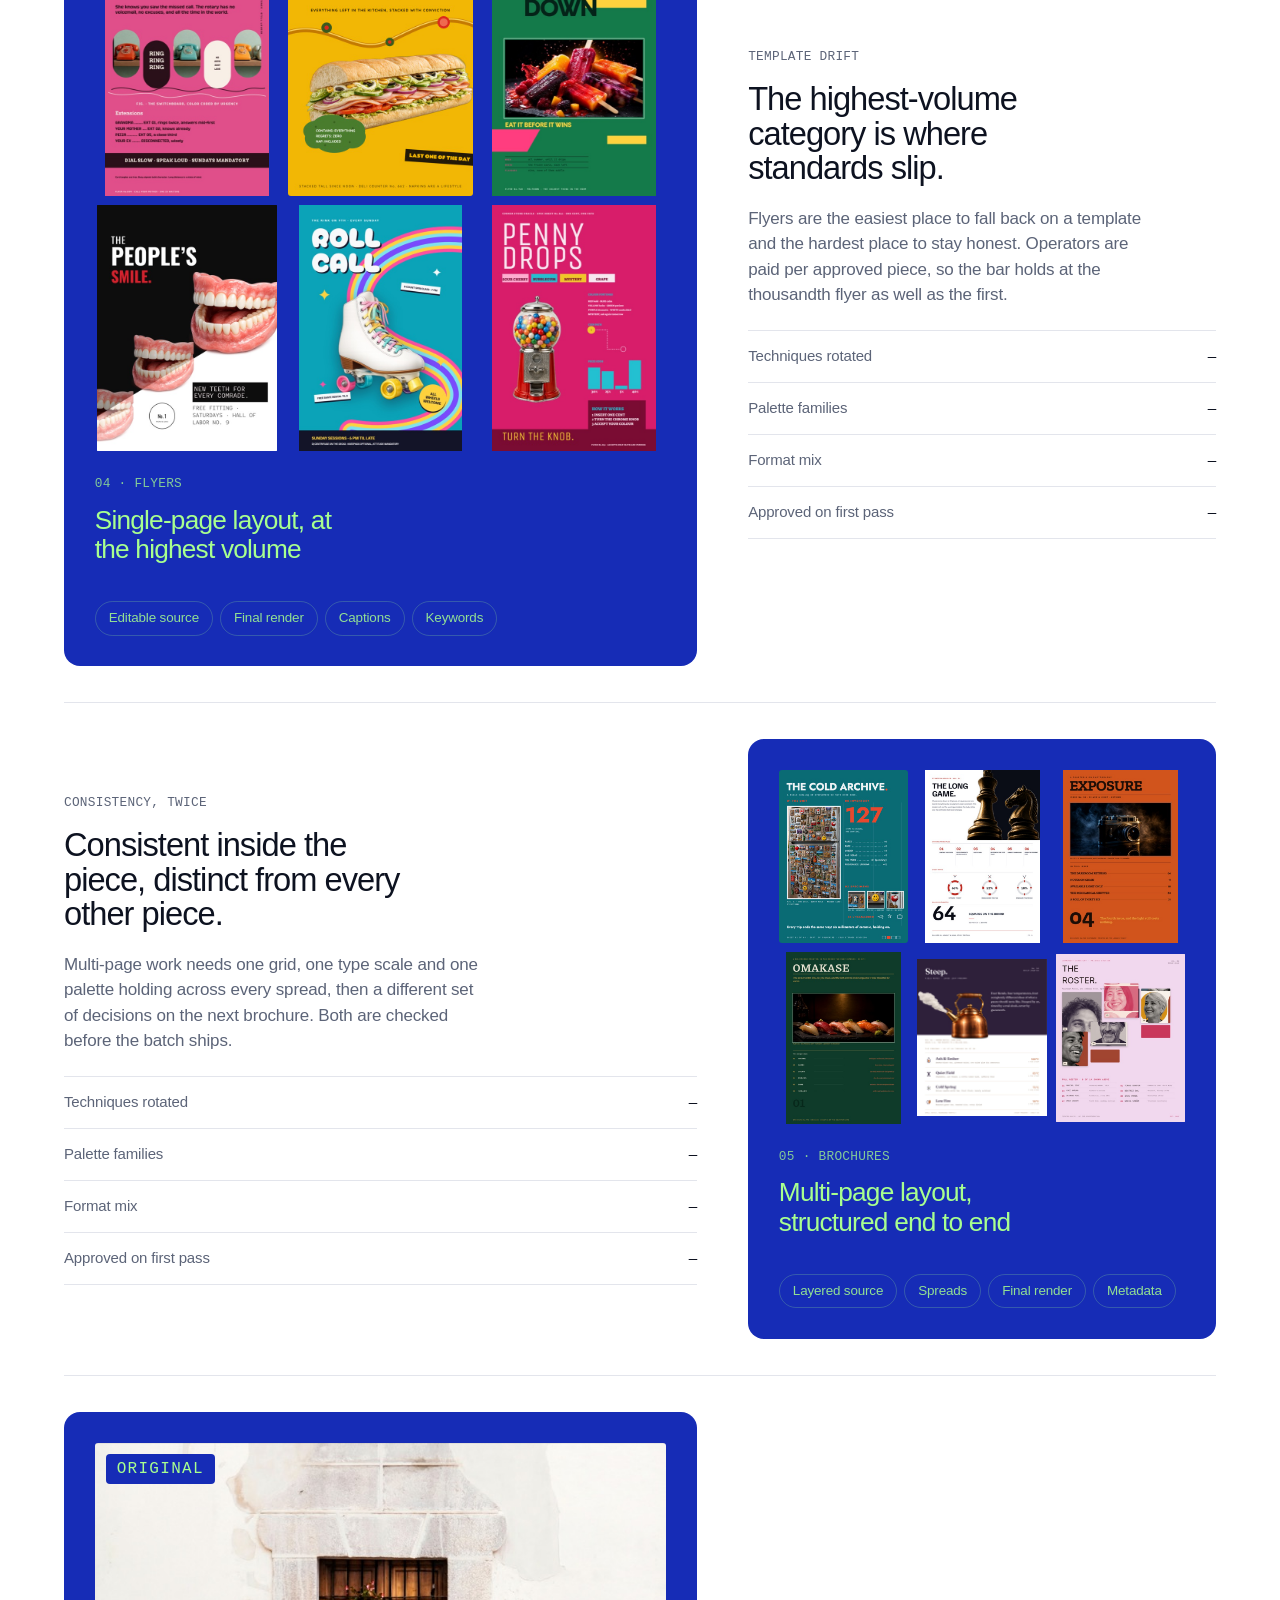
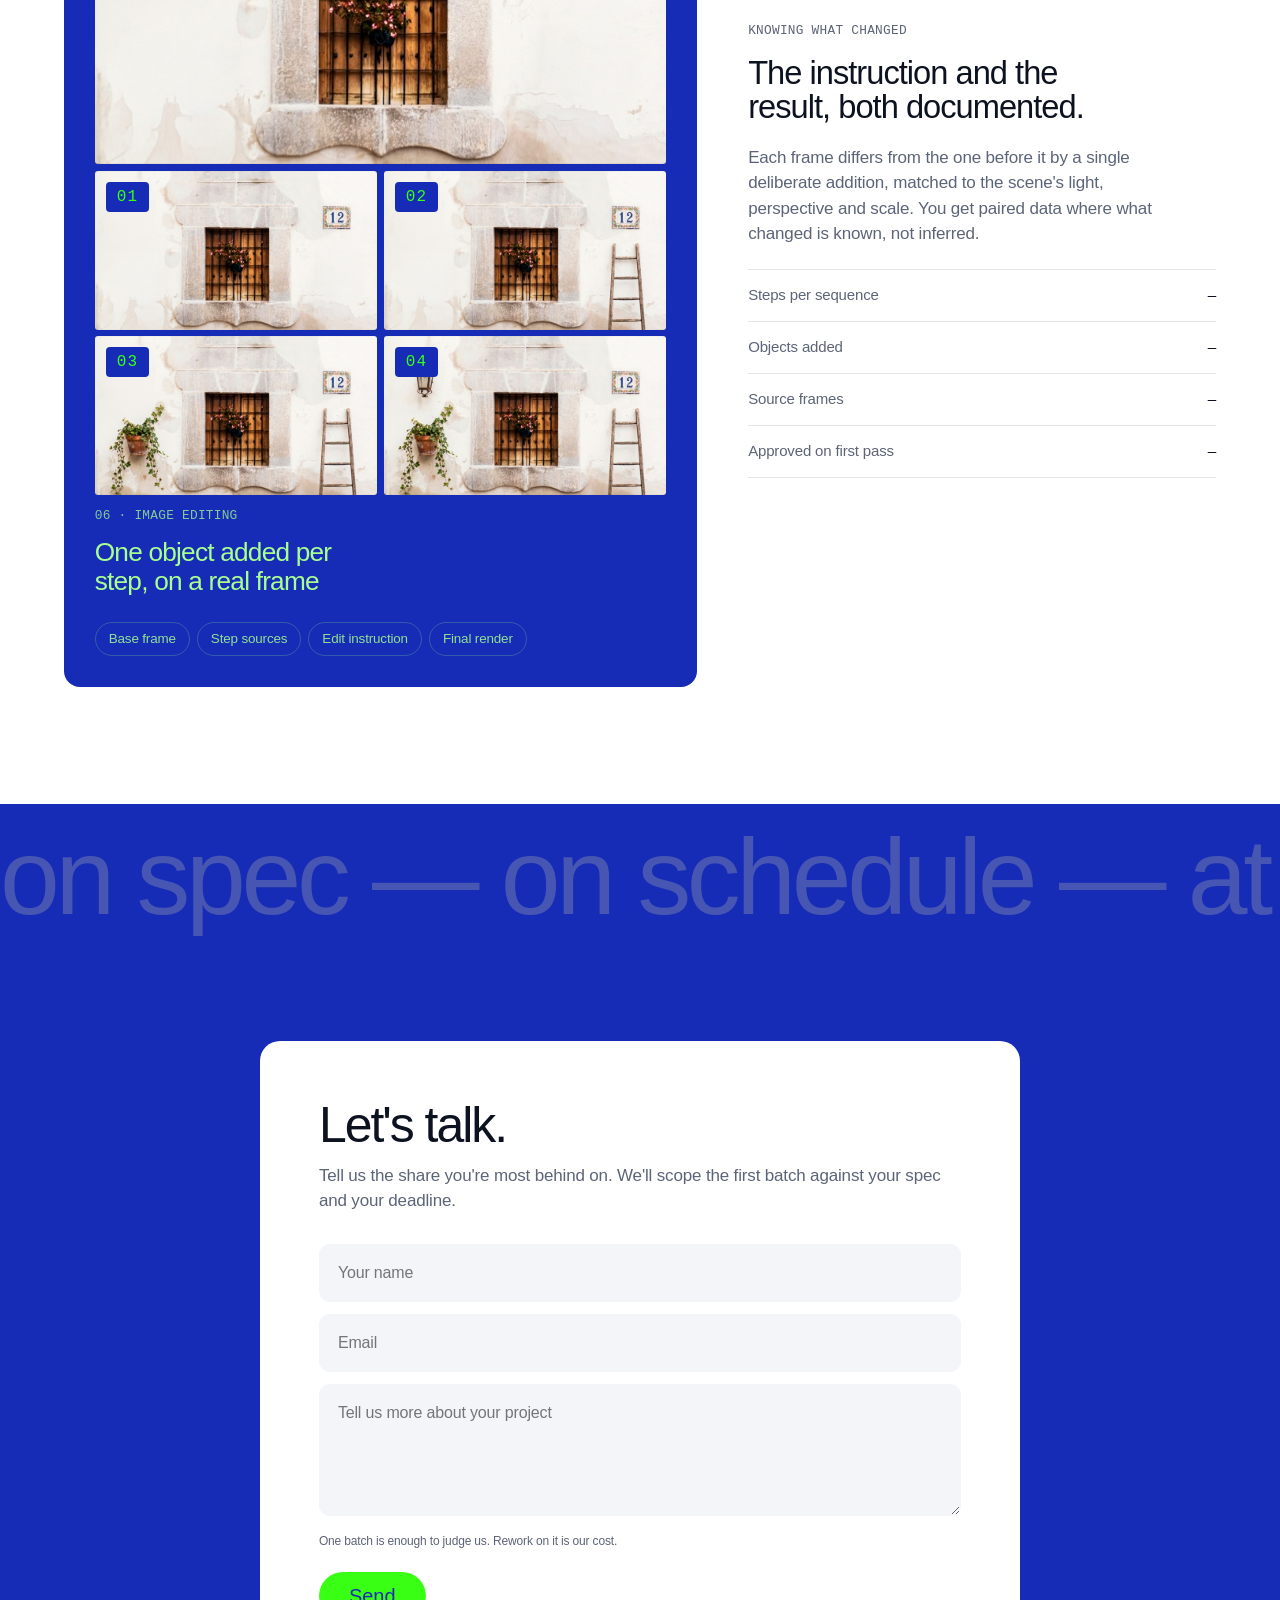
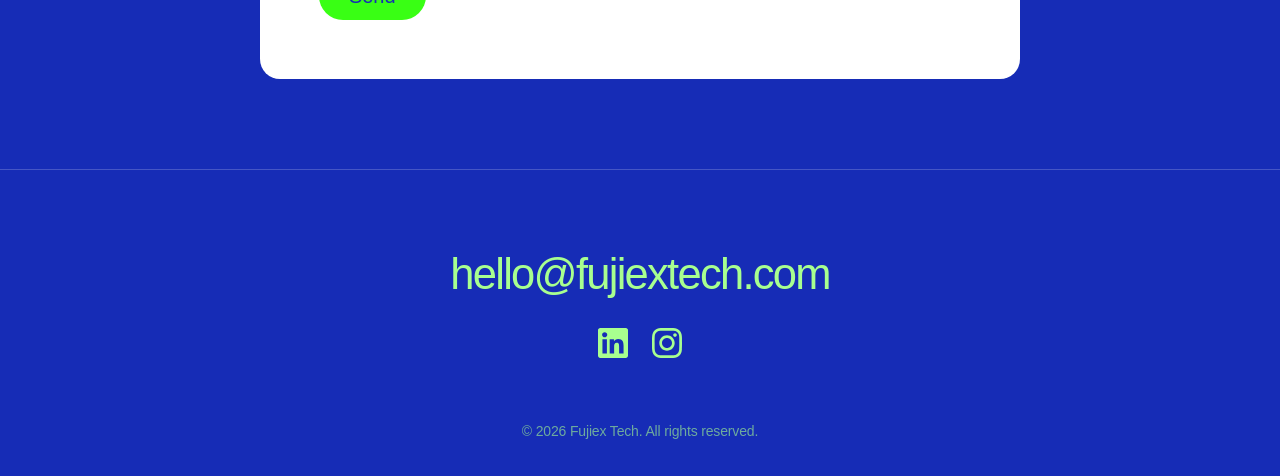
==== commit f8a5e0b6: "Corrigir OG: domínio principal no lugar do lp. aposentado, e sincronizar o card de compartilhamento " ====
--- a/index.html
+++ b/index.html
@@ -5,10 +5,10 @@
 <meta name="theme-color" content="#162CB6">
 <!-- cartão de link: sem estas tags o preview vem só com título e domínio -->
 <meta property="og:type" content="website">
-<meta property="og:url" content="https://lp.fujiextech.com/">
+<meta property="og:url" content="https://fujiextech.com/">
 <meta property="og:title" content="Fujiex · Production capacity for visual AI training data">
 <meta property="og:description" content="Original visual assets produced at the volume AI training demands. Verified before they ship and packaged to your exact spec.">
-<meta property="og:image" content="https://lp.fujiextech.com/img/og-card.jpg">
+<meta property="og:image" content="https://fujiextech.com/img/og-card.jpg">
 <meta property="og:image:width" content="1200">
 <meta property="og:image:height" content="630">
 <meta property="og:site_name" content="Fujiex">
@@ -38,7 +38,7 @@
   
 
   <div class="hero-in">
-    <div class="mask mask-eb"><div class="eb up">AMBIENTE DE HOMOLOGACAO · teste de isolamento</div></div>
+    <div class="mask mask-eb"><div class="eb up">Visual AI training data · production studio</div></div>
     <h1><span class="mask"><span class="up">We make what</span></span><span class="mask"><span class="up"><em>machines learn</em></span></span></h1>
     <span class="pill-in up"><a class="pill" href="#talk">Start a project</a></span>
   </div>
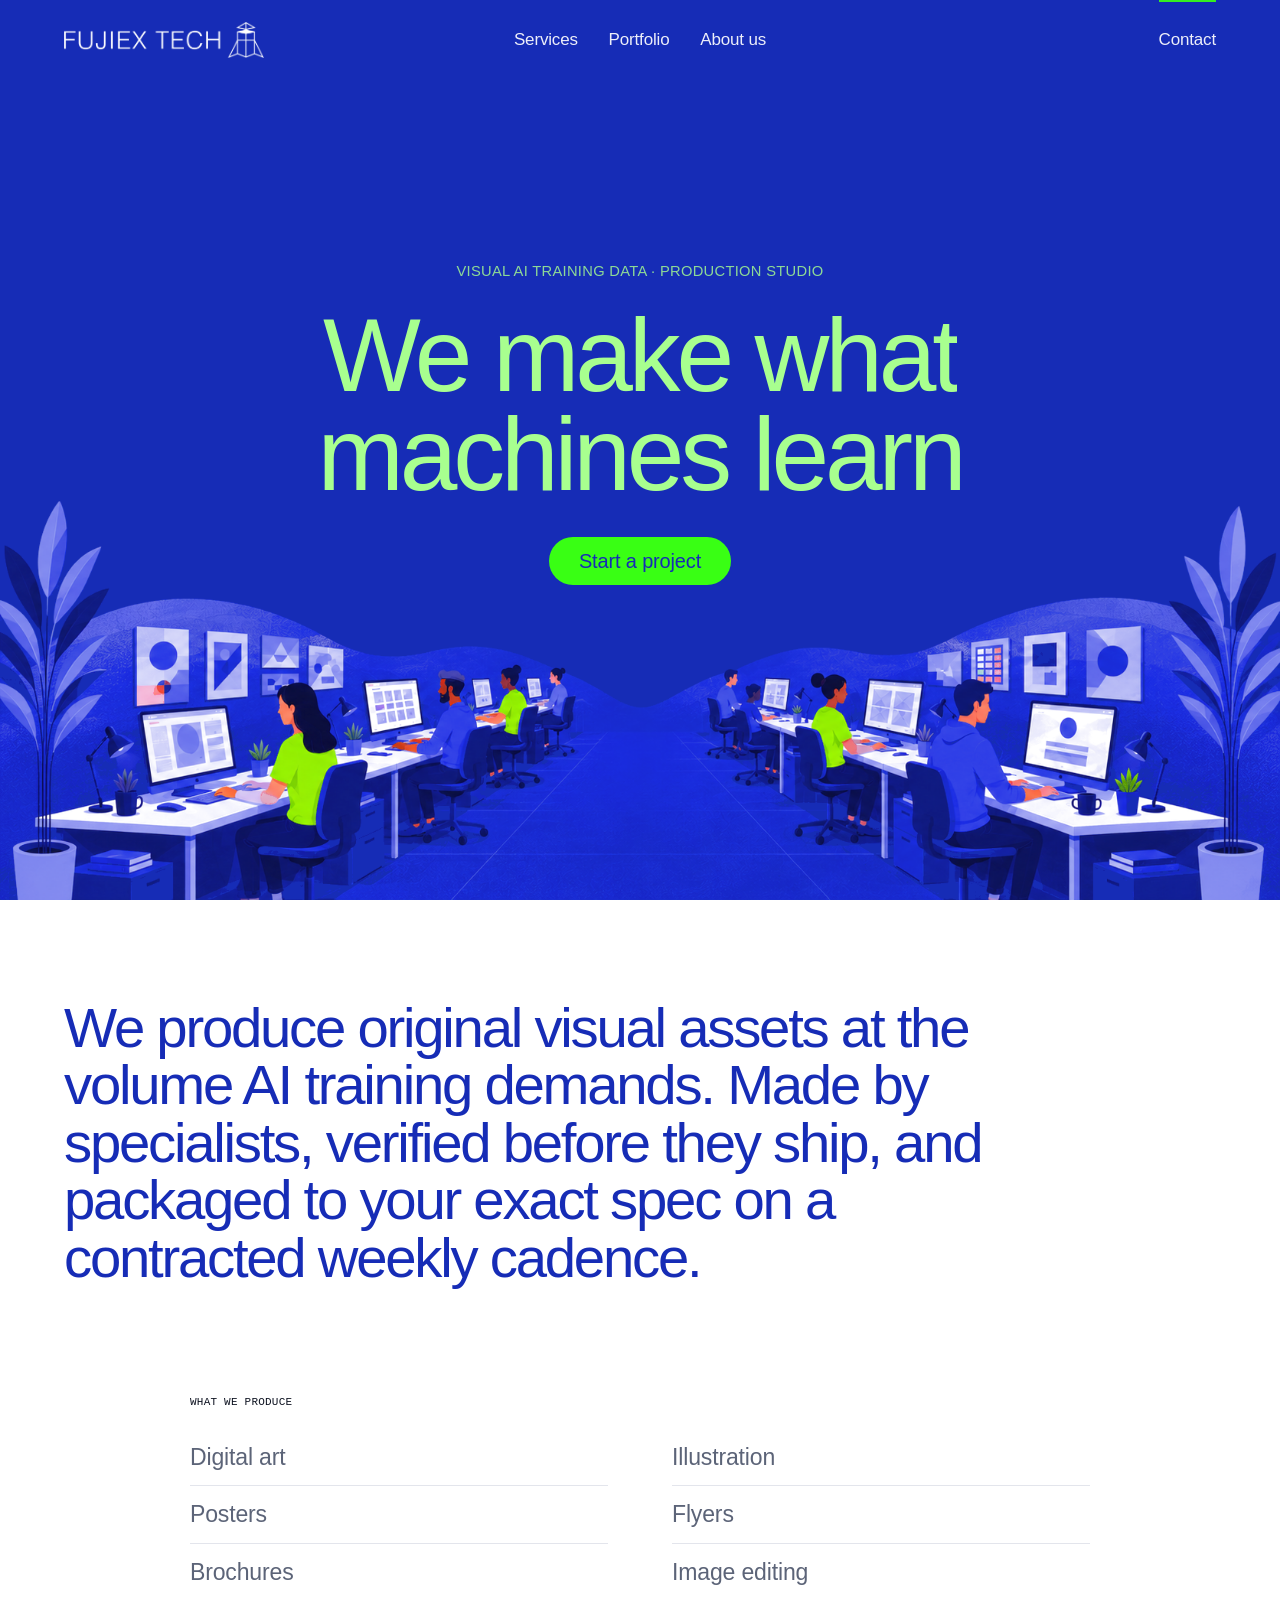
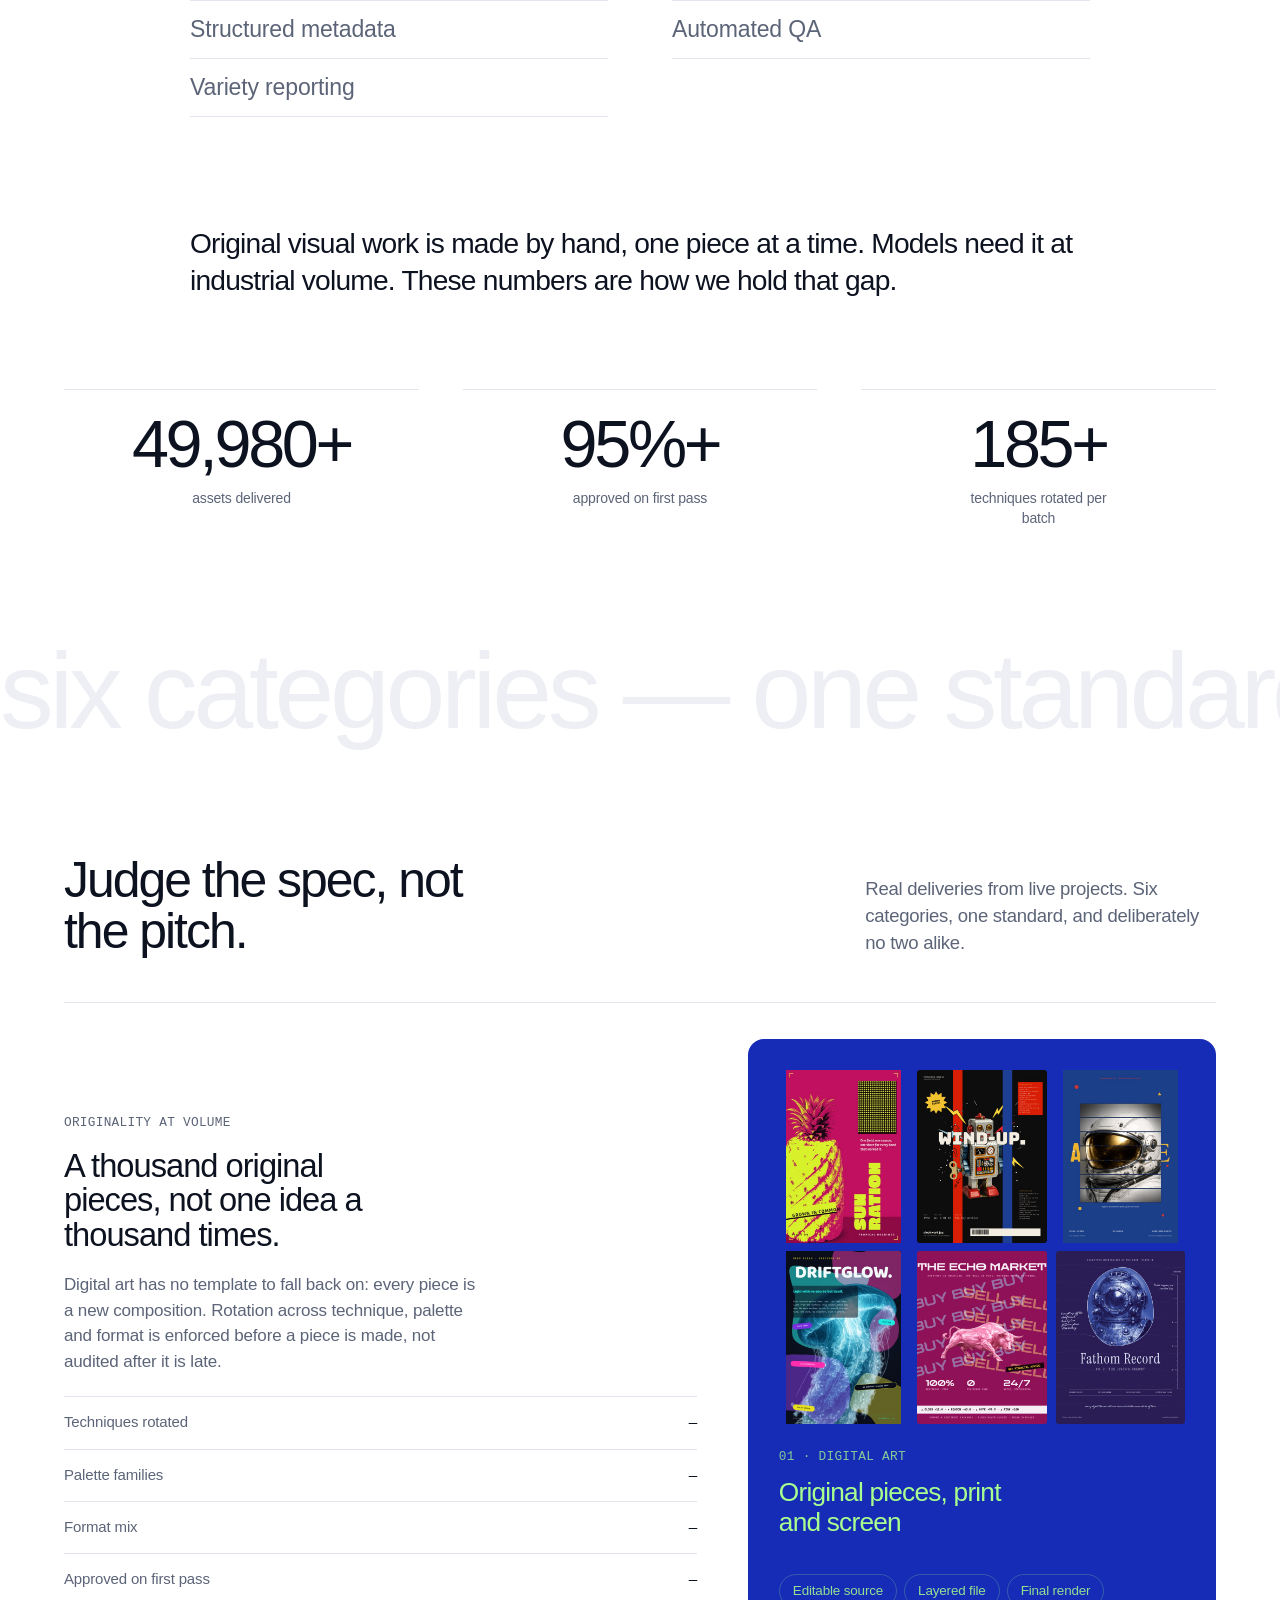
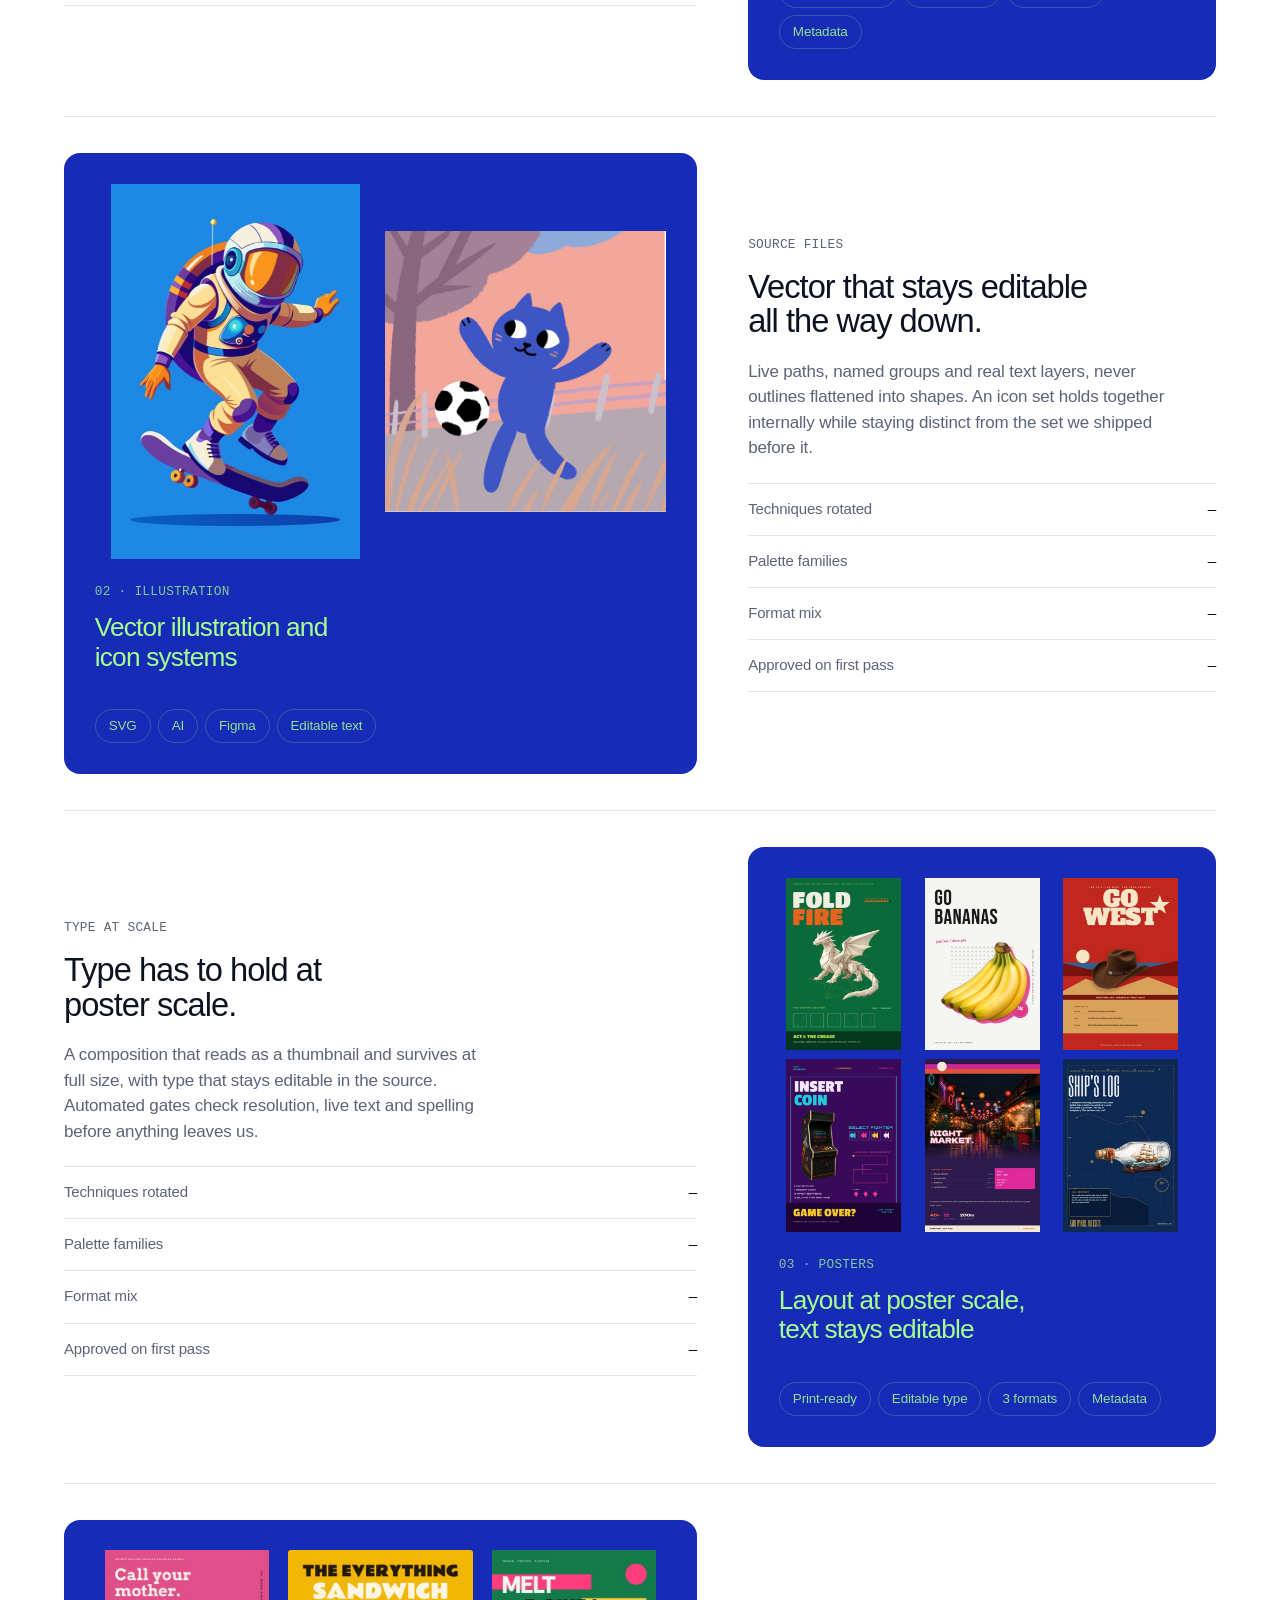
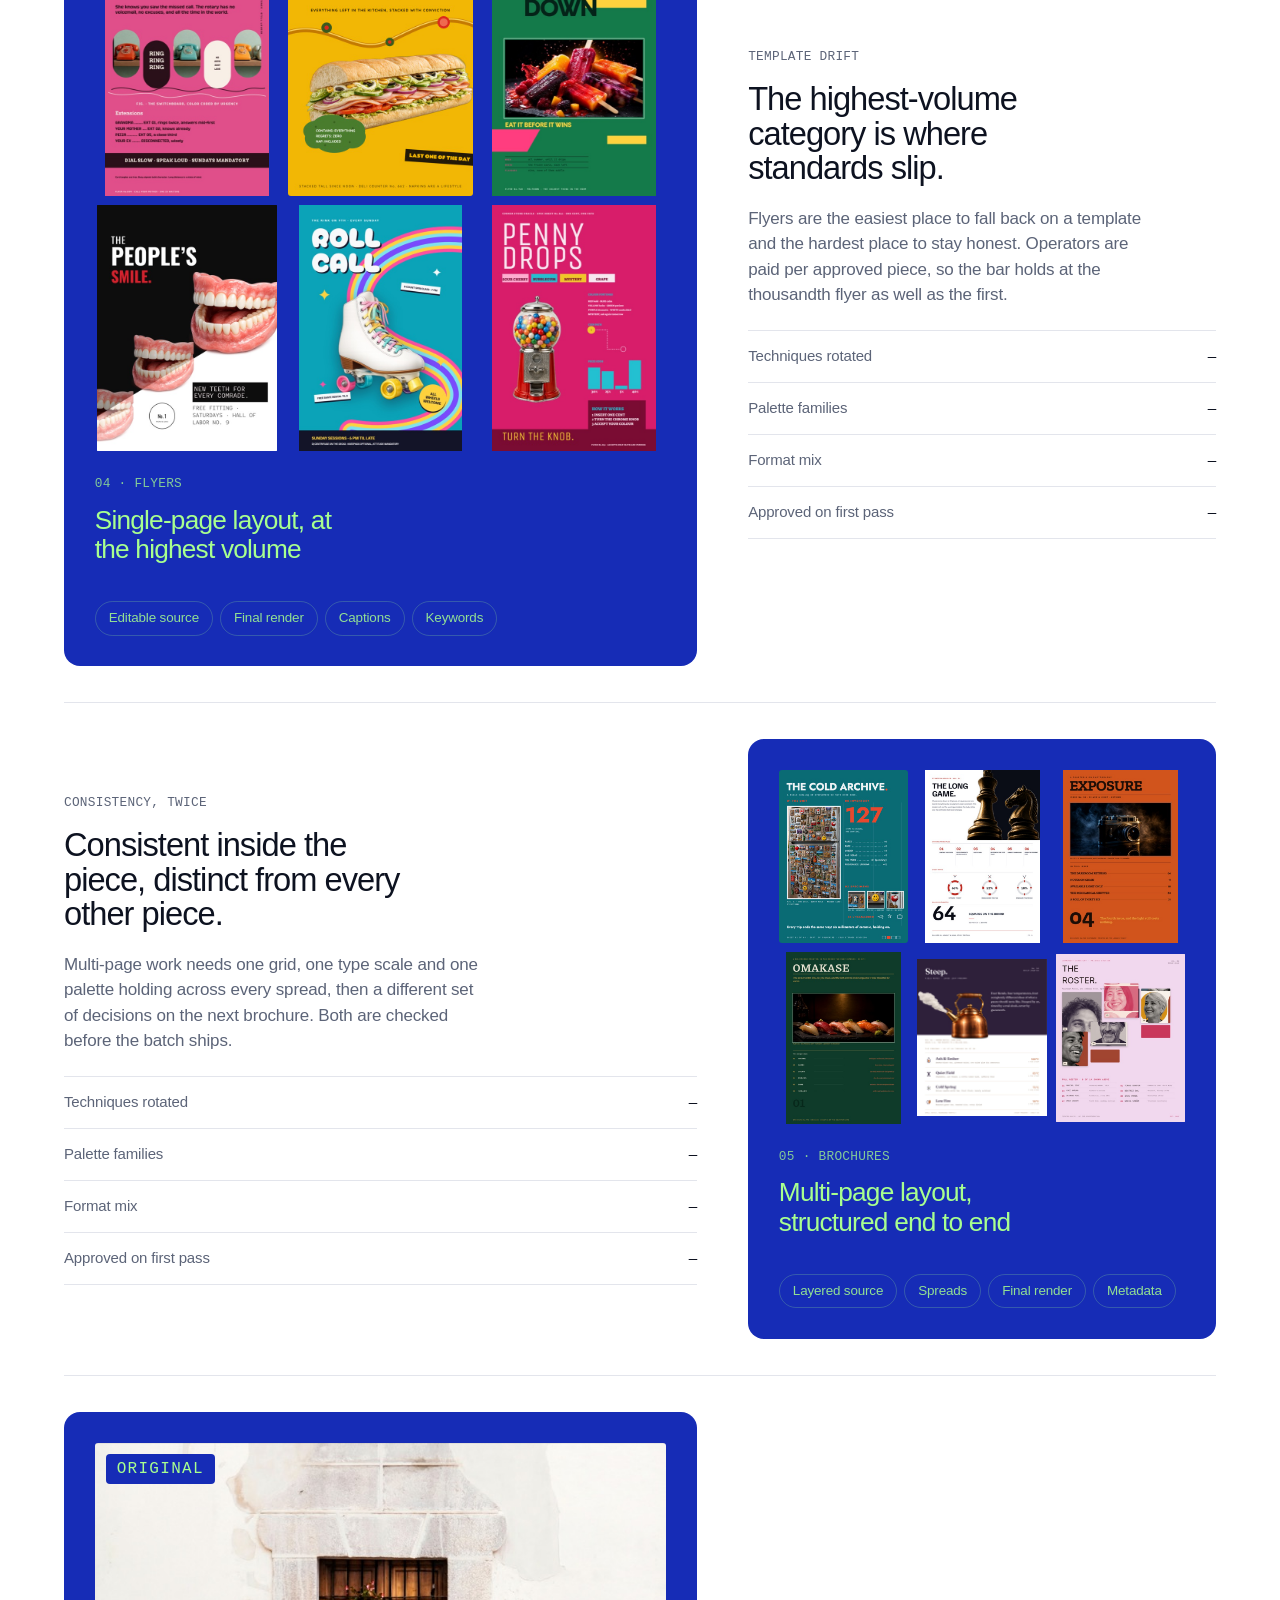
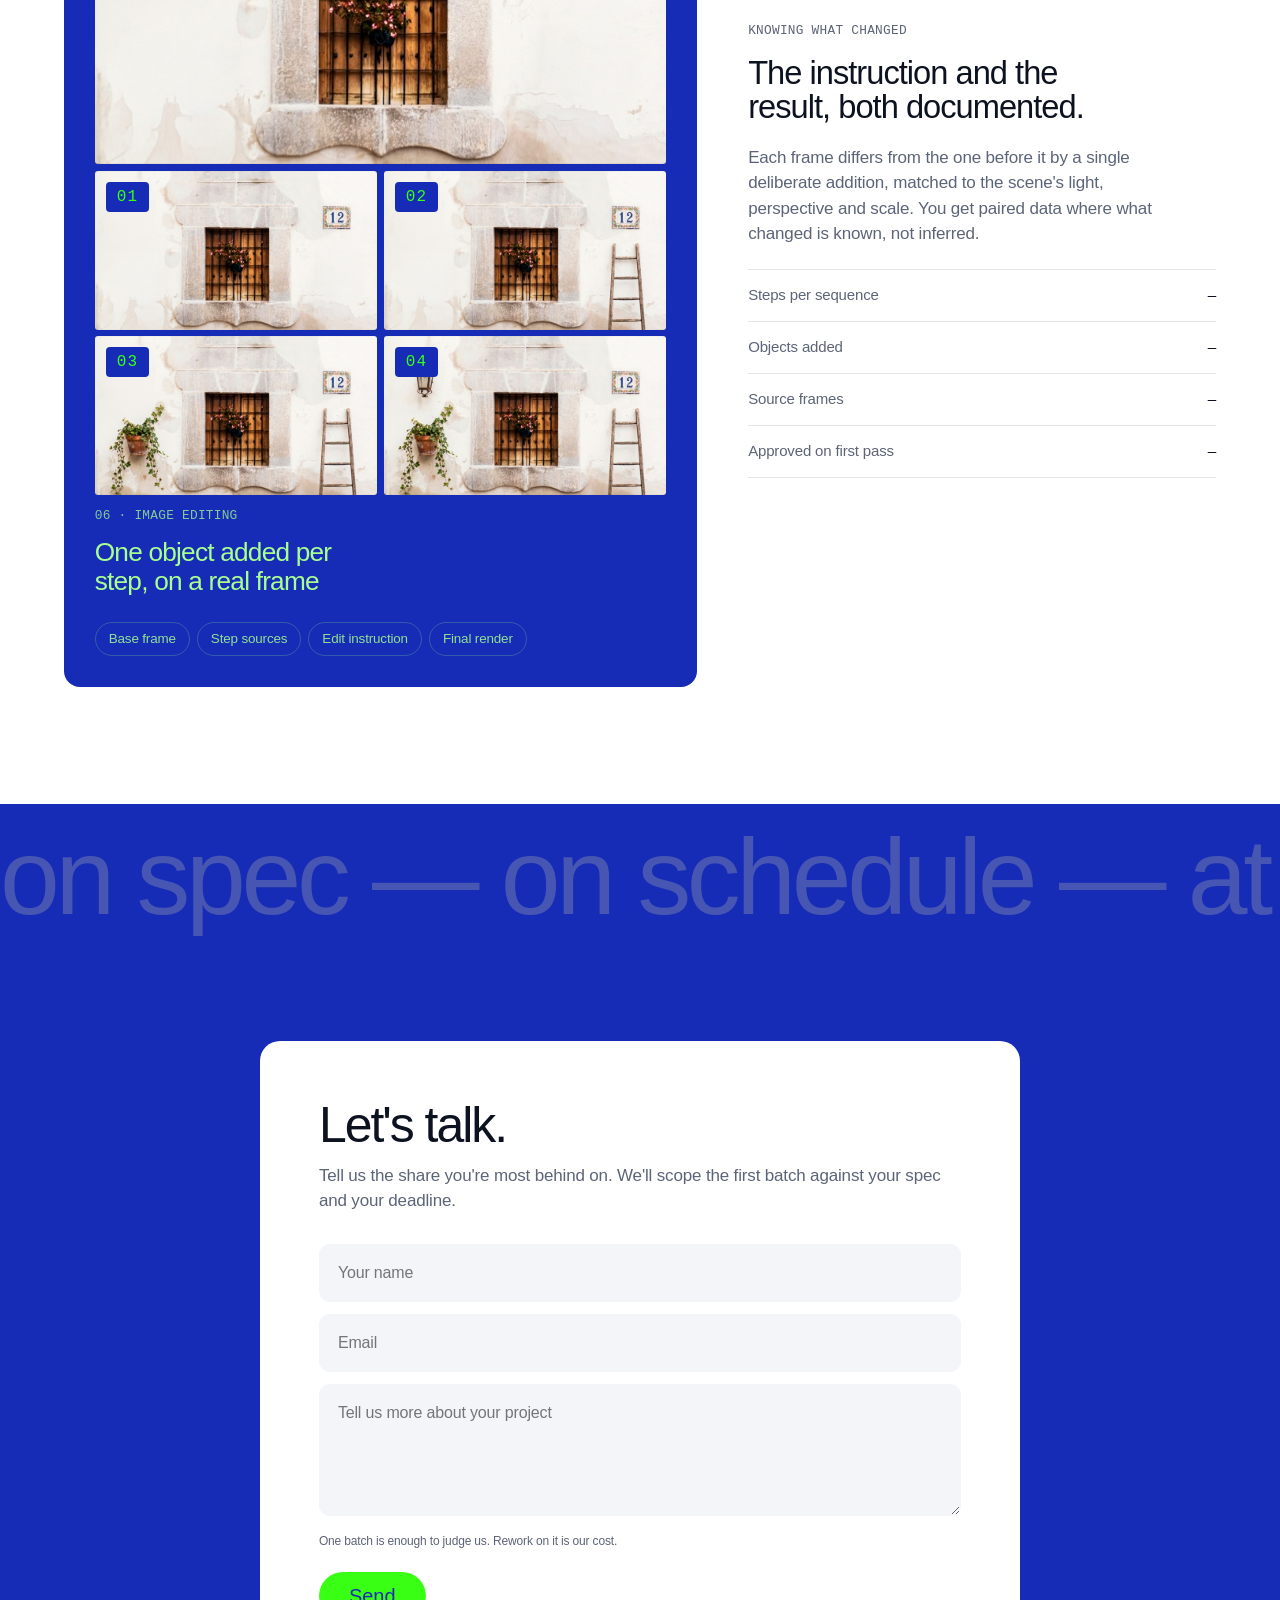
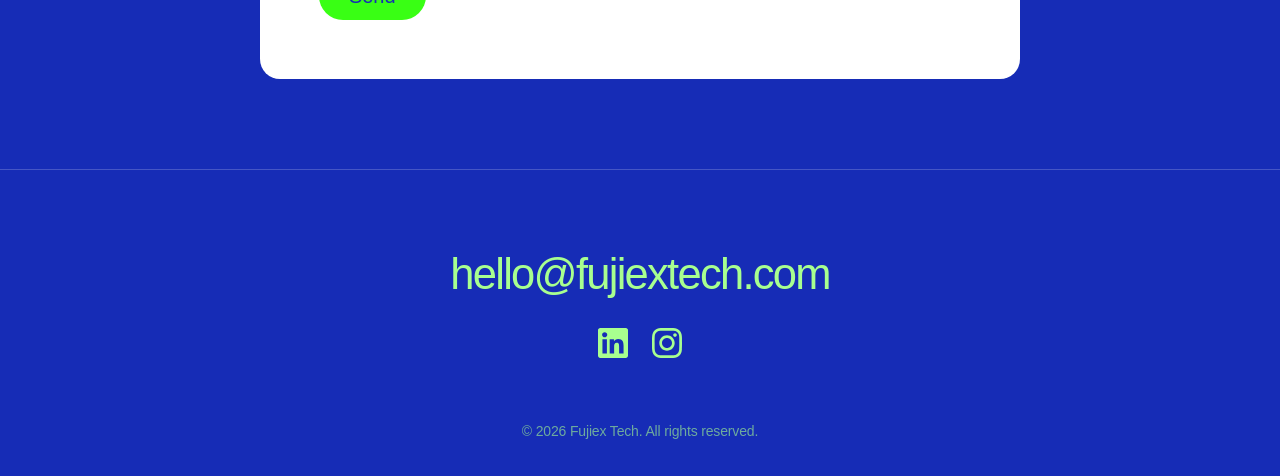
==== commit 44ecaf2c: "Subir de 130 para 185 técnicas catalogadas na faixa de números Co-Authored-By: Claude Opus 5 <norepl" ====
--- a/index.html
+++ b/index.html
@@ -67,7 +67,7 @@
   <div class="nums rv">
     <div><b data-n="50000" data-suf="+" data-sep="1">0</b><span>assets delivered</span></div>
     <div><b data-n="95" data-suf="%+">0</b><span>approved on first pass</span></div>
-    <div><b data-n="130" data-suf="+">0</b><span>techniques rotated per batch</span></div>
+    <div><b data-n="185" data-suf="+">0</b><span>techniques rotated per batch</span></div>
   </div>
 </div></section>
 
